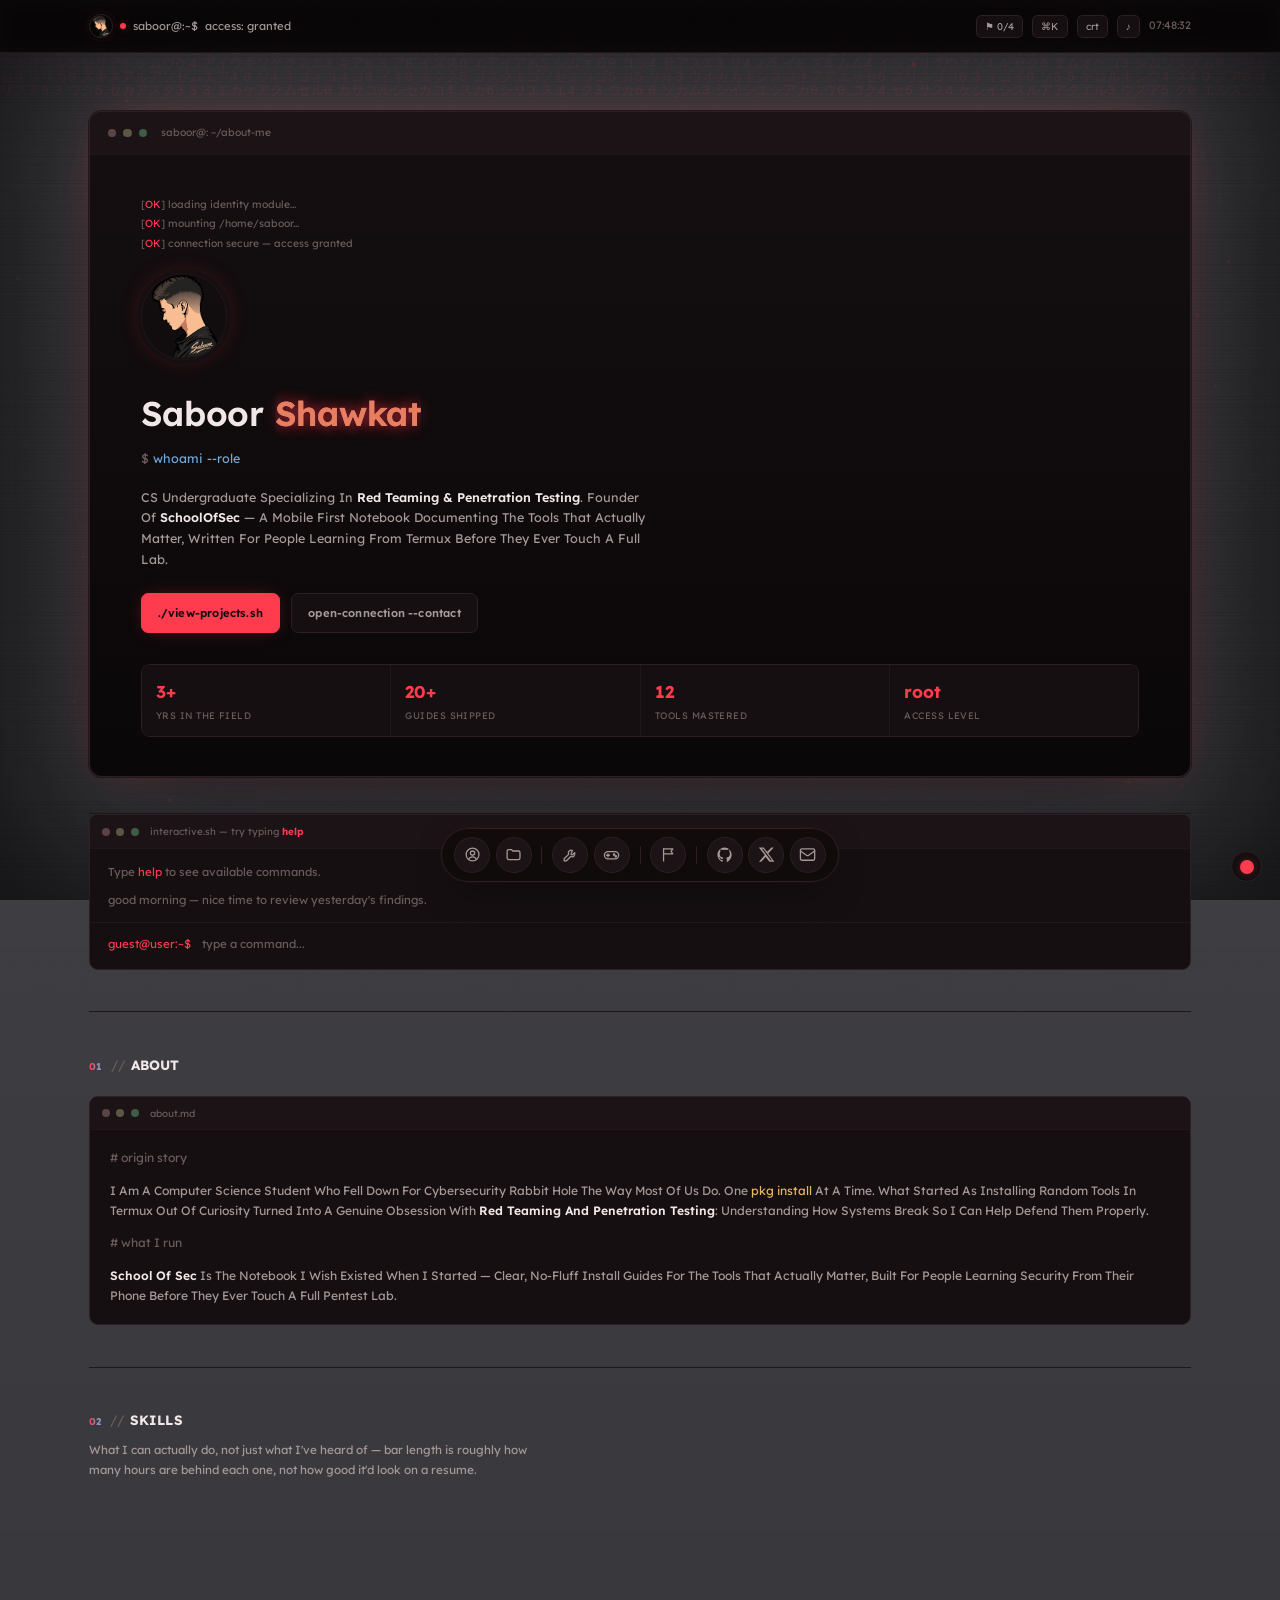
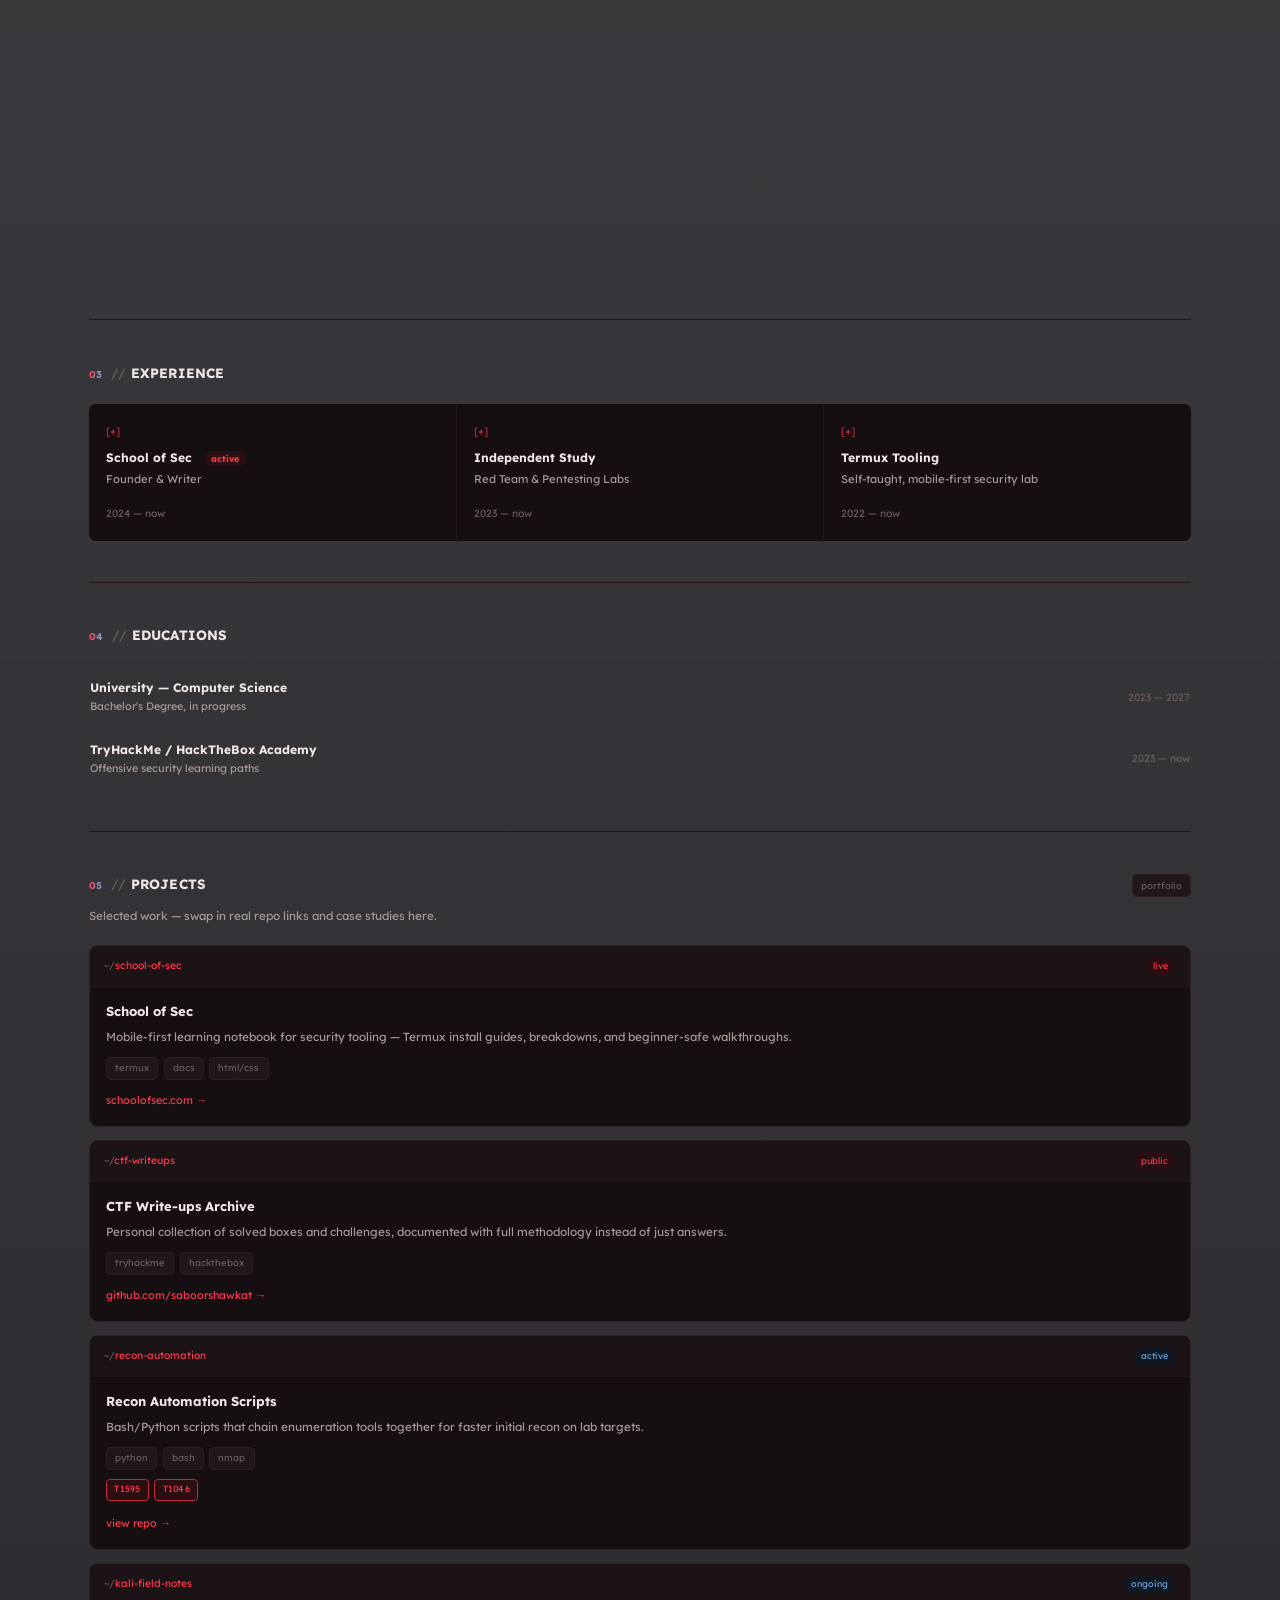
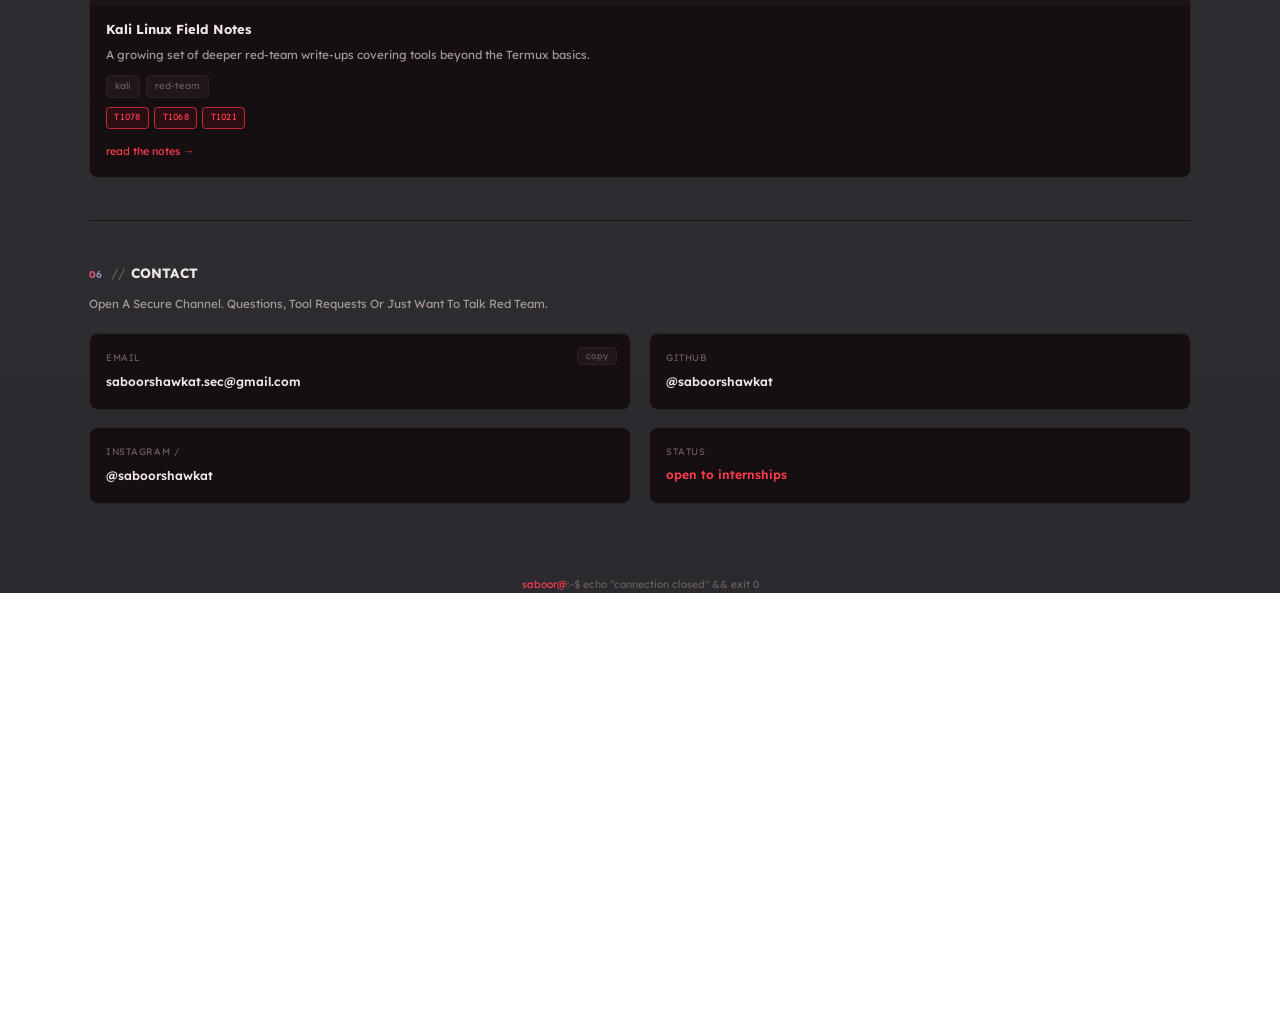
==== index.html @ 8eb6680d "Add mm-body div and update navigation structure" ====
<!DOCTYPE html>
<html lang="en">
<head>
<meta charset="UTF-8">
<meta name="viewport" content="width=device-width, initial-scale=1.0">
<title>Saboor Shawkat — Security Researcher</title>
<link rel="icon" type="image/png" href="assets/profile.png">
<link rel="preconnect" href="https://fonts.googleapis.com">
<link href="https://fonts.googleapis.com/css2?family=JetBrains+Mono:wght@400;500;600;700;800&family=Space+Mono:wght@400;700&family=Lexend+Deca:wght@400;500;600;700;800&display=swap" rel="stylesheet">
<link rel="preconnect" href="https://fonts.googleapis.com">
<link rel="preconnect" href="https://fonts.googleapis.com">
<link rel="stylesheet" href="css/variables.css">
<link rel="stylesheet" href="css/base.css">
<link rel="stylesheet" href="css/topbar-nav.css">
<link rel="stylesheet" href="css/site-menu.css">
<link rel="stylesheet" href="css/hero.css">
<link rel="stylesheet" href="css/sections.css">
<link rel="stylesheet" href="css/tools.css">
<link rel="stylesheet" href="css/cards.css">
<link rel="stylesheet" href="css/games.css">
<link rel="stylesheet" href="css/widgets.css">
<link rel="stylesheet" href="css/effects.css">
<link rel="stylesheet" href="css/responsive.css">
</head>
<body>
<!--
  nice try. FLAG{h1dden_1n_html}
  there are 3 more flags scattered around this page. good luck.
-->
<canvas id="matrix"></canvas>
<canvas id="particles"></canvas>
<div class="grid-overlay"></div>
<div class="grain"></div>
<div class="scanlines"></div>
<div class="vignette"></div>
<div class="scroll-bar" id="scrollBar"></div>
<div class="toast" id="toast"></div>

<div class="theme-switch" id="themeSwitch">
  <button type="button" class="theme-toggle" id="themeToggle" title="Colour theme" aria-expanded="false" aria-controls="themeDots">
    <span class="theme-toggle-swatch"></span>
  </button>
  <div class="theme-dots" id="themeDots">
    <div class="theme-dot active" data-t="green" title="green"></div>
    <div class="theme-dot" data-t="cyan" title="cyan"></div>
    <div class="theme-dot" data-t="purple" title="purple"></div>
    <div class="theme-dot" data-t="amber" title="amber"></div>
  </div>
</div>

<div class="cmdk-overlay" id="cmdkOverlay">
  <div class="cmdk-box">
    <div class="cmdk-input-row">
      <span class="cmdk-prompt">$</span>
      <input type="text" id="cmdkInput" class="cmdk-input" placeholder="type a command or search sections..." autocomplete="off" spellcheck="false">
      <span class="cmdk-esc">esc</span>
    </div>
    <div class="cmdk-results" id="cmdkResults"></div>
  </div>
</div>

<div class="unlock-overlay" id="unlockOverlay">
  <div class="unlock-box">
    <div class="unlock-flags">⚑⚑⚑⚑</div>
    <div class="unlock-eyebrow">access granted — 4/4 flags redeemed</div>
    <h3 class="unlock-title">Alright, you actually found all of them.</h3>
    <p class="unlock-msg">Most people click around for ten seconds and bounce. You read the source, opened the console, and dug through the DOM — that's the exact instinct that makes a good red teamer. If you're building something, hiring, or just want to talk shop, I'd genuinely like to hear from you.</p>
    <div class="unlock-sig">— Saboor</div>
    <div class="unlock-actions">
      <button class="btn btn-primary" id="unlockContactBtn">Contact Me →</button>
      <button class="btn btn-ghost" id="unlockCloseBtn">close</button>
    </div>
  </div>
</div>

<!-- TOP BAR -->
<div class="topbar">
  <div class="topbar-inner">
    <button class="tb-hamburger" id="menuToggle" aria-label="Open menu" aria-expanded="false" aria-controls="mobileMenu">
      <svg class="icon-menu" viewBox="0 0 24 24" fill="none" stroke="currentColor" stroke-width="1.8" stroke-linecap="round" stroke-linejoin="round"><line x1="4" y1="7" x2="20" y2="7"/><line x1="4" y1="12" x2="20" y2="12"/><line x1="4" y1="17" x2="20" y2="17"/></svg>
      <svg class="icon-close" viewBox="0 0 24 24" fill="none" stroke="currentColor" stroke-width="1.8" stroke-linecap="round" stroke-linejoin="round"><line x1="6" y1="6" x2="18" y2="18"/><line x1="6" y1="18" x2="18" y2="6"/></svg>
    </button>
    <div class="tb-user"><img class="tb-logo" src="assets/profile.png" alt="Saboor Shawkat"><span class="dot"></span> saboor@:~$ <span id="typeStatus"></span></div>
    <div class="tb-right">
      <button class="tb-flags" id="tbFlags" title="Flags found">⚑ <span id="flagCount">0</span>/4</button>
      <button class="tb-cmdk" id="tbCmdk" title="Command palette">⌘K</button>
      <button class="tb-audio" id="crtToggle" title="Toggle CRT effect">crt</button>
      <button class="tb-audio" id="audioAmbientToggle" title="Toggle ambient audio">♪</button>
      <div class="tb-clock" id="clock">--:--:--</div>
    </div>
  </div>
</div>

<main class="wrap">
  <section class="hero">
    <div class="hero-monitor bf">
      <div class="hero-monitor-bar">
        <span class="cdot r"></span><span class="cdot y"></span><span class="cdot g"></span>
        <span class="hm-title">saboor@: ~/about-me</span>
      </div>
      <div class="hero-monitor-body">
    <div class="boot-log">
      <div>[<span class="ok">OK</span>] loading identity module...</div>
      <div>[<span class="ok">OK</span>] mounting /home/saboor...</div>
      <div>[<span class="ok">OK</span>] connection secure — access granted</div>
    </div>

    <div class="hero-avatar-wrap bf"><img class="hero-avatar" src="assets/profile.png"alt="Saboor Shawkat"></div>
    <h1 class="hero-name bf"><span class="holo-text" id="holoName" data-text="Saboor">Saboor</span> <span class="glitch-accent holo-text" id="holoAccent" data-text="Shawkat">Shawkat</span></h1>
    <div class="hero-role bf"><span class="prefix">$</span> whoami --role</div>
    <p class="hero-desc bf">CS Undergraduate Specializing In <strong>Red Teaming &amp; Penetration Testing</strong>. Founder Of <strong>SchoolOfSec</strong> — A Mobile First Notebook Documenting The Tools That Actually Matter, Written For People Learning From Termux Before They Ever Touch A Full Lab.</p>

    <div class="hero-actions bf">
      <a href="#projects" class="btn btn-primary">./view-projects.sh</a>
      <a href="#contact" class="btn btn-ghost">open-connection --contact</a>
    </div>

    <div class="hero-stats bf">
      <div class="stat"><div class="stat-num">3+</div><div class="stat-label">yrs in the field</div></div>
      <div class="stat"><div class="stat-num">20+</div><div class="stat-label">guides shipped</div></div>
      <div class="stat"><div class="stat-num">12</div><div class="stat-label">tools mastered</div></div>
      <div class="stat"><div class="stat-num">root</div><div class="stat-label">access level</div></div>
    </div>
      </div>
    </div>
  </section>
  <section id="terminal-section" style="padding-top:0;">
    <div class="code-block bf" id="liveTerminal">
      <div class="code-bar">
        <span class="cdot r"></span><span class="cdot y"></span><span class="cdot g"></span>
        <span class="code-file">interactive.sh — try typing <b style="color:var(--green)">help</b></span>
      </div>
      <div class="term-output" id="termOutput">
        <div class="term-line term-muted">Type <span style="color:var(--green)">help</span> to see available commands.</div>
      </div>
      <div class="term-input-row">
        <span class="term-prompt">guest@user:~$</span>
        <input type="text" id="termInput" class="term-input" autocomplete="off" spellcheck="false" placeholder="type a command...">
      </div>
    </div>
  </section>
  <section id="about">
    <div class="sec-head bf"><span class="sec-num sec-prompt">01</span><h2>ABOUT</h2></div>
    <div class="code-block bf">
      <div class="code-bar">
        <span class="cdot r"></span><span class="cdot y"></span><span class="cdot g"></span>
        <span class="code-file">about.md</span>
      </div>
      <div class="code-body">
        <p><span class="cmt"># origin story</span></p>
        <p>I Am A Computer Science Student Who Fell Down For Cybersecurity Rabbit Hole The Way Most Of Us Do. One <span class="str">pkg install</span> At A Time. What Started As Installing Random Tools In Termux Out Of Curiosity Turned Into A Genuine Obsession With <strong>Red Teaming And Penetration Testing</strong>: Understanding How Systems Break So I Can Help Defend Them Properly.</p>
        <p><span class="cmt"># what I run</span></p>
        <p><strong>School Of Sec</strong> Is The Notebook I Wish Existed When I Started — Clear, No-Fluff Install Guides For The Tools That Actually Matter, Built For People Learning Security From Their Phone Before They Ever Touch A Full Pentest Lab.</p>
      </div>
    </div>
  </section>
  <section id="skills">
    <div class="sec-head bf"><span class="sec-num sec-prompt">02</span><h2>SKILLS</h2></div>
    <p class="sec-desc bf">What I can actually do, not just what I've heard of — bar length is roughly how many hours are behind each one, not how good it'd look on a resume.</p>

    <div class="skills-layout bf">
      <div class="skills-panel">

        <div class="skill-group">
          <div class="skill-group-head">
            <span class="skill-group-icon"><svg viewBox="0 0 24 24" fill="none" stroke="currentColor" stroke-width="1.8" stroke-linecap="round" stroke-linejoin="round"><polyline points="8 6 3 12 8 18"/><polyline points="16 6 21 12 16 18"/></svg></span>
            <span class="skill-group-name">LANGUAGES</span><span class="skill-group-note">daily drivers</span>
          </div>
          <div class="skill-row"><span class="skill-name">PYTHON</span><div class="skill-meter"><div class="skill-meter-fill" style="--fill:82%"></div></div><span class="skill-tier">advanced</span></div>
        </div>

        <div class="skill-group">
          <div class="skill-group-head">
            <span class="skill-group-icon"><svg viewBox="0 0 24 24" fill="none" stroke="currentColor" stroke-width="1.8" stroke-linecap="round" stroke-linejoin="round"><path d="M14.7 6.3a4 4 0 00-5.4 5.4L3 18v3h3l6.3-6.3a4 4 0 005.4-5.4l-2.65 2.65a1.4 1.4 0 01-2-2L14.7 6.3z"/></svg></span>
            <span class="skill-group-name">TOOLS</span><span class="skill-group-note">what's actually open most days</span>
          </div>
          <div class="skill-row"><span class="skill-name">METASPLOIT</span><div class="skill-meter"><div class="skill-meter-fill" style="--fill:80%"></div></div><span class="skill-tier">advanced</span></div>
          <div class="skill-row"><span class="skill-name">NMAP</span><div class="skill-meter"><div class="skill-meter-fill" style="--fill:70%"></div></div><span class="skill-tier">solid</span></div>
          <div class="skill-row"><span class="skill-name">TERMUX</span><div class="skill-meter"><div class="skill-meter-fill" style="--fill:65%"></div></div><span class="skill-tier">comfortable</span></div>
        </div>

        <div class="skill-group">
          <div class="skill-group-head">
            <span class="skill-group-icon"><svg viewBox="0 0 24 24" fill="none" stroke="currentColor" stroke-width="1.8" stroke-linecap="round" stroke-linejoin="round"><circle cx="12" cy="12" r="9"/><path d="M12 7v5l3.5 2"/></svg></span>
            <span class="skill-group-name">currently learning</span><span class="skill-group-note">honest about it, not padding the list</span>
          </div>
          <div class="skill-row learning"><span class="skill-name">C-LANGUAGE<span class="pill-dot"></span></span><div class="skill-meter"><div class="skill-meter-fill" style="--fill:20%"></div></div><span class="skill-tier">early days</span></div>
        </div>

      </div>

      <div class="skills-radar-card">
        <div class="skills-radar-glow"></div>
        <div class="skills-radar-head">
          <span class="skill-cat-name">proficiency map</span>
          <span class="skills-radar-note">self-rated, updated by hand</span>
        </div>
        <div id="skillsRadarWrap" class="skills-radar-wrap"></div>
      </div>
    </div>
  </section>
  <section id="work">
    <div class="sec-head bf"><span class="sec-num sec-prompt">03</span><h2>EXPERIENCE</h2></div>
    <div class="exp-grid bf">
      <div class="exp-row">
        <span class="exp-bracket">[+]</span>
        <div class="exp-mid">
          <div class="exp-title">School of Sec <span class="exp-status">active</span></div>
          <div class="exp-role">Founder &amp; Writer</div>
        </div>
        <div class="exp-date">2024 — now</div>
      </div>
      <div class="exp-row">
        <span class="exp-bracket">[+]</span>
        <div class="exp-mid">
          <div class="exp-title">Independent Study</div>
          <div class="exp-role">Red Team &amp; Pentesting Labs</div>
        </div>
        <div class="exp-date">2023 — now</div>
      </div>
      <div class="exp-row">
        <span class="exp-bracket">[+]</span>
        <div class="exp-mid">
          <div class="exp-title">Termux Tooling</div>
          <div class="exp-role">Self-taught, mobile-first security lab</div>
        </div>
        <div class="exp-date">2022 — now</div>
      </div>
    </div>
  </section>
  <section id="education">
    <div class="sec-head bf"><span class="sec-num sec-prompt">04</span><h2>EDUCATIONS</h2></div>
    <div class="bf">
      <div class="edu-row">
        <div><div class="edu-name">University — Computer Science</div><div class="edu-detail">Bachelor's Degree, in progress</div></div>
        <div class="edu-date">2023 — 2027</div>
      </div>
      <div class="edu-row">
        <div><div class="edu-name">TryHackMe / HackTheBox Academy</div><div class="edu-detail">Offensive security learning paths</div></div>
        <div class="edu-date">2023 — now</div>
      </div>
    </div>
  </section>
  <section id="projects">
    <div class="sec-head bf"><span class="sec-num sec-prompt">05</span><h2>PROJECTS</h2><span class="tag" style="margin-left:auto;">portfolio</span></div>
    <p class="sec-desc bf">Selected work — swap in real repo links and case studies here.</p>
    <div class="proj-list bf">

      <div class="proj-card">
        <div class="proj-top">
          <span class="proj-path">~/<span class="file">school-of-sec</span></span>
          <span class="proj-status live">live</span>
        </div>
        <div class="proj-body">
          <div class="proj-name">School of Sec</div>
          <p class="proj-desc">Mobile-first learning notebook for security tooling — Termux install guides, breakdowns, and beginner-safe walkthroughs.</p>
          <div class="proj-tags"><span class="tag">termux</span><span class="tag">docs</span><span class="tag">html/css</span></div>
          <a class="proj-link" href="#">schoolofsec.com →</a>
        </div>
      </div>

      <div class="proj-card">
        <div class="proj-top">
          <span class="proj-path">~/<span class="file">ctf-writeups</span></span>
          <span class="proj-status live">public</span>
        </div>
        <div class="proj-body">
          <div class="proj-name">CTF Write-ups Archive</div>
          <p class="proj-desc">Personal collection of solved boxes and challenges, documented with full methodology instead of just answers.</p>
          <div class="proj-tags"><span class="tag">tryhackme</span><span class="tag">hackthebox</span></div>
          <a class="proj-link" href="#">github.com/saboorshawkat →</a>
        </div>
      </div>

      <div class="proj-card">
        <div class="proj-top">
          <span class="proj-path">~/<span class="file">recon-automation</span></span>
          <span class="proj-status wip">active</span>
        </div>
        <div class="proj-body">
          <div class="proj-name">Recon Automation Scripts</div>
          <p class="proj-desc">Bash/Python scripts that chain enumeration tools together for faster initial recon on lab targets.</p>
          <div class="proj-tags"><span class="tag">python</span><span class="tag">bash</span><span class="tag">nmap</span></div>
          <div class="mitre-row"><span class="mitre-chip">T1595</span><span class="mitre-chip">T1046</span></div>
          <a class="proj-link" href="#">view repo →</a>
        </div>
      </div>

      <div class="proj-card">
        <div class="proj-top">
          <span class="proj-path">~/<span class="file">kali-field-notes</span></span>
          <span class="proj-status wip">ongoing</span>
        </div>
        <div class="proj-body">
          <div class="proj-name">Kali Linux Field Notes</div>
          <p class="proj-desc">A growing set of deeper red-team write-ups covering tools beyond the Termux basics.</p>
          <div class="proj-tags"><span class="tag">kali</span><span class="tag">red-team</span></div>
          <div class="mitre-row"><span class="mitre-chip">T1078</span><span class="mitre-chip">T1068</span><span class="mitre-chip">T1021</span></div>
          <a class="proj-link" href="#">read the notes →</a>
        </div>
      </div>

    </div>
  </section>
  <section id="contact" style="border-bottom:none;">
    <div class="sec-head bf"><span class="sec-num sec-prompt">06</span><h2>CONTACT</h2></div>
    <p class="sec-desc bf">Open A Secure Channel. Questions, Tool Requests Or Just Want To Talk Red Team.</p>
    <div class="contact-block bf">
      <div class="contact-card">
        <div class="contact-label">email</div>
        <a class="contact-value" href="mailto:saboorshawkat.sec@gmail.com">saboorshawkat.sec@gmail.com</a>
        <button class="copy-btn" data-copy="hello@schoolofsec.com" title="Copy email">copy</button>
      </div>
      <div class="contact-card">
        <div class="contact-label">github</div>
        <a class="contact-value" href="https://github.com/saboorshawkat">@saboorshawkat</a>
      </div>
      <div class="contact-card">
        <div class="contact-label">INSTAGRAM / </div>
        <a class="contact-value" href="https://instagram.com/saboorshawkat/">@saboorshawkat</a>
      </div>
      <div class="contact-card">
        <div class="contact-label">status</div>
        <div class="contact-value" style="color:var(--green);">open to internships</div>
      </div>
    </div>
  </section>
  <footer class="bf">
    <span class="green">saboor@</span>:~$ echo "connection closed" &amp;&amp; exit 0
    <span class="sr-flag">FLAG{invisible_ink}</span>
  </footer>
</main>

<!-- FLOATING DOCK -->
<div class="dock-wrap">
  <nav class="dock" id="dock">
    <button class="dock-item" data-href="#about"><span class="dock-tooltip">about</span>
      <svg viewBox="0 0 24 24" fill="none" stroke="currentColor" stroke-width="1.8" stroke-linecap="round" stroke-linejoin="round"><circle cx="12" cy="12" r="9"/><circle cx="12" cy="10" r="3"/><path d="M6.5 19a6 6 0 0111 0"/></svg>
    </button>
    <button class="dock-item" data-href="#projects"><span class="dock-tooltip">projects</span>
      <svg viewBox="0 0 24 24" fill="none" stroke="currentColor" stroke-width="1.8" stroke-linecap="round" stroke-linejoin="round"><path d="M3 7a2 2 0 012-2h4.2l1.6 2H19a2 2 0 012 2v8a2 2 0 01-2 2H5a2 2 0 01-2-2V7z"/></svg>
    </button>
    <div class="dock-sep"></div>
    <button class="dock-item" data-href="tools.html#tools"><span class="dock-tooltip">tools</span>
      <svg viewBox="0 0 24 24" fill="none" stroke="currentColor" stroke-width="1.8" stroke-linecap="round" stroke-linejoin="round"><path d="M14.7 6.3a4 4 0 00-5.4 5.4L3 18v3h3l6.3-6.3a4 4 0 005.4-5.4l-2.65 2.65a1.4 1.4 0 01-2-2L14.7 6.3z"/></svg>
    </button>
    <button class="dock-item" data-href="games.html#games"><span class="dock-tooltip">games</span>
      <svg viewBox="0 0 24 24" fill="none" stroke="currentColor" stroke-width="1.8" stroke-linecap="round" stroke-linejoin="round"><rect x="2" y="8" width="20" height="10" rx="5"/><path d="M7 11v4M5 13h4"/><circle cx="15.5" cy="12" r="1"/><circle cx="18" cy="14.5" r="1"/></svg>
    </button>
    <div class="dock-sep"></div>
    <button class="dock-item" data-href="other.html#ctfs"><span class="dock-tooltip">ctf log</span>
      <svg viewBox="0 0 24 24" fill="none" stroke="currentColor" stroke-width="1.8" stroke-linecap="round" stroke-linejoin="round"><path d="M5 21V4"/><path d="M5 4h13l-2.5 3.5L18 11H5"/></svg>
    </button>
    <div class="dock-sep"></div>
    <button class="dock-item" data-href="#"><span class="dock-tooltip">github</span>
      <svg viewBox="0 0 24 24" fill="currentColor"><path d="M12 2C6.48 2 2 6.58 2 12.25c0 4.53 2.87 8.37 6.84 9.73.5.1.68-.22.68-.5 0-.24-.01-1.04-.01-1.88-2.78.51-3.5-.7-3.72-1.34-.13-.34-.68-1.38-1.16-1.66-.4-.22-.97-.76-.01-.77.9-.01 1.54.85 1.76 1.2 1.03 1.75 2.67 1.26 3.32.96.1-.75.4-1.26.72-1.55-2.55-.29-5.23-1.31-5.23-5.79 0-1.28.44-2.32 1.16-3.14-.12-.29-.5-1.48.11-3.08 0 0 .95-.31 3.1 1.2a10.5 10.5 0 015.64 0c2.15-1.51 3.1-1.2 3.1-1.2.61 1.6.23 2.79.11 3.08.72.82 1.16 1.85 1.16 3.14 0 4.49-2.69 5.5-5.25 5.78.41.36.77 1.07.77 2.17 0 1.57-.01 2.83-.01 3.22 0 .28.18.61.69.5C19.14 20.6 22 16.76 22 12.25 22 6.58 17.52 2 12 2z"/></svg>
    </button>
    <button class="dock-item" data-href="#"><span class="dock-tooltip">x</span>
      <svg viewBox="0 0 24 24" fill="currentColor"><path d="M18.9 2H22l-7.6 8.7L23 22h-6.9l-5.4-6.6L4.5 22H1.4l8.2-9.4L1 2h7l4.9 6.1L18.9 2zm-1.2 18h1.9L7.4 4H5.4l12.3 16z"/></svg>
    </button>
    <button class="dock-item" data-href="mailto:hello@schoolofsec.com"><span class="dock-tooltip">email</span>
      <svg viewBox="0 0 24 24" fill="none" stroke="currentColor" stroke-width="1.8" stroke-linecap="round" stroke-linejoin="round"><rect x="2" y="4" width="20" height="16" rx="2"/><path d="M2 7l8.5 6a2.5 2.5 0 003 0L22 7"/></svg>
    </button>
  </nav>
</div>

<!-- MOBILE NAV DRAWER (hamburger button lives in the top bar, takes over from the dock below 760px) -->
<div class="mm-overlay" id="mmOverlay"></div>
<nav class="mobile-menu" id="mobileMenu" aria-hidden="true">
  <div class="mm-head">
    <span class="mm-title">menu</span>
    <button class="mm-close" id="mmClose" aria-label="Close menu">
      <svg viewBox="0 0 24 24" fill="none" stroke="currentColor" stroke-width="1.8" stroke-linecap="round" stroke-linejoin="round"><line x1="6" y1="6" x2="18" y2="18"/><line x1="6" y1="18" x2="18" y2="6"/></svg>
    </button>
  </div>
  <div class="mm-body">

  <div class="mm-group">
    <span class="mm-group-label">navigate</span>
    <button class="mm-item" data-href="#about">
      <span class="mm-item-icon"><svg viewBox="0 0 24 24" fill="none" stroke="currentColor" stroke-width="1.8" stroke-linecap="round" stroke-linejoin="round"><circle cx="12" cy="12" r="9"/><circle cx="12" cy="10" r="3"/><path d="M6.5 19a6 6 0 0111 0"/></svg></span>
      about
    </button>
    <button class="mm-item" data-href="#projects">
      <span class="mm-item-icon"><svg viewBox="0 0 24 24" fill="none" stroke="currentColor" stroke-width="1.8" stroke-linecap="round" stroke-linejoin="round"><path d="M3 7a2 2 0 012-2h4.2l1.6 2H19a2 2 0 012 2v8a2 2 0 01-2 2H5a2 2 0 01-2-2V7z"/></svg></span>
      projects
    </button>
  </div>

  <div class="mm-group">
    <span class="mm-group-label">explore</span>
    <button class="mm-item" data-href="tools.html#tools">
      <span class="mm-item-icon"><svg viewBox="0 0 24 24" fill="none" stroke="currentColor" stroke-width="1.8" stroke-linecap="round" stroke-linejoin="round"><path d="M14.7 6.3a4 4 0 00-5.4 5.4L3 18v3h3l6.3-6.3a4 4 0 005.4-5.4l-2.65 2.65a1.4 1.4 0 01-2-2L14.7 6.3z"/></svg></span>
      tools
    </button>
    <button class="mm-item" data-href="games.html#games">
      <span class="mm-item-icon"><svg viewBox="0 0 24 24" fill="none" stroke="currentColor" stroke-width="1.8" stroke-linecap="round" stroke-linejoin="round"><rect x="2" y="8" width="20" height="10" rx="5"/><path d="M7 11v4M5 13h4"/><circle cx="15.5" cy="12" r="1"/><circle cx="18" cy="14.5" r="1"/></svg></span>
      games
    </button>
    <button class="mm-item" data-href="other.html#ctfs">
      <span class="mm-item-icon"><svg viewBox="0 0 24 24" fill="none" stroke="currentColor" stroke-width="1.8" stroke-linecap="round" stroke-linejoin="round"><path d="M5 21V4"/><path d="M5 4h13l-2.5 3.5L18 11H5"/></svg></span>
      ctf log
    </button>
  </div>

  <div class="mm-group">
    <span class="mm-group-label">connect</span>
    <button class="mm-item" data-href="#">
      <span class="mm-item-icon"><svg viewBox="0 0 24 24" fill="currentColor"><path d="M12 2C6.48 2 2 6.58 2 12.25c0 4.53 2.87 8.37 6.84 9.73.5.1.68-.22.68-.5 0-.24-.01-1.04-.01-1.88-2.78.51-3.5-.7-3.72-1.34-.13-.34-.68-1.38-1.16-1.66-.4-.22-.97-.76-.01-.77.9-.01 1.54.85 1.76 1.2 1.03 1.75 2.67 1.26 3.32.96.1-.75.4-1.26.72-1.55-2.55-.29-5.23-1.31-5.23-5.79 0-1.28.44-2.32 1.16-3.14-.12-.29-.5-1.48.11-3.08 0 0 .95-.31 3.1 1.2a10.5 10.5 0 015.64 0c2.15-1.51 3.1-1.2 3.1-1.2.61 1.6.23 2.79.11 3.08.72.82 1.16 1.85 1.16 3.14 0 4.49-2.69 5.5-5.25 5.78.41.36.77 1.07.77 2.17 0 1.57-.01 2.83-.01 3.22 0 .28.18.61.69.5C19.14 20.6 22 16.76 22 12.25 22 6.58 17.52 2 12 2z"/></svg></span>
      github
    </button>
    <button class="mm-item" data-href="#">
      <span class="mm-item-icon"><svg viewBox="0 0 24 24" fill="currentColor"><path d="M18.9 2H22l-7.6 8.7L23 22h-6.9l-5.4-6.6L4.5 22H1.4l8.2-9.4L1 2h7l4.9 6.1L18.9 2zm-1.2 18h1.9L7.4 4H5.4l12.3 16z"/></svg></span>
      x
    </button>
    <button class="mm-item" data-href="mailto:hello@schoolofsec.com">
      <span class="mm-item-icon"><svg viewBox="0 0 24 24" fill="none" stroke="currentColor" stroke-width="1.8" stroke-linecap="round" stroke-linejoin="round"><rect x="2" y="4" width="20" height="16" rx="2"/><path d="M2 7l8.5 6a2.5 2.5 0 003 0L22 7"/></svg></span>
      email
    </button>
  </div>
  </div>
</nav>

<script src="js/matrix-rain.js"></script>
<script src="js/clock-status.js"></script>
<script src="js/scroll-effects.js"></script>
<script src="js/nav-dock.js"></script>
<script src="js/mobile-menu.js"></script>
<script src="js/scrollspy.js"></script>
<script src="js/toast.js"></script>
<script src="js/clipboard.js"></script>
<script src="js/konami.js"></script>
<script src="js/terminal.js"></script>
<script src="js/tool-hash.js"></script>
<script src="js/tool-cipher.js"></script>
<script src="js/tool-password.js"></script>
<script src="js/tool-subnet.js"></script>
<script src="js/widget-github-stats.js"></script>
<script src="js/flags-achievements.js"></script>
<script src="js/cmdk.js"></script>
<script src="js/guestbook.js"></script>
<script src="js/theme-switcher.js"></script>
<script src="js/crt-toggle.js"></script>
<script src="js/holographic.js"></script>
<script src="js/tilt-cards.js"></script>
<script src="js/particles.js"></script>
<script src="js/tool-jwt.js"></script>
<script src="js/tool-base64.js"></script>
<script src="js/tool-hex.js"></script>
<script src="js/tool-network.js"></script>
<script src="js/widget-heatmap.js"></script>
<script src="js/widget-radar-chart.js"></script>
<script src="js/widget-recon.js"></script>
<script src="js/audio-system.js"></script>
<script src="js/ai-assistant.js"></script>
<script src="js/game-crack-code.js"></script>
<script src="js/game-packet-sniff.js"></script>
<script src="js/greeting.js"></script>
</body>
</html>
---- css/variables.css ----
:root{
    --bg:#0A0708;
    --bg-soft:#0F0A0B;
    --surface:#150F11;
    --surface-2:#1B1315;
    --muted:#201719;
    --border:#2E1F22;
    --border-soft:#221619;
    --text:#F1E7E6;
    --text-dim:#A79997;
    --text-faint:#6C5D5C;
    --green:#FF3B4E;
    --green-dim:#C4283A;
    --green-glow:rgba(255,59,78,0.35);
    --green-bg:#2A0E12;
    --cyan:#6FA8DC;
    --cyan-bg:#101823;
    --amber:#E8B75B;
    --red:#FF7A45;
    --mono:'Lexend Deca', sans-serif;
    --mono2:'Lexend Deca', sans-serif;
    --display:'Lexend Deca', sans-serif;
    --radius:10px;
  }
  *{ box-sizing:border-box; }
  html{ scroll-behavior:smooth; }
  body{
    margin:0; background:var(--bg); color:var(--text); font-family:var(--mono);
    line-height:1.65; -webkit-font-smoothing:antialiased; overflow-x:hidden;
    font-size:14.5px;
    zoom:0.9;
  }
  a{ color:var(--green); text-decoration:none; }
  a:hover{ color:var(--cyan); }
  ::selection{ background:var(--green); color:#07090A; }
  .wrap{ max-width:1320px; margin:0 auto; padding:0 48px; position:relative; z-index:2; }
---- css/base.css ----
/* ---------- BACKGROUND LAYERS ---------- */
  #matrix{ position:fixed; inset:0; z-index:0; opacity:.14; pointer-events:none; transition:opacity .4s ease; }
  .grid-overlay{
    position:fixed; inset:0; z-index:0; pointer-events:none;
    background-image:
      linear-gradient(rgba(255,59,78,0.035) 1px, transparent 1px),
      linear-gradient(90deg, rgba(255,59,78,0.035) 1px, transparent 1px);
    background-size:42px 42px;
    mask-image:radial-gradient(ellipse 80% 60% at 50% 0%, black 20%, transparent 75%);
  }
  .scanlines{
    position:fixed; inset:0; z-index:1; pointer-events:none; opacity:.5;
    background:repeating-linear-gradient(to bottom, rgba(0,0,0,0) 0px, rgba(0,0,0,0) 2px, rgba(0,0,0,0.18) 3px);
    mix-blend-mode:overlay;
  }
  .vignette{ position:fixed; inset:0; z-index:1; pointer-events:none; box-shadow:inset 0 0 180px 40px rgba(0,0,0,.7); }

  /* ---------- scroll progress ---------- */
  .scroll-bar{ position:fixed; top:0; left:0; height:2px; width:0%; background:var(--green); z-index:999; box-shadow:0 0 10px var(--green-glow); transition:width .1s linear; }

  /* ---------- reveal ---------- */
  .bf{ opacity:0; filter:blur(4px); transform:translateY(10px); transition:opacity .6s ease, filter .6s ease, transform .6s ease; }
  .bf.in{ opacity:1; filter:blur(0); transform:translateY(0); }

  main{ padding:0 0 150px; position:relative; z-index:2; }

  /* ---------- TOAST ---------- */
  .toast{
    position:fixed; bottom:96px; left:50%; transform:translateX(-50%) translateY(12px);
    background:var(--surface-2); border:1px solid var(--green-dim); color:var(--green);
    font-size:12px; padding:9px 18px; border-radius:999px; z-index:998;
    opacity:0; pointer-events:none; transition:opacity .25s ease, transform .25s ease;
    box-shadow:0 10px 30px -10px rgba(0,0,0,.6), 0 0 18px -6px var(--green-glow);
  }
  .toast.show{ opacity:1; transform:translateX(-50%) translateY(0); }

  /* ---------- KONAMI GLITCH FLASH ---------- */
  @keyframes glitchFlash{
    0%{ filter:none; }
    10%{ filter:hue-rotate(20deg) saturate(2); transform:translate(2px,-1px); }
    20%{ filter:none; transform:none; }
    30%{ filter:invert(0.06); transform:translate(-2px,1px); }
    40%{ filter:none; transform:none; }
  }
  body.glitching{ animation:glitchFlash .4s steps(2) 2; }
---- css/topbar-nav.css ----
/* ---------- TOP BAR ---------- */
  .topbar{
    padding:16px 0; border-bottom:1px solid var(--border-soft);
    display:flex; align-items:center; justify-content:space-between;
    position:sticky; top:0; z-index:50; background:color-mix(in srgb, var(--bg) 82%, transparent);
    backdrop-filter:blur(10px);
  }
  .topbar-inner{ max-width:1320px; margin:0 auto; padding:0 48px; width:100%; display:flex; justify-content:space-between; align-items:center; }
  .tb-user{ font-size:12.5px; color:var(--text-dim); display:flex; align-items:center; gap:8px; }
  .tb-user .dot{ width:7px; height:7px; border-radius:50%; background:var(--green); box-shadow:0 0 8px var(--green-glow); animation:pulse 2s infinite; }
  @keyframes pulse{ 0%,100%{opacity:1;} 50%{opacity:.35;} }
  .tb-clock{ font-size:12px; color:var(--text-faint); }
  .tb-right{ display:flex; align-items:center; gap:10px; }
  .tb-flags, .tb-cmdk, .tb-audio{
    font-family:var(--mono); font-size:11px; color:var(--text-dim); background:var(--surface);
    border:1px solid var(--border); border-radius:6px; padding:5px 9px; cursor:pointer; transition:.15s ease;
  }
  .tb-flags:hover, .tb-cmdk:hover, .tb-audio:hover{ border-color:var(--green); color:var(--green); }
  .tb-flags.complete{ border-color:var(--green); color:var(--green); background:var(--green-bg); }
  .tb-audio.active{ border-color:var(--green); color:var(--green); background:var(--green-bg); box-shadow:0 0 10px -2px var(--green-glow); }

  /* ---------- COMMAND PALETTE ---------- */
  .cmdk-overlay{
    position:fixed; inset:0; z-index:500; background:rgba(0,0,0,.6); backdrop-filter:blur(4px);
    display:none; align-items:flex-start; justify-content:center; padding-top:12vh;
  }
  .cmdk-overlay.open{ display:flex; }
  .cmdk-box{
    width:min(560px, 90vw); background:var(--surface); border:1px solid var(--border); border-radius:var(--radius);
    box-shadow:0 30px 80px -20px rgba(0,0,0,.7); overflow:hidden;
  }
  .cmdk-input-row{ display:flex; align-items:center; gap:10px; padding:14px 16px; border-bottom:1px solid var(--border-soft); }
  .cmdk-prompt{ color:var(--green); }
  .cmdk-input{ flex:1; background:transparent; border:none; outline:none; color:var(--text); font-family:var(--mono); font-size:14px; }
  .cmdk-esc{ font-size:10px; color:var(--text-faint); border:1px solid var(--border); padding:2px 6px; border-radius:4px; }
  .cmdk-results{ max-height:340px; overflow-y:auto; padding:8px; }
  .cmdk-item{
    display:flex; justify-content:space-between; align-items:center; padding:10px 12px; border-radius:8px;
    cursor:pointer; font-size:13px; color:var(--text-dim);
  }
  .cmdk-item.active{ background:var(--green-bg); color:var(--green); }
  .cmdk-item .cmdk-key{ font-size:10.5px; color:var(--text-faint); }
  .cmdk-item.active .cmdk-key{ color:var(--green-dim); }
  .cmdk-empty{ padding:20px; text-align:center; color:var(--text-faint); font-size:12.5px; }

  /* ---------- UNLOCK OVERLAY (all flags found) ---------- */
  .unlock-overlay{
    position:fixed; inset:0; z-index:600; background:rgba(5,2,2,.78); backdrop-filter:blur(6px);
    display:none; align-items:center; justify-content:center; padding:24px;
  }
  .unlock-overlay.open{ display:flex; }
  .unlock-box{
    width:min(520px, 100%); background:var(--surface); border:1px solid var(--green-dim); border-radius:var(--radius);
    padding:38px 34px 30px; text-align:center; position:relative; overflow:hidden;
    box-shadow:0 40px 100px -20px rgba(0,0,0,.8), 0 0 60px -10px var(--green-glow);
    animation:unlockIn .4s cubic-bezier(.2,.9,.3,1.2);
  }
  @keyframes unlockIn{ 0%{ opacity:0; transform:scale(.92) translateY(10px); } 100%{ opacity:1; transform:scale(1) translateY(0); } }
  .unlock-box::before{
    content:''; position:absolute; inset:0; pointer-events:none;
    background:radial-gradient(ellipse at 50% 0%, var(--green-glow), transparent 60%);
    opacity:.5;
  }
  .unlock-flags{ font-size:22px; letter-spacing:8px; color:var(--green); text-shadow:0 0 16px var(--green-glow); margin-bottom:14px; position:relative; }
  .unlock-eyebrow{
    font-size:11px; color:var(--green); text-transform:uppercase; letter-spacing:1.5px; margin-bottom:14px; position:relative;
  }
  .unlock-title{ font-size:19px; font-weight:700; color:var(--text); margin:0 0 14px; position:relative; }
  .unlock-msg{ font-size:13.5px; color:var(--text-dim); line-height:1.7; margin:0 0 10px; position:relative; }
  .unlock-sig{ font-size:12.5px; color:var(--text-faint); font-style:italic; margin-bottom:24px; position:relative; }
  .unlock-actions{ display:flex; gap:12px; justify-content:center; flex-wrap:wrap; position:relative; }

  /* hidden flag - visually off-page but present in DOM */
  .sr-flag{ position:absolute; left:-9999px; top:auto; width:1px; height:1px; overflow:hidden; }

  .tb-logo{
    width:26px; height:26px; border-radius:50%; object-fit:cover; flex-shrink:0;
    border:1px solid var(--border); box-shadow:0 0 0 2px var(--bg), 0 0 10px -2px var(--green-glow);
  }
  .hero-avatar-wrap{ margin-bottom:22px; }
  .hero-avatar{
    width:96px; height:96px; border-radius:50%; object-fit:cover;
    border:1px solid var(--border-soft); box-shadow:0 0 0 4px var(--surface), 0 0 28px -6px var(--green-glow);
  }


  /* ---------- FLOATING TERMINAL DOCK ---------- */
  .dock-wrap{ position:fixed; bottom:20px; left:0; right:0; display:flex; justify-content:center; z-index:200; pointer-events:none; }
  .dock{
    pointer-events:auto; display:flex; align-items:center; gap:6px; padding:9px 14px; border-radius:999px;
    background:color-mix(in srgb, var(--bg-soft) 80%, transparent); backdrop-filter:blur(14px);
    border:1px solid var(--border); box-shadow:0 16px 44px -18px rgba(0,0,0,.7), 0 0 0 1px rgba(255,59,78,.05);
  }
  .dock-item{
    width:40px; height:40px; border-radius:50%; display:flex; align-items:center; justify-content:center;
    color:var(--text-dim); background:var(--surface-2); border:1px solid var(--border); cursor:pointer; position:relative;
    transition:transform .15s cubic-bezier(.34,1.56,.64,1), color .15s ease, background .15s ease, border-color .15s ease, box-shadow .15s ease;
  }
  .dock-item:hover{
    background:var(--green-bg); color:var(--green); border-color:var(--green-dim);
    box-shadow:0 0 20px -4px var(--green-glow), inset 0 0 0 1px var(--green-dim);
  }
  .dock-item:active{ transform:scale(.92) !important; }
  .dock-item svg{ width:19px; height:19px; filter:drop-shadow(0 0 0 transparent); transition:filter .15s ease; }
  .dock-item:hover svg{ filter:drop-shadow(0 0 6px var(--green-glow)); }
  .dock-sep{ width:1px; height:20px; background:var(--border); margin:0 5px; border-radius:1px; }
  .dock-tooltip{
    position:absolute; bottom:50px; left:50%; transform:translateX(-50%) translateY(4px);
    background:var(--surface-2); color:var(--green); font-size:10.5px; padding:4px 10px; border-radius:999px;
    white-space:nowrap; opacity:0; pointer-events:none; transition:opacity .15s ease, transform .15s ease;
    border:1px solid var(--border);
  }
  .dock-item:hover .dock-tooltip{ opacity:1; transform:translateX(-50%) translateY(0); }

  
  body{
  background: linear-gradient(rgba(5,5,10,0.75), rgba(5,5,10,0.85)), url('bg.png') center/cover fixed no-repeat;
}
---- css/site-menu.css ----
/* ==========================================================================
   MOBILE NAV MENU
   Below 760px the same floating dock used on desktop straightens out into
   a full-width bar pinned to the bottom edge of the screen — same items,
   same links, same scrollspy highlighting, just laid out edge-to-edge for
   touch instead of a centered floating pill.

   The site used to hand off to a hamburger button + off-canvas panel on
   mobile; that whole pattern is retired now that the dock covers mobile
   itself, so the hamburger trigger and panel are switched off (display:none)
   at every width below. Nothing else in the site references these
   IDs/classes, so turning them off here can't break anything else.
   ========================================================================== */

.tb-hamburger, .mm-overlay, .mobile-menu{ display:none !important; }

/* ---------- breakpoint handoff ---------- */
@media (max-width:760px){
  /* the desktop dock straightens into a full-length bottom bar: same
     nav element, same items/links/icons (and scrollspy highlighting),
     just spans edge-to-edge and sits flush with the screen bottom
     instead of floating as a centered pill. */
  .dock-wrap{ bottom:0; padding:0; }
  .dock{
    width:100%; justify-content:space-between; border-radius:0;
    border-left:none; border-right:none; border-bottom:none;
    padding:8px 10px calc(env(safe-area-inset-bottom, 0px) + 8px);
  }
  .dock-sep{ display:none; } /* no room for separators once it's a full row */
}
---- css/hero.css ----
/* ---------- HERO ---------- */
  .hero{ padding:64px 0 40px; }
  .hero-monitor{
    position:relative; border:1px solid var(--border); border-radius:14px;
    background:linear-gradient(180deg, var(--surface) 0%, var(--bg) 100%);
    box-shadow:0 0 0 1px var(--border-soft), 0 40px 90px -50px rgba(0,0,0,.7), 0 0 50px -18px var(--green-glow);
    overflow:hidden; display:flex; flex-direction:column;
  }
  .hero-monitor-bar{
    display:flex; align-items:center; gap:8px; padding:14px 20px;
    border-bottom:1px solid var(--border-soft); background:var(--surface-2); flex-shrink:0;
  }
  .hero-monitor-bar .hm-title{ margin-left:8px; font-family:var(--mono); font-size:11.5px; color:var(--text-faint); }
  .hero-monitor-body{
    flex:1; min-height:0; overflow-y:auto; padding:44px 56px;
    display:flex; flex-direction:column; justify-content:center;
    scrollbar-width:thin; scrollbar-color:var(--border) transparent;
  }
  .hero-monitor-body::-webkit-scrollbar{ width:6px; }
  .hero-monitor-body::-webkit-scrollbar-thumb{ background:var(--border); border-radius:6px; }
  
  .boot-log{ font-size:11.5px; color:var(--text-faint); margin-bottom:22px; line-height:1.9; }
  .boot-log .ok{ color:var(--green); }
  .hero-name{
    font-family:var(--display); font-size:clamp(28px,4.6vw,38px); font-weight:600; letter-spacing:-.3px; margin:0 0 6px;
    color:var(--text); position:relative; display:inline-block;
  }
  .hero-name .glitch-accent{ color:var(--green); text-shadow:0 0 18px var(--green-glow); }
  .hero-role{ font-size:14px; color:var(--cyan); margin:0 0 20px; }
  .hero-role .prefix{ color:var(--text-faint); }
  .hero-desc{ font-size:14px; color:var(--text-dim); max-width:560px; margin:0 0 26px; }
  .hero-desc strong{ color:var(--text); font-weight:600; }
  .hero-actions{ display:flex; gap:12px; flex-wrap:wrap; margin-bottom:34px; }
  .btn{
    font-family:var(--mono); font-size:12.5px; padding:11px 18px; border-radius:8px;
    display:inline-flex; align-items:center; gap:8px; font-weight:600; letter-spacing:.2px;
    transition:.2s ease; cursor:pointer; border:1px solid var(--border);
  }
  .btn-primary{ background:var(--green); color:#07090A; border-color:var(--green); box-shadow:0 0 22px -6px var(--green-glow); }
  .btn-primary:hover{ background:transparent; color:var(--green); }
  .btn-ghost{ background:var(--surface); color:var(--text-dim); }
  .btn-ghost:hover{ border-color:var(--green); color:var(--green); }

  .hero-stats{ display:flex; gap:0; border:1px solid var(--border); border-radius:var(--radius); overflow:hidden; }
  .stat{ flex:1; padding:14px 16px; border-right:1px solid var(--border-soft); background:var(--surface); }
  .stat:last-child{ border-right:none; }
  .stat-num{ font-size:19px; font-weight:700; color:var(--green); }
  .stat-label{ font-size:10.5px; color:var(--text-faint); text-transform:uppercase; letter-spacing:.5px; margin-top:2px; }
---- css/sections.css ----
/* ---------- SECTION SHELL ---------- */
  section{ padding:46px 0; border-bottom:1px solid var(--border-soft); }
  .sec-head{ display:flex; align-items:baseline; gap:10px; margin-bottom:22px; }
  .sec-num{ font-size:11px; color:var(--text-faint); }
  .sec-prompt{ color:var(--green); }
  h2{ font-size:15px; font-weight:700; margin:0; color:var(--text); letter-spacing:.2px; }
  h2::before{ content:'// '; color:var(--text-faint); font-weight:400; }
  .sec-desc{ color:var(--text-dim); font-size:13px; max-width:520px; margin:-12px 0 22px; }

  /* ---------- ABOUT terminal block ---------- */
  .code-block{
    background:var(--surface); border:1px solid var(--border); border-radius:var(--radius);
    overflow:hidden;
  }
  .code-bar{ display:flex; align-items:center; gap:7px; padding:9px 13px; background:var(--surface-2); border-bottom:1px solid var(--border-soft); }
  .cdot{ width:9px; height:9px; border-radius:50%; }
  .cdot.r{ background:#5c4444; } .cdot.y{ background:#5c5644; } .cdot.g{ background:#3f5c47; }
  .code-file{ font-size:11px; color:var(--text-faint); margin-left:6px; }
  .code-body{ padding:20px 22px; font-size:13.5px; color:var(--text-dim); }
  .code-body .cmt{ color:var(--text-faint); }
  .code-body .str{ color:var(--amber); }
  .code-body strong{ color:var(--text); font-weight:600; }
  .code-body p{ margin:0 0 14px; }
  .code-body p:last-child{ margin-bottom:0; }

  /* ---------- METHODOLOGY / KILL CHAIN (horizontal) ---------- */
  .kc-wrap{
    position:relative; display:flex; gap:0; overflow-x:auto; padding:8px 4px 20px;
    scrollbar-width:thin; scrollbar-color:var(--border) transparent;
  }
  .kc-wrap::-webkit-scrollbar{ height:6px; }
  .kc-wrap::-webkit-scrollbar-thumb{ background:var(--border); border-radius:6px; }
  .kc-track{
    position:absolute; left:38px; right:38px; top:38px; height:1px;
    background:linear-gradient(to right, var(--green-dim), var(--border) 90%);
  }
  .kc-stage{
    position:relative; flex:1 0 220px; min-width:220px; max-width:260px;
    padding:0 18px; border-right:1px solid var(--border-soft);
    display:flex; flex-direction:column; align-items:flex-start;
  }
  .kc-stage:last-child{ border-right:none; }
  .kc-num{
    position:relative; width:40px; height:40px; border-radius:50%; margin-bottom:14px;
    background:var(--surface); border:1px solid var(--green-dim); color:var(--green);
    display:flex; align-items:center; justify-content:center; font-size:11.5px; font-weight:700; z-index:1;
  }
  .kc-icon{
    display:flex; align-items:center; justify-content:center; width:34px; height:34px;
    color:var(--cyan); margin-bottom:10px;
  }
  .kc-icon svg{ width:20px; height:20px; }
  .kc-name{ font-size:14.5px; font-weight:700; color:var(--text); margin-bottom:6px; }
  .kc-desc{ font-size:13px; color:var(--text-dim); max-width:100%; }
  .kc-tag{
    display:inline-block; margin-top:12px; font-size:10.5px; color:var(--text-faint);
    border:1px solid var(--border); padding:2px 8px; border-radius:5px; white-space:nowrap;
  }
  

  /* ---------- SUBNET CALCULATOR ---------- */
  .subnet-grid{ display:grid; grid-template-columns:1fr 1fr; gap:1px; background:var(--border-soft); border-radius:8px; overflow:hidden; margin-top:4px; }
  .subnet-item{
    background:var(--surface); padding:12px 16px; display:flex; flex-direction:column; gap:4px;
  }
  .subnet-k{ font-size:10px; color:var(--text-faint); text-transform:uppercase; letter-spacing:.5px; }
  .subnet-v{ font-size:13px; color:var(--green); font-family:var(--mono); word-break:break-word; }
  

  /* ---------- INTERACTIVE TERMINAL ---------- */
  .term-output{
    padding:16px 20px 4px; font-size:12.8px; max-height:220px; overflow-y:auto;
    scrollbar-width:thin; scrollbar-color:var(--border) transparent;
  }
  .term-output::-webkit-scrollbar{ width:6px; }
  .term-output::-webkit-scrollbar-thumb{ background:var(--border); border-radius:4px; }
  .term-line{ margin-bottom:10px; color:var(--text-dim); white-space:pre-wrap; line-height:1.6; }
  .term-line.term-muted{ color:var(--text-faint); }
  .term-line.term-cmd{ color:var(--text); }
  .term-line.term-cmd::before{ content:'guest@schoolofsec:~$ '; color:var(--green); }
  .term-line.term-accent{ color:var(--green); }
  .term-line a{ color:var(--cyan); }
  .term-input-row{
    display:flex; align-items:center; gap:10px; padding:12px 20px 18px; border-top:1px solid var(--border-soft);
  }
  .term-prompt{ color:var(--green); font-size:12.8px; flex-shrink:0; }
  .term-input{
    flex:1; background:transparent; border:none; outline:none; color:var(--text);
    font-family:var(--mono); font-size:12.8px; caret-color:var(--green);
  }
  .term-input::placeholder{ color:var(--text-faint); }

  /* ---------- EXPERIENCE (horizontal cards) ---------- */
  .exp-grid{ display:grid; grid-template-columns:repeat(3, 1fr); gap:1px; background:var(--border-soft); border-radius:8px; overflow:hidden; }
  .exp-row{
    display:flex; flex-direction:column; align-items:flex-start; gap:8px; padding:20px 18px;
    background:var(--surface); transition:background .2s ease; border:1px solid transparent;
  }
  .exp-row:hover{ background:var(--surface-2); }
  .exp-bracket{ font-size:12px; color:var(--green-dim); }
  .exp-mid{ flex:1; min-width:0; }
  .exp-title{ font-size:13.5px; font-weight:700; color:var(--text); }
  .exp-role{ font-size:12.5px; color:var(--text-dim); margin-top:2px; }
  .exp-date{ font-size:11.5px; color:var(--text-faint); white-space:nowrap; margin-top:auto; padding-top:10px; }
  .exp-status{ font-size:10px; padding:2px 8px; border-radius:20px; background:var(--green-bg); color:var(--green); margin-left:8px; }
  

  /* ---------- EDUCATION ---------- */
  .edu-row{ display:flex; justify-content:space-between; align-items:center; padding:12px 10px; margin:0 -10px; border-radius:8px; transition:.2s ease; border:1px solid transparent; }
  .edu-row:hover{ background:var(--surface); border-color:var(--border-soft); }
  .edu-name{ font-size:13.5px; font-weight:700; color:var(--text); }
  .edu-detail{ font-size:12px; color:var(--text-dim); }
  .edu-date{ font-size:11.5px; color:var(--text-faint); }

  /* ---------- SKILLS ---------- */
  /* .skill-cat-name is also reused as a generic small-uppercase-label
     style on the game cards in games.css — keep it even though the
     skills section itself has moved on to .skill-group-name */
  .skill-cat-name{ font-size:11px; color:var(--text-faint); text-transform:uppercase; letter-spacing:1px; margin-bottom:10px; }

  .skills-layout{ display:grid; grid-template-columns:1.35fr 1fr; gap:28px; align-items:start; }
  .skills-panel{ display:flex; flex-direction:column; gap:14px; }

  .skill-group{
    background:var(--surface); border:1px solid var(--border); border-radius:var(--radius);
    padding:16px 18px 10px; transition:border-color .2s ease, transform .2s ease, box-shadow .2s ease;
  }
  .skill-group:hover{ border-color:var(--border-soft); transform:translateY(-2px); box-shadow:0 10px 24px -14px rgba(0,0,0,.5); }

  .skill-group-head{ display:flex; align-items:baseline; gap:10px; margin-bottom:12px; }
  .skill-group-icon{
    display:inline-flex; align-items:center; justify-content:center; width:22px; height:22px;
    color:var(--green); flex-shrink:0; align-self:center;
  }
  .skill-group-icon svg{ width:14px; height:14px; }
  .skill-group-name{ font-size:11px; color:var(--text-faint); text-transform:uppercase; letter-spacing:1px; }
  .skill-group-note{ font-size:11px; color:var(--text-faint); opacity:.6; font-style:italic; }

 /* ---------- SKILLS RADAR CARD ---------- */
  .skills-radar-card{
    position:relative; background:var(--surface); border:1px solid var(--border); border-radius:var(--radius);
    padding:22px; overflow:hidden; display:flex; flex-direction:column; align-items:center; gap:6px;
  }
  .skills-radar-glow{
    position:absolute; top:-40%; left:50%; transform:translateX(-50%); width:280px; height:280px;
    background:radial-gradient(circle, var(--green-glow) 0%, transparent 70%); opacity:.35; pointer-events:none;
  }
  .skills-radar-head{ position:relative; text-align:center; margin-bottom:6px; }
  .skills-radar-head .skill-cat-name{ margin-bottom:2px; }
  .skills-radar-note{ display:block; font-size:10.5px; color:var(--text-faint); opacity:.7; font-style:italic; }
  .skills-radar-wrap{ position:relative; display:flex; align-items:center; justify-content:center; width:100%; }
  .skills-radar-wrap svg{ width:100%; height:auto; max-width:280px; filter:drop-shadow(0 0 14px var(--green-glow)); }
  .skills-radar-wrap polygon[fill="var(--green)"]{ animation:radarPulse 3.2s ease-in-out infinite; }
  @keyframes radarPulse{
    0%, 100%{ fill-opacity:.18; }
    50%{ fill-opacity:.3; }
  }

  @media (max-width:900px){
    .skills-layout{ grid-template-columns:1fr; }
    .skills-radar-card{ order:-1; }
  }

  .skill-row{
    display:grid; grid-template-columns:34% 1fr minmax(74px, auto); align-items:center; gap:14px;
    padding:8px 10px; border-radius:8px; margin-bottom:4px; transition:background .15s ease;
  }
  .skill-row:hover{ background:var(--surface-2); }
  .skill-name{ font-family:var(--mono); font-size:13px; color:var(--text-dim); display:flex; align-items:center; gap:8px; text-transform:uppercase; letter-spacing:.3px; }
  .skill-row:hover .skill-name{ color:var(--text); }
  .skill-meter{ height:6px; border-radius:3px; background:var(--muted); overflow:hidden; }
  .skill-meter-fill{
    height:100%; border-radius:3px; background:linear-gradient(90deg, var(--green-dim), var(--green));
    box-shadow:0 0 8px -1px var(--green-glow); width:0; transition:width 1.1s cubic-bezier(.16,1,.3,1);
  }
  /* the scroll-reveal "bf"/"in" pair now lives on .skills-layout (the
     shared wrapper for both the bars and the radar card), so the fill
     rule has to key off that instead of the old .skills-panel.in */
  .skills-layout.in .skill-meter-fill{ width:var(--fill, 60%); }
  .skill-tier{
    font-size:10.5px; color:var(--text-faint); text-transform:uppercase; letter-spacing:.4px; text-align:right;
    white-space:nowrap; overflow-wrap:anywhere;
  }

  /* "currently learning" row — dashed meter track + pulsing dot so it
     visibly reads as in-progress rather than claiming mastery like the rest */
  .skill-row.learning .skill-meter{ background:transparent; border:1px dashed var(--border-soft); }
  .skill-row.learning .skill-meter-fill{ background:linear-gradient(90deg, var(--amber), var(--amber)); box-shadow:0 0 8px -1px rgba(232,183,91,.5); }
  .skill-row.learning .skill-tier{ color:var(--amber); }
  .pill-dot{
    width:6px; height:6px; border-radius:50%; background:var(--amber);
    box-shadow:0 0 6px var(--amber); animation:pillPulse 1.6s ease-in-out infinite;
  }
  @keyframes pillPulse{ 0%,100%{ opacity:1; } 50%{ opacity:.35; } }
---- css/tools.css ----
/* ---------- GITHUB STATS ---------- */
  /* ---------- TOOLS ---------- */
  .form-row{ margin-bottom:16px; }
  .form-row label{
    display:block; font-size:11px; color:var(--text-faint); text-transform:uppercase;
    letter-spacing:.6px; margin-bottom:8px;
  }
  .form-row input[type="text"]{
    width:100%; background:var(--surface); border:1px solid var(--border); border-radius:8px;
    padding:12px 14px; color:var(--text); font-family:var(--mono); font-size:14px; outline:none;
    transition:border-color .2s ease, box-shadow .2s ease;
  }
  .form-row input[type="text"]:focus{ border-color:var(--green); box-shadow:0 0 0 3px var(--green-bg); }
  .form-row input[type="text"]::placeholder{ color:var(--text-faint); }
  .tool-tabs{ display:flex; gap:8px; margin-bottom:20px; }
  .tool-tab{
    font-size:12px; padding:8px 14px; border-radius:7px; border:1px solid var(--border);
    color:var(--text-dim); cursor:pointer; background:var(--surface); transition:.2s ease;
  }
  .tool-tab.active{ border-color:var(--green); color:var(--green); background:var(--green-bg); }
  .tool-pane{ display:none; }
  .tool-pane.active{ display:block; }
  .hash-out{
    display:flex; align-items:center; gap:10px; background:var(--surface); border:1px solid var(--border);
    border-radius:8px; padding:10px 14px; margin-top:10px; font-size:12.5px; overflow-x:auto;
  }
  .hash-label{ color:var(--text-faint); flex-shrink:0; width:70px; }
  .hash-out code{ color:var(--green); word-break:break-all; }
  .cipher-shift-row{ display:flex; align-items:center; gap:12px; }
  .cipher-shift-row input[type="range"]{ flex:1; accent-color:var(--green); }
  .cipher-shift-row span{ color:var(--green); width:20px; }
  .pass-meter{ height:8px; border-radius:4px; background:var(--surface-2); overflow:hidden; margin:14px 0 8px; border:1px solid var(--border-soft); }
  .pass-meter-fill{ height:100%; width:0%; background:var(--red); transition:width .3s ease, background .3s ease; }
  .pass-verdict{ font-size:12.5px; color:var(--text-dim); }

  /* ---------- PASSWORD FIELD ---------- */
  .pass-field{
    display:flex; align-items:center; gap:10px;
    background:var(--surface); border:1px solid var(--border); border-radius:8px;
    padding:0 14px; transition:border-color .2s ease, box-shadow .2s ease;
  }
  .pass-field:focus-within{ border-color:var(--green); box-shadow:0 0 0 3px var(--green-bg); }
  .pass-icon{ width:16px; height:16px; color:var(--text-faint); flex-shrink:0; transition:color .2s ease; }
  .pass-field:focus-within .pass-icon{ color:var(--green); }
  .pass-field input{
    flex:1; background:transparent; border:none; outline:none; padding:12px 0;
    color:var(--text); font-family:var(--mono); font-size:14px; letter-spacing:1px;
  }
  .pass-field input::placeholder{ color:var(--text-faint); letter-spacing:normal; }
  .pass-toggle{
    background:none; border:none; padding:6px; margin:0 -4px; cursor:pointer;
    color:var(--text-faint); display:flex; align-items:center; border-radius:6px; transition:color .15s ease, background .15s ease;
  }
  .pass-toggle:hover{ color:var(--green); background:var(--green-bg); }
  .pass-toggle svg{ width:17px; height:17px; }
  .pass-toggle .eye-closed{ display:none; }
  .pass-toggle.showing .eye-open{ display:none; }
  .pass-toggle.showing .eye-closed{ display:block; }
  .pass-checklist{
    display:grid; grid-template-columns:1fr 1fr; gap:8px 16px; margin-top:14px;
  }
  .pass-check{
    display:flex; align-items:center; gap:8px; font-size:12px; color:var(--text-faint); transition:color .2s ease;
  }
  .pass-check-dot{
    width:7px; height:7px; border-radius:50%; background:var(--text-faint); flex-shrink:0; transition:background .2s ease, box-shadow .2s ease;
  }
  .pass-check.met{ color:var(--text-dim); }
  .pass-check.met .pass-check-dot{ background:var(--green); box-shadow:0 0 6px var(--green-glow); }

  /* ================= TOOL EXTRA TABS reuse .tool-tab/.tool-pane ================= */
  .kv-row{ display:flex; justify-content:space-between; gap:10px; padding:6px 0; border-bottom:1px dashed var(--border-soft); font-size:12px; }
  .kv-row:last-child{ border-bottom:none; }
  .kv-key{ color:var(--text-faint); }
  .kv-val{ color:var(--text); word-break:break-all; text-align:right; max-width:60%; }
  textarea.term-input{
    width:100%; background:var(--surface-2); border:1px solid var(--border); border-radius:8px;
    padding:10px 12px; color:var(--text); font-family:var(--mono); font-size:12.5px; outline:none; resize:vertical;
  }
  .hex-grid{
    font-family:var(--mono); font-size:11px; color:var(--text-dim); white-space:pre; overflow-x:auto;
    background:var(--surface-2); border:1px solid var(--border); border-radius:8px; padding:10px; line-height:1.6;
  }
  .net-result{ margin-top:14px; }
  .net-btn-row{ display:flex; gap:8px; flex-wrap:wrap; margin-top:10px; }
---- css/cards.css ----
/* ---------- GITHUB / VISITORS ---------- */
  .gh-card{ border:1px solid var(--border); border-radius:var(--radius); background:var(--surface); padding:20px; }
  .gh-row{ display:flex; align-items:center; gap:10px; font-size:12.5px; color:var(--text-faint); }
  .gh-stats-grid{ display:flex; gap:0; border-radius:var(--radius); overflow:hidden; }
  .gh-stat{ flex:1; text-align:center; padding:6px 10px; }
  .gh-stat-num{ font-size:19px; font-weight:700; color:var(--green); }
  .gh-stat-label{ font-size:10.5px; color:var(--text-faint); text-transform:uppercase; letter-spacing:.5px; margin-top:2px; }
  .visitor-strip{
    margin-top:14px; display:flex; align-items:center; gap:8px; font-size:12px; color:var(--text-faint);
  }
  .visitor-dot{ width:7px; height:7px; border-radius:50%; background:var(--green); box-shadow:0 0 8px var(--green-glow); animation:pulse 2s infinite; }
  .gh-spinner{
    width:13px; height:13px; border-radius:50%; border:2px solid var(--border);
    border-top-color:var(--green); animation:spin .7s linear infinite; flex-shrink:0;
  }
  @keyframes spin{ to{ transform:rotate(360deg); } }
  .gh-error{ font-size:12.5px; color:var(--text-faint); }

  /* ---------- GUESTBOOK ---------- */
  .gb-form{ display:grid; grid-template-columns:1fr 2fr auto; gap:10px; margin-bottom:20px; }
  .gb-input{
    background:var(--surface); border:1px solid var(--border); border-radius:8px; padding:11px 14px;
    color:var(--text); font-family:var(--mono); font-size:12.8px; outline:none; transition:.2s ease;
  }
  .gb-input:focus{ border-color:var(--green); }
  .gb-submit{ white-space:nowrap; }
  .gb-list{ display:flex; flex-direction:column; gap:10px; max-height:320px; overflow-y:auto; }
  .gb-entry{
    border:1px solid var(--border-soft); border-radius:8px; padding:12px 15px; background:var(--surface);
  }
  .gb-entry-top{ display:flex; justify-content:space-between; align-items:baseline; margin-bottom:4px; }
  .gb-entry-name{ font-size:12.5px; font-weight:700; color:var(--green); }
  .gb-entry-time{ font-size:10.5px; color:var(--text-faint); }
  .gb-entry-msg{ font-size:13px; color:var(--text-dim); }
  .gb-empty{ font-size:12.5px; color:var(--text-faint); padding:10px 0; }

  /* ---------- ACHIEVEMENTS ---------- */
  .achv-btn{
    display:flex; align-items:center; gap:6px; background:var(--surface); border:1px solid var(--border);
    border-radius:999px; padding:5px 11px; cursor:pointer; color:var(--text-dim); font-size:11px;
    font-family:var(--mono); transition:.2s ease;
  }
  .achv-btn:hover{ border-color:var(--green); color:var(--green); }
  .achv-overlay{
    position:fixed; inset:0; background:rgba(0,0,0,.6); z-index:500; display:none;
    align-items:center; justify-content:center; padding:20px; backdrop-filter:blur(3px);
  }
  .achv-overlay.open{ display:flex; }
  .achv-panel{
    width:100%; max-width:420px; background:var(--surface); border:1px solid var(--border);
    border-radius:var(--radius); overflow:hidden; box-shadow:0 30px 80px -20px rgba(0,0,0,.7);
  }
  .achv-panel-head{ display:flex; justify-content:space-between; align-items:center; padding:16px 18px; border-bottom:1px solid var(--border-soft); background:var(--surface-2); }
  .achv-panel-title{ font-size:13px; font-weight:700; color:var(--text); }
  .achv-close{ background:none; border:none; color:var(--text-faint); cursor:pointer; font-size:16px; line-height:1; }
  .achv-close:hover{ color:var(--green); }
  .achv-list{ padding:10px; max-height:400px; overflow-y:auto; }
  .achv-item{ display:flex; align-items:center; gap:12px; padding:11px 8px; border-radius:8px; opacity:.45; }
  .achv-item.unlocked{ opacity:1; }
  .achv-icon{ width:34px; height:34px; border-radius:9px; background:var(--muted); border:1px solid var(--border); display:flex; align-items:center; justify-content:center; flex-shrink:0; color:var(--text-faint); }
  .achv-item.unlocked .achv-icon{ background:var(--green-bg); border-color:var(--green-dim); color:var(--green); }
  .achv-name{ font-size:12.8px; font-weight:700; color:var(--text); }
  .achv-desc{ font-size:11.3px; color:var(--text-faint); }

  /* ---------- PROJECTS ---------- */
  .proj-list{ display:flex; flex-direction:column; gap:14px; }
  .proj-card{
    border:1px solid var(--border); border-radius:var(--radius); background:var(--surface);
    overflow:hidden; transition:transform .2s ease, border-color .2s ease, box-shadow .2s ease;
    position:relative;
  }
  .proj-card:hover{ transform:translateY(-2px); border-color:var(--green-dim); box-shadow:0 14px 30px -18px rgba(255,59,78,.25); }
  .proj-top{ display:flex; align-items:center; justify-content:space-between; padding:12px 16px; background:var(--surface-2); border-bottom:1px solid var(--border-soft); }
  .proj-path{ font-size:11.5px; color:var(--text-faint); }
  .proj-path .sep{ color:var(--text-faint); margin:0 2px; }
  .proj-path .file{ color:var(--green); }
  .proj-status{ font-size:10px; padding:2px 8px; border-radius:20px; }
  .proj-status.live{ background:var(--green-bg); color:var(--green); }
  .proj-status.wip{ background:var(--cyan-bg); color:var(--cyan); }
  .proj-body{ padding:16px 18px 18px; }
  .proj-name{ font-size:14.5px; font-weight:700; color:var(--text); margin-bottom:4px; }
  .proj-desc{ font-size:13px; color:var(--text-dim); margin:0 0 12px; }
  .proj-tags{ display:flex; flex-wrap:wrap; gap:6px; margin-bottom:10px; }
  .mitre-row{ display:flex; flex-wrap:wrap; gap:6px; margin-bottom:12px; }
  .mitre-chip{
    font-size:10px; padding:3px 8px; border-radius:4px; font-family:var(--mono);
    background:var(--green-bg); border:1px solid var(--green-dim); color:var(--green); letter-spacing:.3px;
  }
  .tag{ font-size:10.5px; padding:3px 9px; border-radius:5px; background:var(--muted); border:1px solid var(--border); color:var(--text-faint); }
  .proj-link{ font-size:12px; color:var(--green); }

  /* ---------- CTF LOG ---------- */
  .ctf-item{ display:flex; gap:14px; padding:14px 10px; margin:0 -10px; border-radius:8px; transition:.2s ease; border:1px solid transparent; }
  .ctf-item:hover{ background:var(--surface); border-color:var(--border-soft); }
  .ctf-flag{ font-size:16px; color:var(--green-dim); flex-shrink:0; padding-top:1px; }
  .ctf-date{ font-size:11px; color:var(--text-faint); margin-bottom:2px; }
  .ctf-name{ font-size:13.5px; font-weight:700; color:var(--text); }
  .ctf-loc{ font-size:11.5px; color:var(--text-faint); margin-bottom:5px; }
  .ctf-desc{ font-size:12.8px; color:var(--text-dim); }

  /* ---------- CONTACT ---------- */
  .contact-block{ display:grid; grid-template-columns:1fr 1fr; gap:20px; }
  .contact-card{
    border:1px solid var(--border); border-radius:var(--radius); padding:18px; background:var(--surface);
    transition:.2s ease; position:relative;
  }
  .contact-card:hover{ border-color:var(--green-dim); }
  .copy-btn{
    position:absolute; top:14px; right:14px; font-family:var(--mono); font-size:10px;
    background:var(--muted); border:1px solid var(--border); color:var(--text-faint);
    padding:3px 9px; border-radius:5px; cursor:pointer; transition:.15s ease;
  }
  .copy-btn:hover{ border-color:var(--green); color:var(--green); }
  .contact-label{ font-size:10.5px; color:var(--text-faint); text-transform:uppercase; letter-spacing:.6px; margin-bottom:6px; }
  .contact-value{ font-size:13.5px; color:var(--text); font-weight:600; }
  footer{ padding:34px 0 0; font-size:11.5px; color:var(--text-faint); text-align:center; }
  footer .green{ color:var(--green); }
---- css/games.css ----
/* ================= GAMES ================= */
  .game-card{
    background:var(--surface); border:1px solid var(--border); border-radius:var(--radius); padding:20px;
  }
  .game-grid{ display:grid; grid-template-columns:repeat(2,1fr); gap:18px; }

  /* ---------- CRACK THE CODE ---------- */
  .game-sub{ font-size:12.5px; color:var(--text-dim); line-height:1.6; margin:2px 0 14px; }
  .crack-guesses{
    display:flex; flex-direction:column; gap:6px; max-height:210px; overflow-y:auto;
    margin-bottom:6px; padding-right:2px;
  }
  .crack-guesses:empty{ display:none; }
  .crack-guess-row{ display:flex; align-items:center; gap:10px; }
  .crack-guess-code{ display:flex; gap:4px; }
  .crack-digit{
    width:24px; height:24px; border-radius:6px; background:var(--surface-2); border:1px solid var(--border);
    display:flex; align-items:center; justify-content:center; font-family:var(--mono); font-size:12.5px;
    font-weight:700; color:var(--text);
  }
  .crack-guess-feedback{ display:flex; gap:4px; margin-left:auto; }
  .crack-peg{ width:9px; height:9px; border-radius:50%; background:var(--muted); }
  .crack-peg.hit{ background:var(--green); box-shadow:0 0 6px -1px var(--green-glow); }
  .crack-peg.close{ background:var(--amber); box-shadow:0 0 6px -1px rgba(232,183,91,.5); }
  .crack-result{
    margin-bottom:10px; padding:10px 12px; border-radius:8px; font-size:12px; font-family:var(--mono);
  }
  .crack-result.win{ background:var(--green-bg); border:1px solid var(--green-dim); color:var(--green); }
  .crack-result.lose{ background:rgba(255,59,78,.08); border:1px solid var(--red); color:var(--red); }
  .crack-input-row{ display:flex; gap:8px; margin-top:4px; }
  .crack-input-row .term-input{ flex:1; letter-spacing:3px; text-align:center; }
  .crack-meta{
    display:flex; align-items:center; justify-content:space-between; margin-top:12px;
    font-size:11.5px; color:var(--text-faint);
  }
  .crack-meta b{ color:var(--text); }

  /* ---------- PACKET SNIFF ---------- */
  .sniff-stats{ display:flex; gap:24px; margin-bottom:10px; }
  .sniff-stats div{ font-size:11px; color:var(--text-faint); text-transform:uppercase; letter-spacing:.5px; }
  .sniff-stats b{ display:block; color:var(--green); font-size:19px; font-family:var(--mono); margin-top:2px; }
  .sniff-lane{
    position:relative; height:220px; background:var(--surface-2); border:1px solid var(--border);
    border-radius:8px; overflow:hidden; margin-bottom:12px;
  }
  .sniff-idle-msg{
    position:absolute; inset:0; display:flex; align-items:center; justify-content:center;
    color:var(--text-faint); font-size:12px; text-align:center; padding:20px; z-index:1;
  }
  .sniff-packet{
    position:absolute; left:0; padding:6px 12px; border-radius:6px; font-family:var(--mono);
    font-size:11px; white-space:nowrap; cursor:pointer; background:var(--surface);
    border:1px solid var(--border); color:var(--text-dim); user-select:none;
    transition:box-shadow .15s ease;
  }
  .sniff-packet:hover{ box-shadow:0 0 0 2px var(--border-soft) inset; }
  .sniff-packet.malicious{ border-color:var(--red); color:var(--red); }
  .sniff-packet.safe{ border-color:var(--green-dim); color:var(--text-dim); }
  .sniff-packet.pop{ transform:scale(1.5); opacity:0; transition:transform .22s ease, opacity .22s ease; }
---- css/widgets.css ----
/* ================= HEATMAP ================= */
  .heatmap-grid{ display:grid; grid-template-columns:repeat(26,1fr); gap:3px; margin-top:14px; }
  .heat-cell{ aspect-ratio:1; border-radius:2px; background:var(--surface-2); }
  .heatmap-legend{ display:flex; align-items:center; gap:6px; margin-top:10px; font-size:10.5px; color:var(--text-faint); }
  .heatmap-legend .heat-cell{ width:11px; height:11px; aspect-ratio:unset; }

  /* ================= RECON PANEL (real client-side session facts) ================= */
  .recon-grid{ display:grid; grid-template-columns:repeat(auto-fill, minmax(140px, 1fr)); gap:12px; }
  .recon-card{
    background:var(--surface-2); border:1px solid var(--border); border-radius:8px; padding:12px 14px;
    transition:border-color .15s ease;
  }
  .recon-card:hover{ border-color:var(--green-dim); }
  .recon-label{ font-size:10px; color:var(--text-faint); text-transform:uppercase; letter-spacing:.6px; margin-bottom:6px; }
  .recon-val{ font-size:14px; font-weight:600; color:var(--green); font-family:var(--mono); word-break:break-word; }
---- css/effects.css ----
/* ================= THEME OVERRIDES ================= */
  [data-theme="cyan"]{ --green:#4FC3F7; --green-dim:#2E9BD6; --green-glow:rgba(79,195,247,0.35); --green-bg:#0B1F2A; --cyan:#FF7A45; --cyan-bg:#241207; }
  [data-theme="purple"]{ --green:#B983FF; --green-dim:#8A5CD6; --green-glow:rgba(185,131,255,0.35); --green-bg:#1E1229; --cyan:#6FE3C6; --cyan-bg:#0F231D; }
  [data-theme="amber"]{ --green:#E8B75B; --green-dim:#C4933A; --green-glow:rgba(232,183,91,0.35); --green-bg:#2A1F0E; --cyan:#7FD1E8; --cyan-bg:#0E2126; }

  /* ================= THEME SWITCHER ================= */
  /* collapsed into a single toggle button — click to expand the actual
     colour options in a small popover, instead of 4 dots sitting on
     screen permanently (room to grow past 4 colours later too) */
  .theme-switch{
    position:fixed; right:20px; bottom:20px; z-index:50;
  }
  .theme-toggle{
    width:34px; height:34px; border-radius:50%; border:2px solid var(--border);
    background:var(--surface); cursor:pointer; display:flex; align-items:center; justify-content:center;
    padding:0; transition:border-color .15s ease, transform .15s ease;
  }
  .theme-toggle:hover{ border-color:var(--green-dim); transform:scale(1.08); }
  .theme-switch.expanded .theme-toggle{ border-color:var(--green); }
  .theme-toggle-swatch{
    width:16px; height:16px; border-radius:50%; background:var(--green);
    box-shadow:0 0 8px -1px var(--green-glow); transition:background .2s ease;
  }
  .theme-dots{
    position:absolute; right:0; bottom:calc(100% + 10px); display:flex; flex-direction:column; gap:8px;
    opacity:0; pointer-events:none; transform:translateY(6px); transition:opacity .18s ease, transform .18s ease;
  }
  .theme-switch.expanded .theme-dots{ opacity:1; pointer-events:auto; transform:translateY(0); }
  .theme-dot{
    width:30px; height:30px; border-radius:50%; border:2px solid var(--border); cursor:pointer;
    transition:.2s ease; position:relative;
  }
  .theme-dot:hover{ transform:scale(1.15); }
  .theme-dot.active{ border-color:var(--text); box-shadow:0 0 0 2px var(--bg), 0 0 0 4px var(--text); }
  .theme-dot[data-t="green"]{ background:#FF3B4E; }
  .theme-dot[data-t="cyan"]{ background:#4FC3F7; }
  .theme-dot[data-t="purple"]{ background:#B983FF; }
  .theme-dot[data-t="amber"]{ background:#E8B75B; }

  /* (fx-btn/.fx-controls retired — crt + ambient audio toggles now live
     in the top bar as .tb-audio buttons, see topbar-nav.css) */

  /* ================= CRT EFFECT ================= */
  body.crt-on .scanlines{ opacity:1; }
  body.crt-on::after{
    content:''; position:fixed; inset:0; z-index:2; pointer-events:none;
    background:repeating-linear-gradient(0deg, rgba(0,0,0,.15) 0px, rgba(0,0,0,.15) 1px, transparent 2px, transparent 3px);
    mix-blend-mode:overlay;
  }
  body.crt-on .wrap, body.crt-on .hero, body.crt-on section{
    animation: crt-flicker 6s infinite;
  }
  @keyframes crt-flicker{
    0%,100%{ filter:brightness(1); }
    92%{ filter:brightness(1); }
    93%{ filter:brightness(1.03) contrast(1.02); }
    94%{ filter:brightness(0.98); }
    95%{ filter:brightness(1); }
  }
  body.crt-on .hero-name, body.crt-on .sec-num{
    text-shadow: 1px 0 var(--cyan), -1px 0 var(--red);
  }

  /* ================= HOLOGRAPHIC / GLITCH TEXT ================= */
  .holo-text{ position:relative; display:inline-block; }
  .holo-text::before, .holo-text::after{
    content:attr(data-text); position:absolute; left:0; top:0; width:100%; overflow:hidden;
    opacity:0; pointer-events:none;
  }
  .holo-text.glitching::before{
    content:attr(data-text); color:var(--cyan); opacity:.8; animation:glitch-1 .3s steps(2) infinite;
  }
  .holo-text.glitching::after{
    content:attr(data-text); color:var(--red); opacity:.8; animation:glitch-2 .3s steps(2) infinite;
  }
  @keyframes glitch-1{
    0%{ clip-path:inset(10% 0 70% 0); transform:translate(-2px,-1px); }
    50%{ clip-path:inset(60% 0 10% 0); transform:translate(2px,1px); }
    100%{ clip-path:inset(30% 0 40% 0); transform:translate(-1px,2px); }
  }
  @keyframes glitch-2{
    0%{ clip-path:inset(70% 0 5% 0); transform:translate(2px,1px); }
    50%{ clip-path:inset(15% 0 65% 0); transform:translate(-2px,-1px); }
    100%{ clip-path:inset(45% 0 25% 0); transform:translate(1px,-2px); }
  }

  /* ================= 3D TILT CARDS ================= */
  .tilt-card{ transform-style:preserve-3d; transition:transform .1s ease-out, box-shadow .2s ease; will-change:transform; }
  .tilt-card .tilt-shine{
    position:absolute; inset:0; border-radius:inherit; pointer-events:none; opacity:0;
    background:radial-gradient(circle at var(--mx,50%) var(--my,50%), rgba(255,255,255,.12), transparent 60%);
    transition:opacity .2s ease;
  }
  .tilt-card:hover .tilt-shine{ opacity:1; }

  /* ================= PARTICLE CANVAS ================= */
  #particles{ position:fixed; inset:0; z-index:0; pointer-events:none; opacity:.5; }

  /* ================= AUDIO VISUALIZER ================= */
  .audio-panel{ display:flex; align-items:center; gap:14px; }
  #audioViz{ flex:1; height:36px; }
  .audio-btn{
    font-family:var(--mono); font-size:12px; padding:8px 14px; border-radius:8px; border:1px solid var(--border);
    background:var(--surface-2); color:var(--text-dim); cursor:pointer; transition:.2s ease; white-space:nowrap;
  }
  .audio-btn.active{ background:var(--green); color:#07090A; border-color:var(--green); }

  /* ================= AI ASSISTANT bubble ================= */
  .ai-msg{ margin:6px 0; padding:8px 12px; border-radius:8px; font-size:12.5px; max-width:85%; }
  .ai-msg.bot{ background:var(--surface-2); color:var(--text-dim); }
  .ai-msg.user{ background:var(--green-bg); color:var(--text); margin-left:auto; text-align:right; }

  /* ================= FILE EXPLORER ================= */
  .fe-row{ display:flex; gap:8px; padding:2px 0; cursor:pointer; }
  .fe-row:hover{ color:var(--green); }
  .fe-icon{ width:16px; text-align:center; }

  /* ================= FILM GRAIN (cheap atmosphere, no image asset) ================= */
  .grain{
    position:fixed; inset:-100px; z-index:1; pointer-events:none; opacity:.035; mix-blend-mode:overlay;
    background-image:url("data:image/svg+xml,%3Csvg xmlns='http://www.w3.org/2000/svg' width='120' height='120'%3E%3Cfilter id='n'%3E%3CfeTurbulence type='fractalNoise' baseFrequency='0.85' numOctaves='2' stitchTiles='stitch'/%3E%3C/filter%3E%3Crect width='100%25' height='100%25' filter='url(%23n)'/%3E%3C/svg%3E");
    animation:grainShift 1.4s steps(4) infinite;
  }
  @keyframes grainShift{
    0%{ transform:translate(0,0); } 25%{ transform:translate(-2%,1%); }
    50%{ transform:translate(1%,-2%); } 75%{ transform:translate(-1%,-1%); } 100%{ transform:translate(0,0); }
  }

  /* ================= GLOBAL SCROLLBAR ================= */
  ::-webkit-scrollbar{ width:9px; height:9px; }
  ::-webkit-scrollbar-track{ background:var(--bg-soft); }
  ::-webkit-scrollbar-thumb{ background:var(--border); border-radius:999px; border:2px solid var(--bg-soft); }
  ::-webkit-scrollbar-thumb:hover{ background:var(--green-dim); }
  *{ scrollbar-width:thin; scrollbar-color:var(--border) var(--bg-soft); }

  /* ================= SECTION NUMBER GRADIENT ================= */
  .sec-num{
    background:linear-gradient(90deg, var(--green), var(--cyan));
    -webkit-background-clip:text; background-clip:text; color:transparent;
    font-weight:700;
  }

  /* ================= BUTTON SHINE SWEEP ================= */
  .btn{ position:relative; overflow:hidden; }
  .btn::after{
    content:''; position:absolute; top:0; left:-60%; width:40%; height:100%;
    background:linear-gradient(115deg, transparent, rgba(255,255,255,.22), transparent);
    transform:skewX(-20deg); transition:left .55s ease;
  }
  .btn:hover::after{ left:130%; }

  /* ================= FLOATING HERO AVATAR ================= */
  .hero-avatar-wrap{ animation:heroFloat 5.5s ease-in-out infinite; }
  @keyframes heroFloat{
    0%,100%{ transform:translateY(0); } 50%{ transform:translateY(-6px); }
  }

  /* ================= DOCK ACTIVE-SECTION INDICATOR ================= */
  .dock-item{ position:relative; }
  .dock-item.on-screen{ color:var(--green); border-color:var(--green-dim); background:var(--green-bg); }
  .dock-item.on-screen::before{
    content:''; position:absolute; bottom:-9px; left:50%; transform:translateX(-50%);
    width:4px; height:4px; border-radius:50%; background:var(--green);
    animation:dockPulse 1.8s ease-in-out infinite;
  }
  @keyframes dockPulse{
    0%,100%{ box-shadow:0 0 6px 0 var(--green-glow); opacity:1; }
    50%{ box-shadow:0 0 12px 3px var(--green-glow); opacity:.65; }
  }
---- css/responsive.css ----
/* ==========================================================================
   Mobile / responsive overrides — every breakpoint, loaded last so it
   always wins the cascade. Ordered widest to narrowest.
   ========================================================================== */

/* ---------- ~1024px: tighten outer rhythm a touch before the big squeeze ---------- */
@media (max-width:1024px){
  .topbar-inner{ padding:0 28px; }
}

/* ---------- 900px: tablet — the main structural squeeze ---------- */
@media (max-width:900px){
  body{ zoom:0.85; }
  .hero-monitor-body{ padding:26px 22px; }
  .wrap{ padding:0 20px; }
  .hero{ padding:44px 0 30px; }
  .hero-stats{ flex-direction:column; }
  .stat{ border-right:none; border-bottom:1px solid var(--border-soft); }
  .stat:last-child{ border-bottom:none; }
  .contact-block{ grid-template-columns:1fr; }
  main{ padding-bottom:120px; }
  .dock{ padding:10px 12px; gap:4px; }
  .dock-item{ width:44px; height:44px; }
  .dock-item svg{ width:21px; height:21px; }
  .dock-sep{ height:24px; }

  /* theme toggle: move off the bottom-right on mobile so it never fights
     the dock, and drop the popover downward instead of upward since the
     toggle now sits near the top bar, not the bottom, on small screens */
  .theme-switch{
    top:68px; bottom:auto; right:14px;
  }
  .theme-dots{
    bottom:auto; top:calc(100% + 10px); right:0; transform:translateY(-6px);
  }
  .theme-switch.expanded .theme-dots{ transform:translateY(0); }
}

/* ---------- 760px ---------- */
@media (max-width:760px){
  .kc-stage{ flex:1 0 200px; min-width:200px; }
  .exp-grid{ grid-template-columns:1fr; }
  .topbar-inner{ padding:0 20px; justify-content:flex-start; gap:10px; }
  .tb-user{ font-size:11px; gap:6px; }
  .tb-logo{ display:none; } /* the little avatar icon isn't worth the space on a narrow bar */
  /* hamburger + name grouped on the left, utility icons pinned right —
     with 3 flex children now, plain space-between spaced them unevenly */
  .tb-right{ margin-left:auto; }
}

/* ---------- 700px ---------- */
@media (max-width:700px){
  .game-grid{ grid-template-columns:1fr; }
  .recon-grid{ grid-template-columns:repeat(2,1fr); }
  .audio-panel{ flex-wrap:wrap; }
  #audioViz{ width:100%; flex-basis:100%; }
}

/* ---------- 640px ---------- */
@media (max-width:640px){
  body{ zoom:0.78; }
  .subnet-grid{ grid-template-columns:1fr; }
  .gb-form{ grid-template-columns:1fr; }
  .tool-tabs{ flex-wrap:wrap; }
  .hero-actions{ flex-direction:column; align-items:stretch; }
  .hero-actions .btn{ text-align:center; }
}

/* ---------- 560px: phones ---------- */
@media (max-width:560px){
  body{ font-size:13.5px; zoom:0.72; }
  .topbar-inner{ padding:0 16px; }
  .wrap{ padding:0 16px; }
  .hero{ padding:32px 0 26px; }
  .hero-monitor-body{ padding:20px 16px; }
  .hero-monitor-bar{ padding:12px 14px; }
  .boot-log{ font-size:10.5px; }
  .sec-head{ margin-bottom:16px; }
  .sec-desc{ font-size:12.5px; }
  .code-body{ padding:16px; }
  .pass-checklist{ grid-template-columns:1fr; }
  .subnet-item{ padding:10px 12px; }
  .skill-row{ grid-template-columns:38% 1fr minmax(58px, auto); gap:8px; }
  .skill-name{ font-size:12px; }
  .skill-tier{ font-size:9.5px; }
  /* tb-right now carries 5 items (flags/cmdk/crt/audio/clock) — tighten
     it up so it doesn't wrap or crowd the logo on a phone-width bar */
  .tb-right{ gap:6px; }
  .tb-flags, .tb-cmdk, .tb-audio{ padding:5px 7px; font-size:10.5px; }
  .tb-clock{ display:none; }
  .cmdk-overlay{ padding-top:8vh; }
  .unlock-box{ padding:28px 20px 22px; }
  .unlock-flags{ font-size:17px; letter-spacing:5px; }

  /* the GitHub-style heatmap has 26 fixed columns — on a phone those become
     illegible slivers, so let it scroll horizontally at a readable cell size
     instead of squeezing every column down to nothing */
  .heatmap-grid{
    grid-template-columns:repeat(26, 14px);
    overflow-x:auto;
    padding-bottom:4px;
    -webkit-overflow-scrolling:touch;
  }


  .theme-switch{ right:10px; }
  .theme-dot{ width:26px; height:26px; }
}

/* ---------- 420px: smallest common phones ---------- */
@media (max-width:420px){
  body{ zoom:0.65; }
  .hero-name{ font-size:clamp(24px, 8vw, 30px); }
  .dock{ gap:2px; padding:8px 10px; }
  .dock-item{ width:38px; height:38px; }
  .dock-item svg{ width:18px; height:18px; }
  .dock-sep{ margin:0 2px; }
  .contact-card{ padding:14px; }
  .proj-top{ padding:10px 12px; }
  .ctf-item{ padding:12px 6px; margin:0 -6px; }
  .heatmap-grid{ grid-template-columns:repeat(26, 12px); }
}
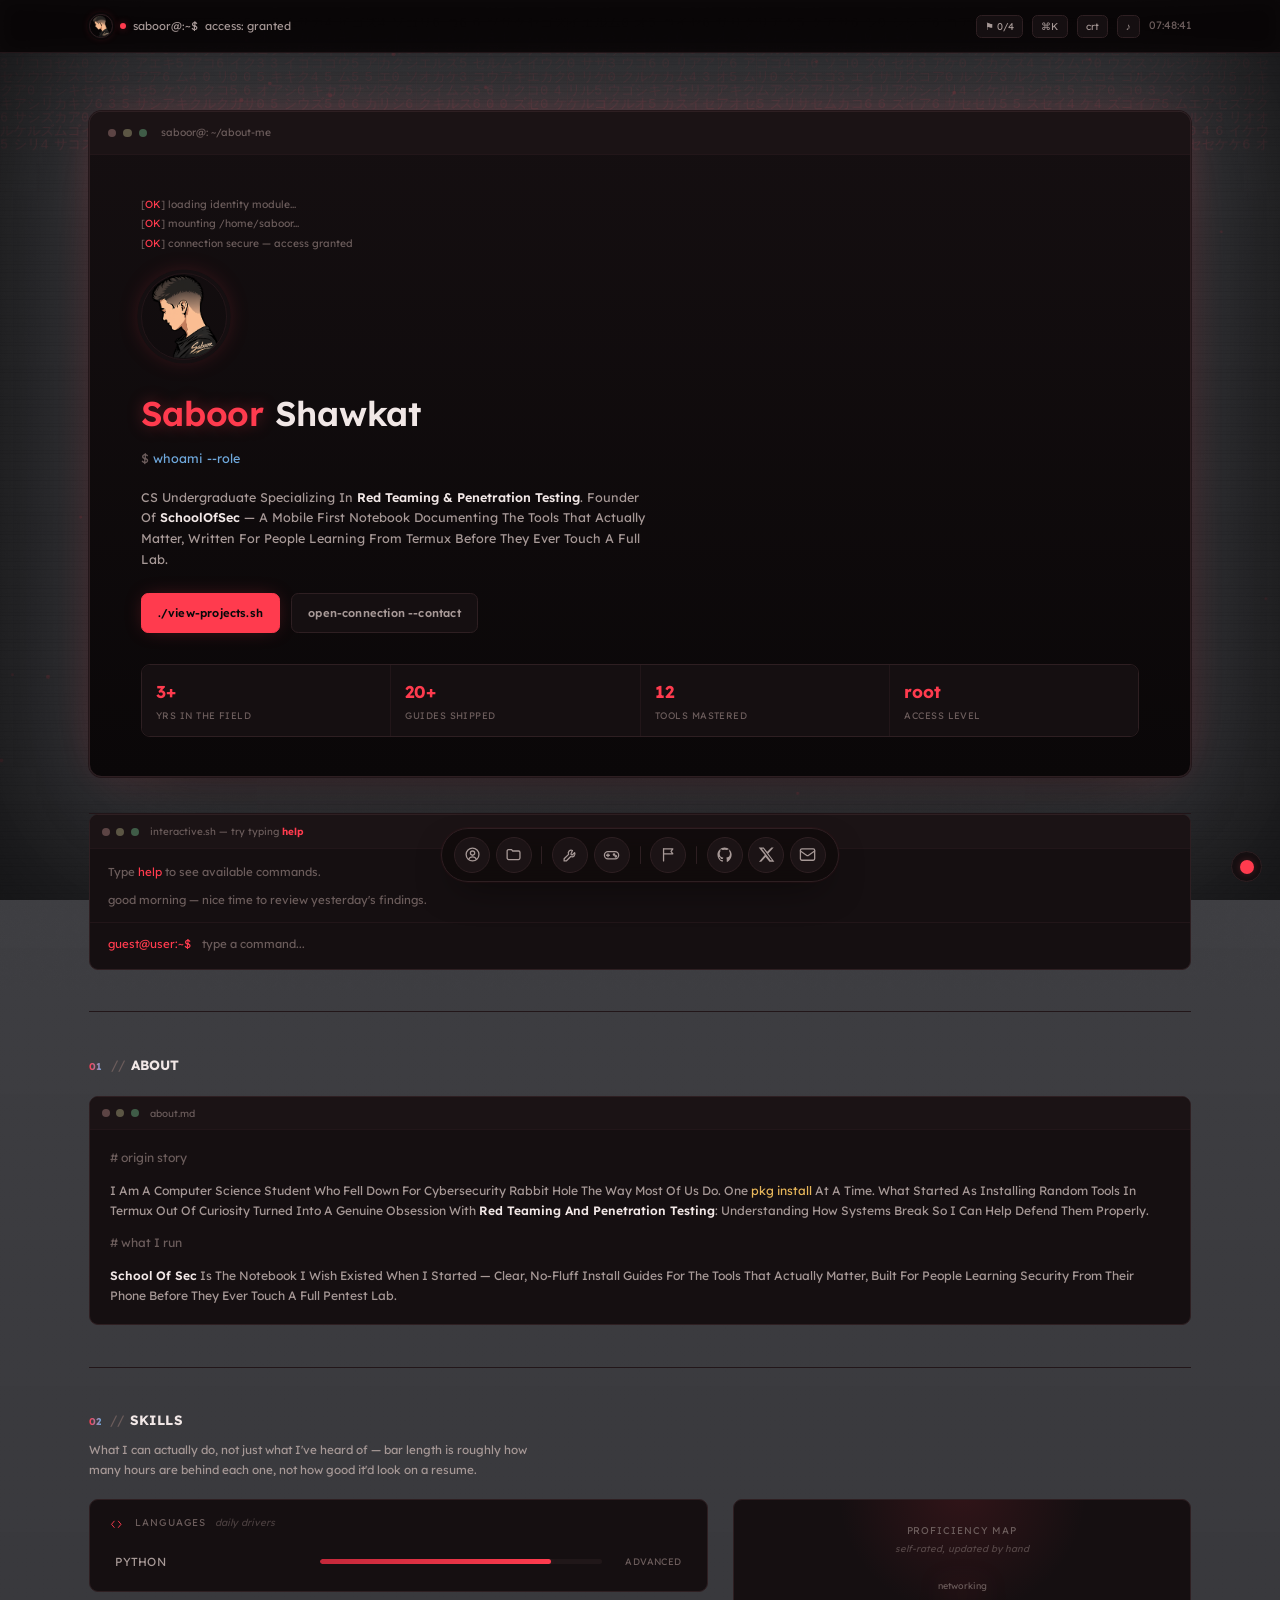
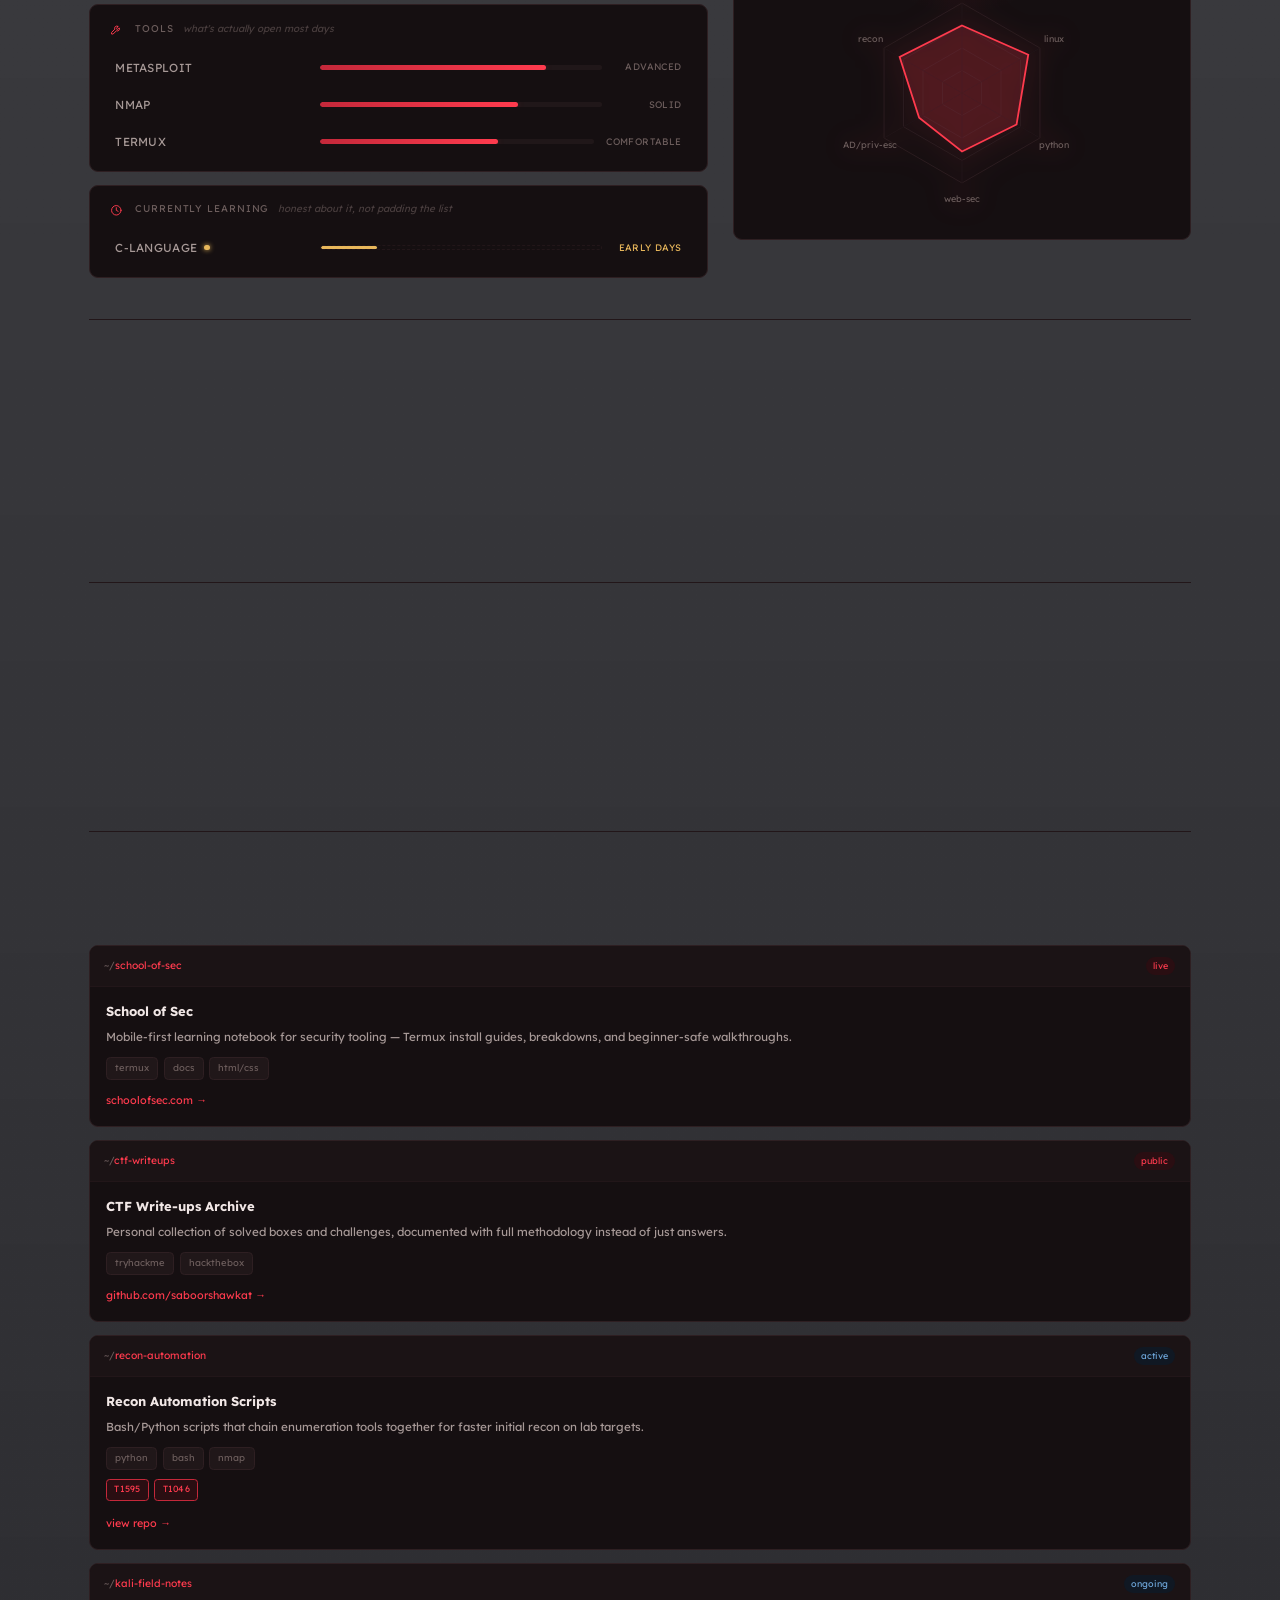
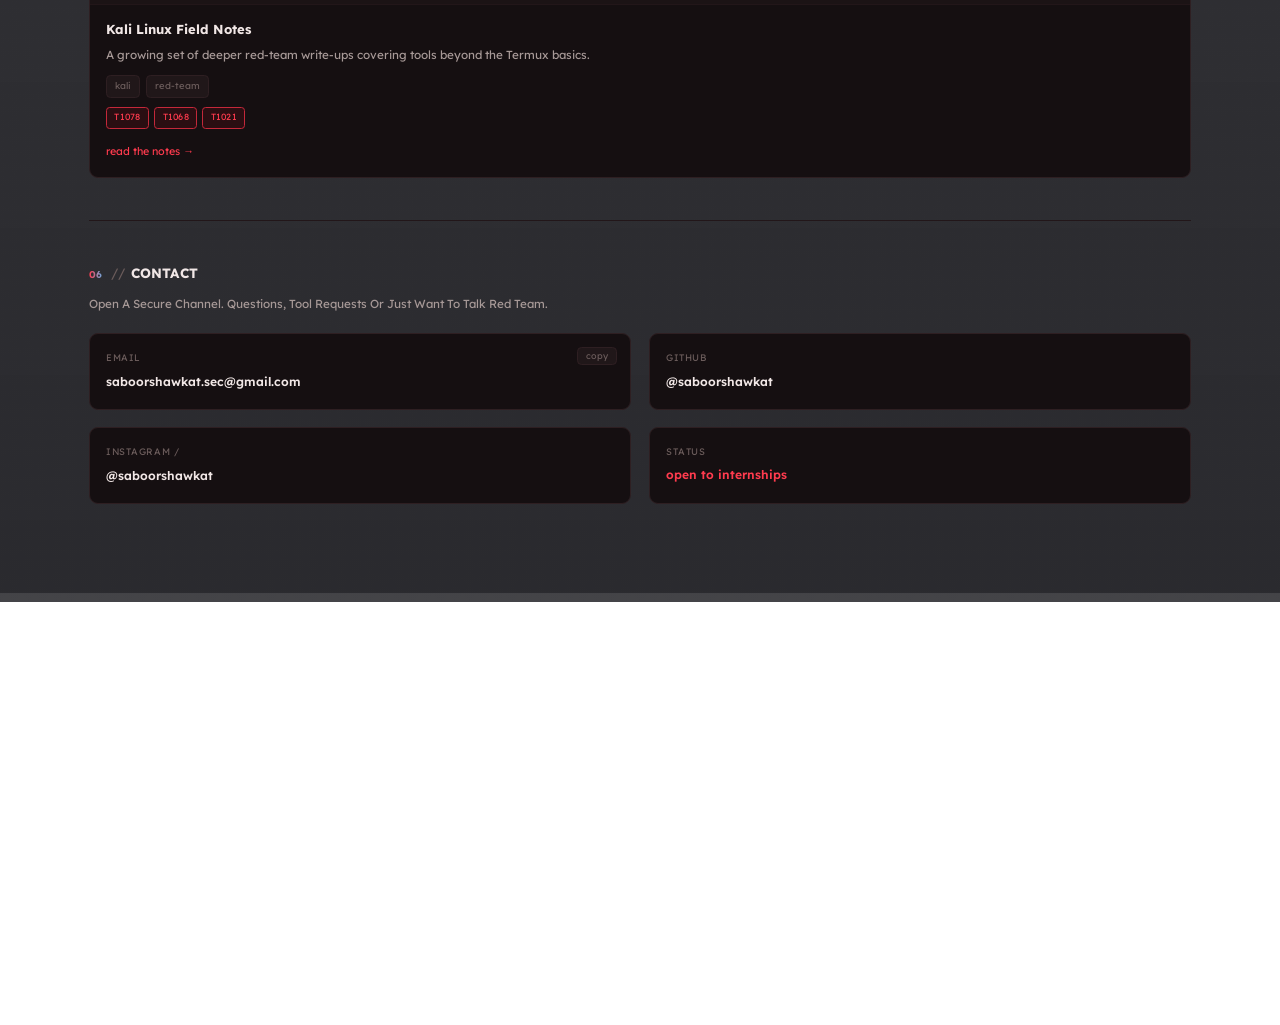
==== commit 52087245: "Reorder spans in hero name for visual effect" ====
--- a/index.html
+++ b/index.html
@@ -106,7 +106,7 @@
     </div>
 
     <div class="hero-avatar-wrap bf"><img class="hero-avatar" src="assets/profile.png"alt="Saboor Shawkat"></div>
-    <h1 class="hero-name bf"><span class="holo-text" id="holoName" data-text="Saboor">Saboor</span> <span class="glitch-accent holo-text" id="holoAccent" data-text="Shawkat">Shawkat</span></h1>
+    <h1 class="hero-name bf"><span class="glitch-accent holo-text" id="holoAccent" data-text="Saboor">Saboor</span> <span class="holo-text" id="holoName" data-text="Shawkat">Shawkat</span></h1>
     <div class="hero-role bf"><span class="prefix">$</span> whoami --role</div>
     <p class="hero-desc bf">CS Undergraduate Specializing In <strong>Red Teaming &amp; Penetration Testing</strong>. Founder Of <strong>SchoolOfSec</strong> — A Mobile First Notebook Documenting The Tools That Actually Matter, Written For People Learning From Termux Before They Ever Touch A Full Lab.</p>
 
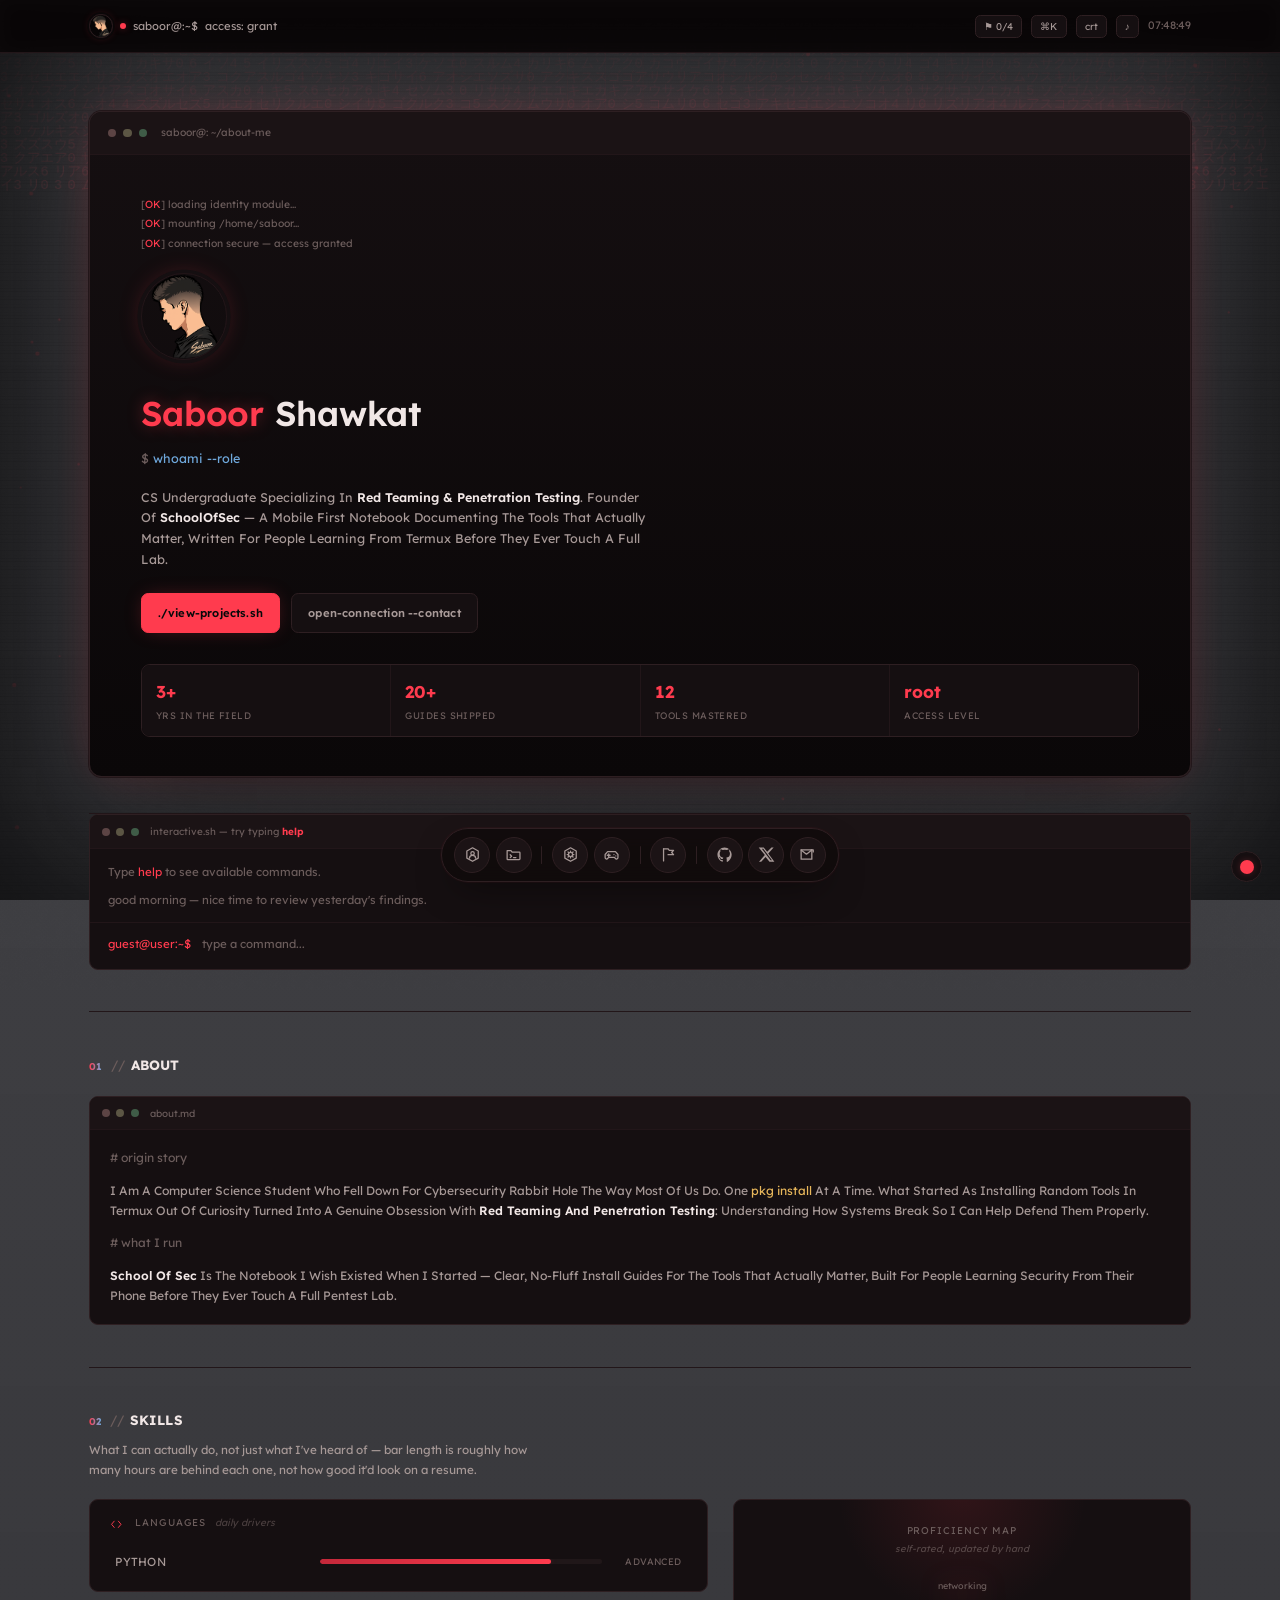
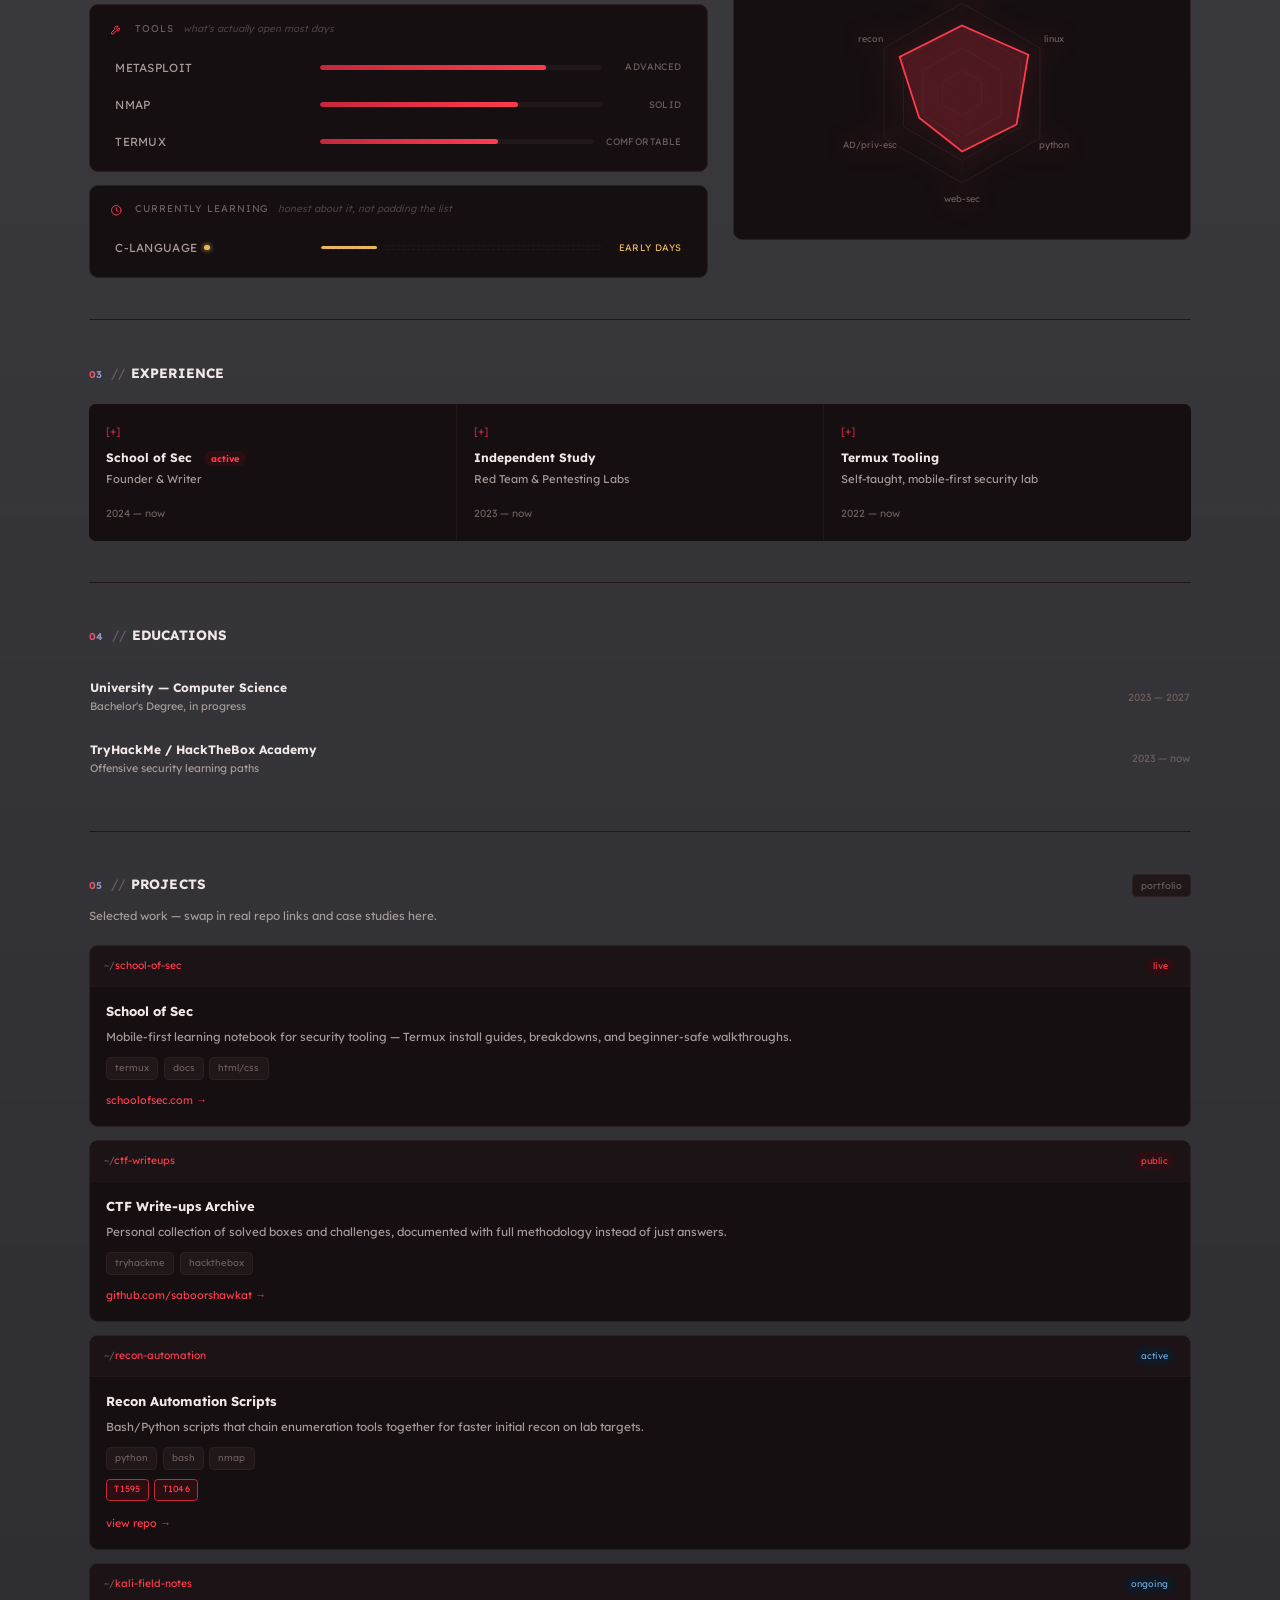
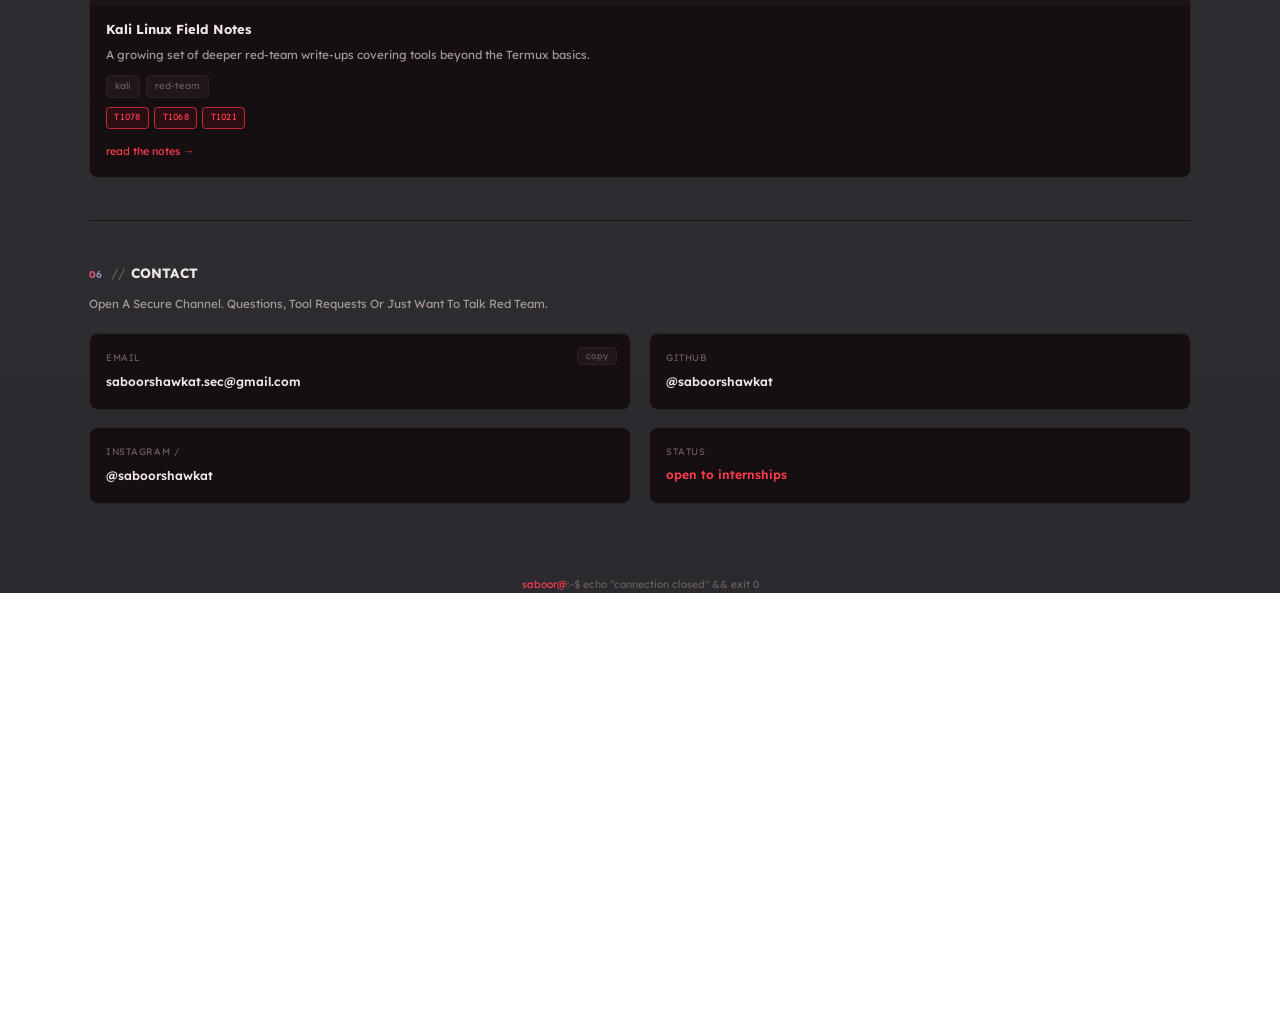
==== commit faa637a0: "Replace SVG icons in navigation buttons" ====
--- a/index.html
+++ b/index.html
@@ -335,21 +335,21 @@
 <div class="dock-wrap">
   <nav class="dock" id="dock">
     <button class="dock-item" data-href="#about"><span class="dock-tooltip">about</span>
-      <svg viewBox="0 0 24 24" fill="none" stroke="currentColor" stroke-width="1.8" stroke-linecap="round" stroke-linejoin="round"><circle cx="12" cy="12" r="9"/><circle cx="12" cy="10" r="3"/><path d="M6.5 19a6 6 0 0111 0"/></svg>
+      <svg viewBox="0 0 24 24" fill="none" stroke="currentColor" stroke-width="1.8" stroke-linecap="round" stroke-linejoin="round"><path d="M12 2.5 20 7v10L12 21.5 4 17V7z"/><circle cx="12" cy="10.4" r="2.4"/><path d="M7.6 17c.3-2.4 2.1-3.8 4.4-3.8s4.1 1.4 4.4 3.8"/></svg>
     </button>
     <button class="dock-item" data-href="#projects"><span class="dock-tooltip">projects</span>
-      <svg viewBox="0 0 24 24" fill="none" stroke="currentColor" stroke-width="1.8" stroke-linecap="round" stroke-linejoin="round"><path d="M3 7a2 2 0 012-2h4.2l1.6 2H19a2 2 0 012 2v8a2 2 0 01-2 2H5a2 2 0 01-2-2V7z"/></svg>
+      <svg viewBox="0 0 24 24" fill="none" stroke="currentColor" stroke-width="1.8" stroke-linecap="round" stroke-linejoin="round"><path d="M3 6.5h5.4l1.6 2H20a1 1 0 011 1V18a1 1 0 01-1 1H3.8a.8.8 0 01-.8-.8z"/><path d="M7.3 12.3l2 2-2 2M12 16.3h3.3"/></svg>
     </button>
     <div class="dock-sep"></div>
     <button class="dock-item" data-href="tools.html#tools"><span class="dock-tooltip">tools</span>
-      <svg viewBox="0 0 24 24" fill="none" stroke="currentColor" stroke-width="1.8" stroke-linecap="round" stroke-linejoin="round"><path d="M14.7 6.3a4 4 0 00-5.4 5.4L3 18v3h3l6.3-6.3a4 4 0 005.4-5.4l-2.65 2.65a1.4 1.4 0 01-2-2L14.7 6.3z"/></svg>
+      <svg viewBox="0 0 24 24" fill="none" stroke="currentColor" stroke-width="1.8" stroke-linecap="round" stroke-linejoin="round"><path d="M12 2.5 20 7v10L12 21.5 4 17V7z"/><circle cx="12" cy="12" r="2.9"/><path d="M12 7.3V9M12 15v1.7M7.3 12H9M15 12h1.7M8.5 8.5l1.1 1.1M14.4 14.4l1.1 1.1M15.5 8.5l-1.1 1.1M9.6 14.4l-1.1 1.1"/></svg>
     </button>
     <button class="dock-item" data-href="games.html#games"><span class="dock-tooltip">games</span>
-      <svg viewBox="0 0 24 24" fill="none" stroke="currentColor" stroke-width="1.8" stroke-linecap="round" stroke-linejoin="round"><rect x="2" y="8" width="20" height="10" rx="5"/><path d="M7 11v4M5 13h4"/><circle cx="15.5" cy="12" r="1"/><circle cx="18" cy="14.5" r="1"/></svg>
+      <svg viewBox="0 0 24 24" fill="none" stroke="currentColor" stroke-width="1.8" stroke-linecap="round" stroke-linejoin="round"><path d="M6.5 8h11L21 12v4.3a2 2 0 01-3.5 1.3L16 16H8l-1.5 1.6A2 2 0 013 16.3V12z"/><path d="M8 11v4M6 13h4"/><circle cx="15.4" cy="12" r=".9" fill="currentColor" stroke="none"/><circle cx="18" cy="14" r=".9" fill="currentColor" stroke="none"/></svg>
     </button>
     <div class="dock-sep"></div>
     <button class="dock-item" data-href="other.html#ctfs"><span class="dock-tooltip">ctf log</span>
-      <svg viewBox="0 0 24 24" fill="none" stroke="currentColor" stroke-width="1.8" stroke-linecap="round" stroke-linejoin="round"><path d="M5 21V4"/><path d="M5 4h13l-2.5 3.5L18 11H5"/></svg>
+      <svg viewBox="0 0 24 24" fill="none" stroke="currentColor" stroke-width="1.8" stroke-linecap="round" stroke-linejoin="round"><path d="M5 21V4"/><path d="M5 4h6.5l1.3 2H19l-2.6 3.1L19 12.2h-7.7"/></svg>
     </button>
     <div class="dock-sep"></div>
     <button class="dock-item" data-href="#"><span class="dock-tooltip">github</span>
@@ -359,7 +359,7 @@
       <svg viewBox="0 0 24 24" fill="currentColor"><path d="M18.9 2H22l-7.6 8.7L23 22h-6.9l-5.4-6.6L4.5 22H1.4l8.2-9.4L1 2h7l4.9 6.1L18.9 2zm-1.2 18h1.9L7.4 4H5.4l12.3 16z"/></svg>
     </button>
     <button class="dock-item" data-href="mailto:hello@schoolofsec.com"><span class="dock-tooltip">email</span>
-      <svg viewBox="0 0 24 24" fill="none" stroke="currentColor" stroke-width="1.8" stroke-linecap="round" stroke-linejoin="round"><rect x="2" y="4" width="20" height="16" rx="2"/><path d="M2 7l8.5 6a2.5 2.5 0 003 0L22 7"/></svg>
+      <svg viewBox="0 0 24 24" fill="none" stroke="currentColor" stroke-width="1.8" stroke-linecap="round" stroke-linejoin="round"><path d="M3 5.5h15v13H3z"/><path d="M3 5.5l7.5 6 7.5-6"/><path d="M20 5.5V8.3M20 5.5h-2.8"/></svg>
     </button>
   </nav>
 </div>
--- a/css/site-menu.css
+++ b/css/site-menu.css
@@ -1,9 +1,12 @@
 /* ==========================================================================
    MOBILE NAV MENU
    Below 760px the same floating dock used on desktop straightens out into
-   a full-width bar pinned to the bottom edge of the screen — same items,
-   same links, same scrollspy highlighting, just laid out edge-to-edge for
-   touch instead of a centered floating pill.
+   a full-length bar pinned near the bottom of the screen — same items,
+   same links, same scrollspy highlighting, just stretched edge-to-edge
+   with a small side inset (instead of a small centered pill) so it still
+   reads as a floating dock rather than a flush, bare strip. Rounded
+   corners all around and the theme's border/glow keep it visually
+   consistent with the desktop dock.
 
    The site used to hand off to a hamburger button + off-canvas panel on
    mobile; that whole pattern is retired now that the dock covers mobile
@@ -16,15 +19,18 @@
 
 /* ---------- breakpoint handoff ---------- */
 @media (max-width:760px){
-  /* the desktop dock straightens into a full-length bottom bar: same
-     nav element, same items/links/icons (and scrollspy highlighting),
-     just spans edge-to-edge and sits flush with the screen bottom
-     instead of floating as a centered pill. */
-  .dock-wrap{ bottom:0; padding:0; }
+  /* the desktop dock stretches into a near-full-length bar: same nav
+     element, same items/links/icons (and scrollspy highlighting), just
+     wider — kept inset from the screen edges and fully rounded so it
+     still floats like a dock instead of docking flush to the sides. */
+  .dock-wrap{ bottom:14px; padding:0 12px; }
   .dock{
-    width:100%; justify-content:space-between; border-radius:0;
-    border-left:none; border-right:none; border-bottom:none;
-    padding:8px 10px calc(env(safe-area-inset-bottom, 0px) + 8px);
+    width:100%; justify-content:space-between;
+    border-radius:999px;
+    border-color:var(--border);
+    padding:10px 14px;
+    padding-bottom:calc(env(safe-area-inset-bottom, 0px) + 10px);
+    box-shadow:0 16px 44px -18px rgba(0,0,0,.7), 0 0 0 1px rgba(255,59,78,.05);
   }
   .dock-sep{ display:none; } /* no room for separators once it's a full row */
 }
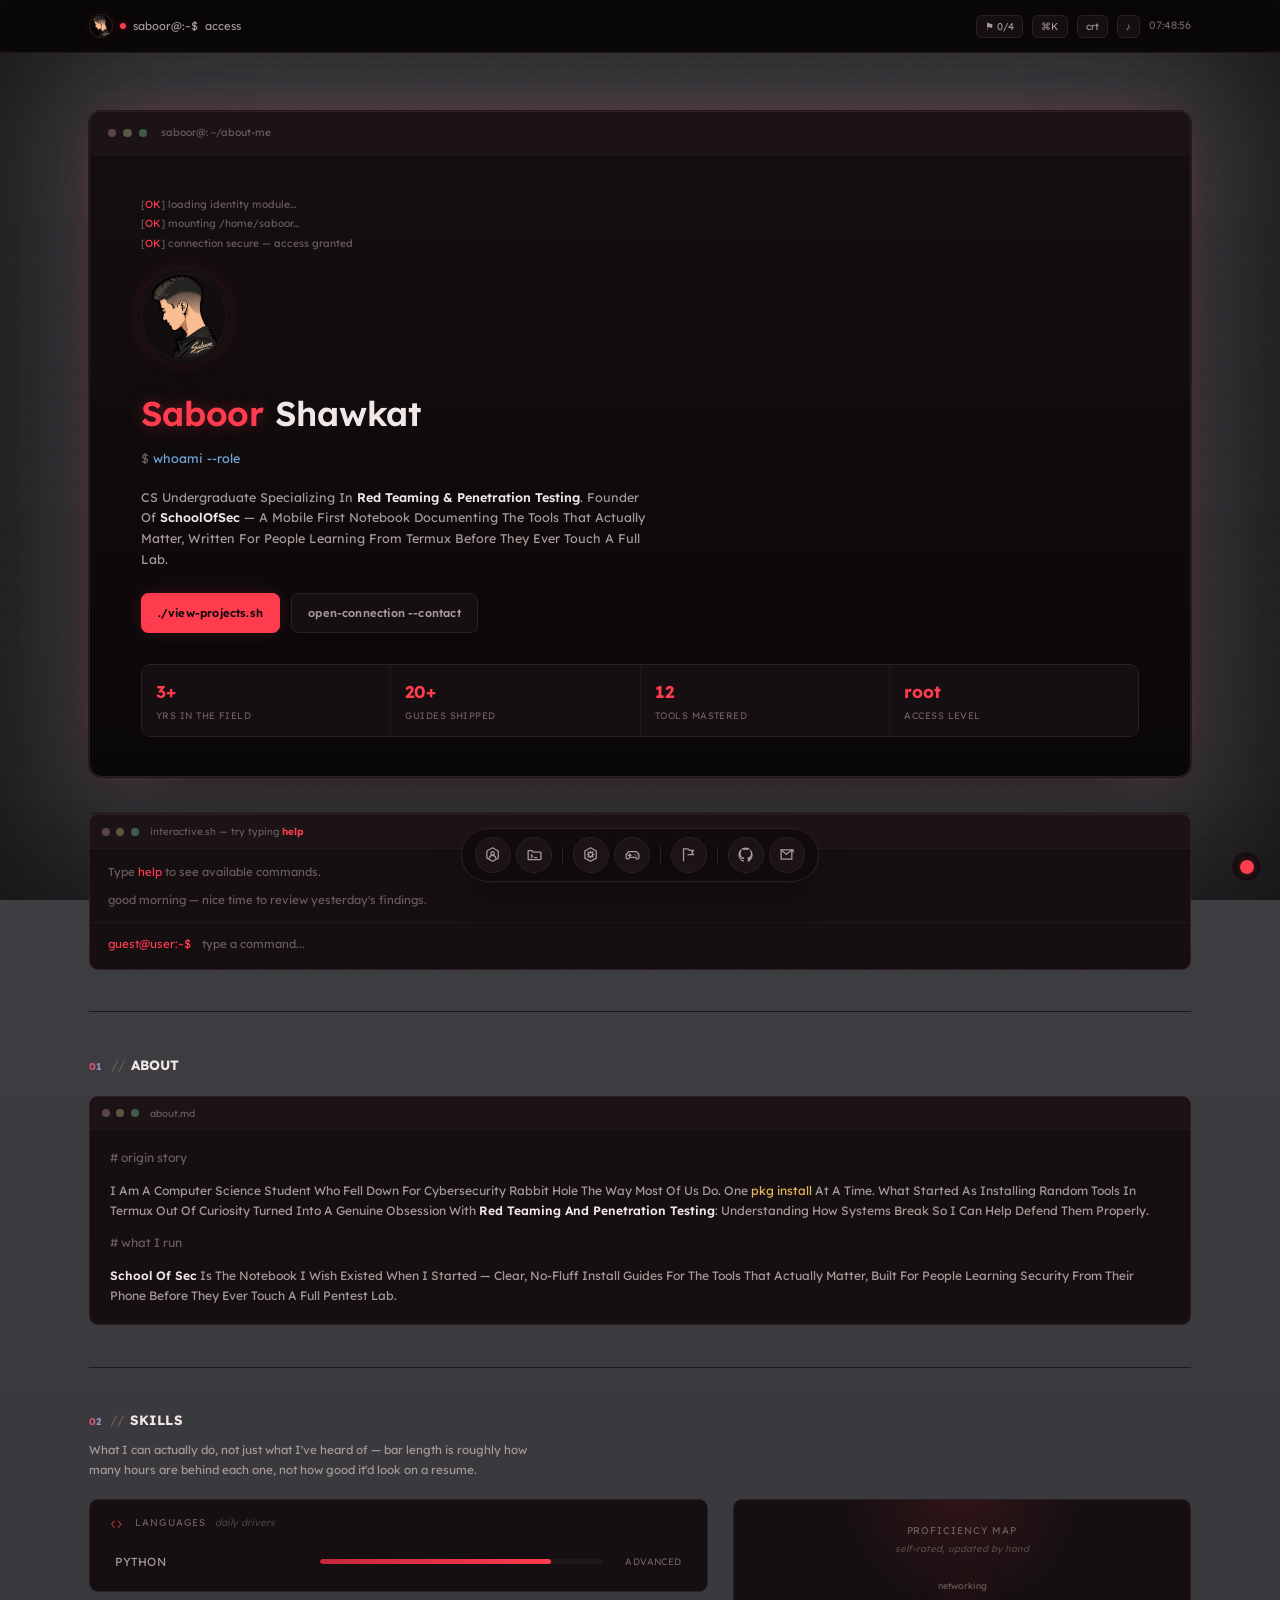
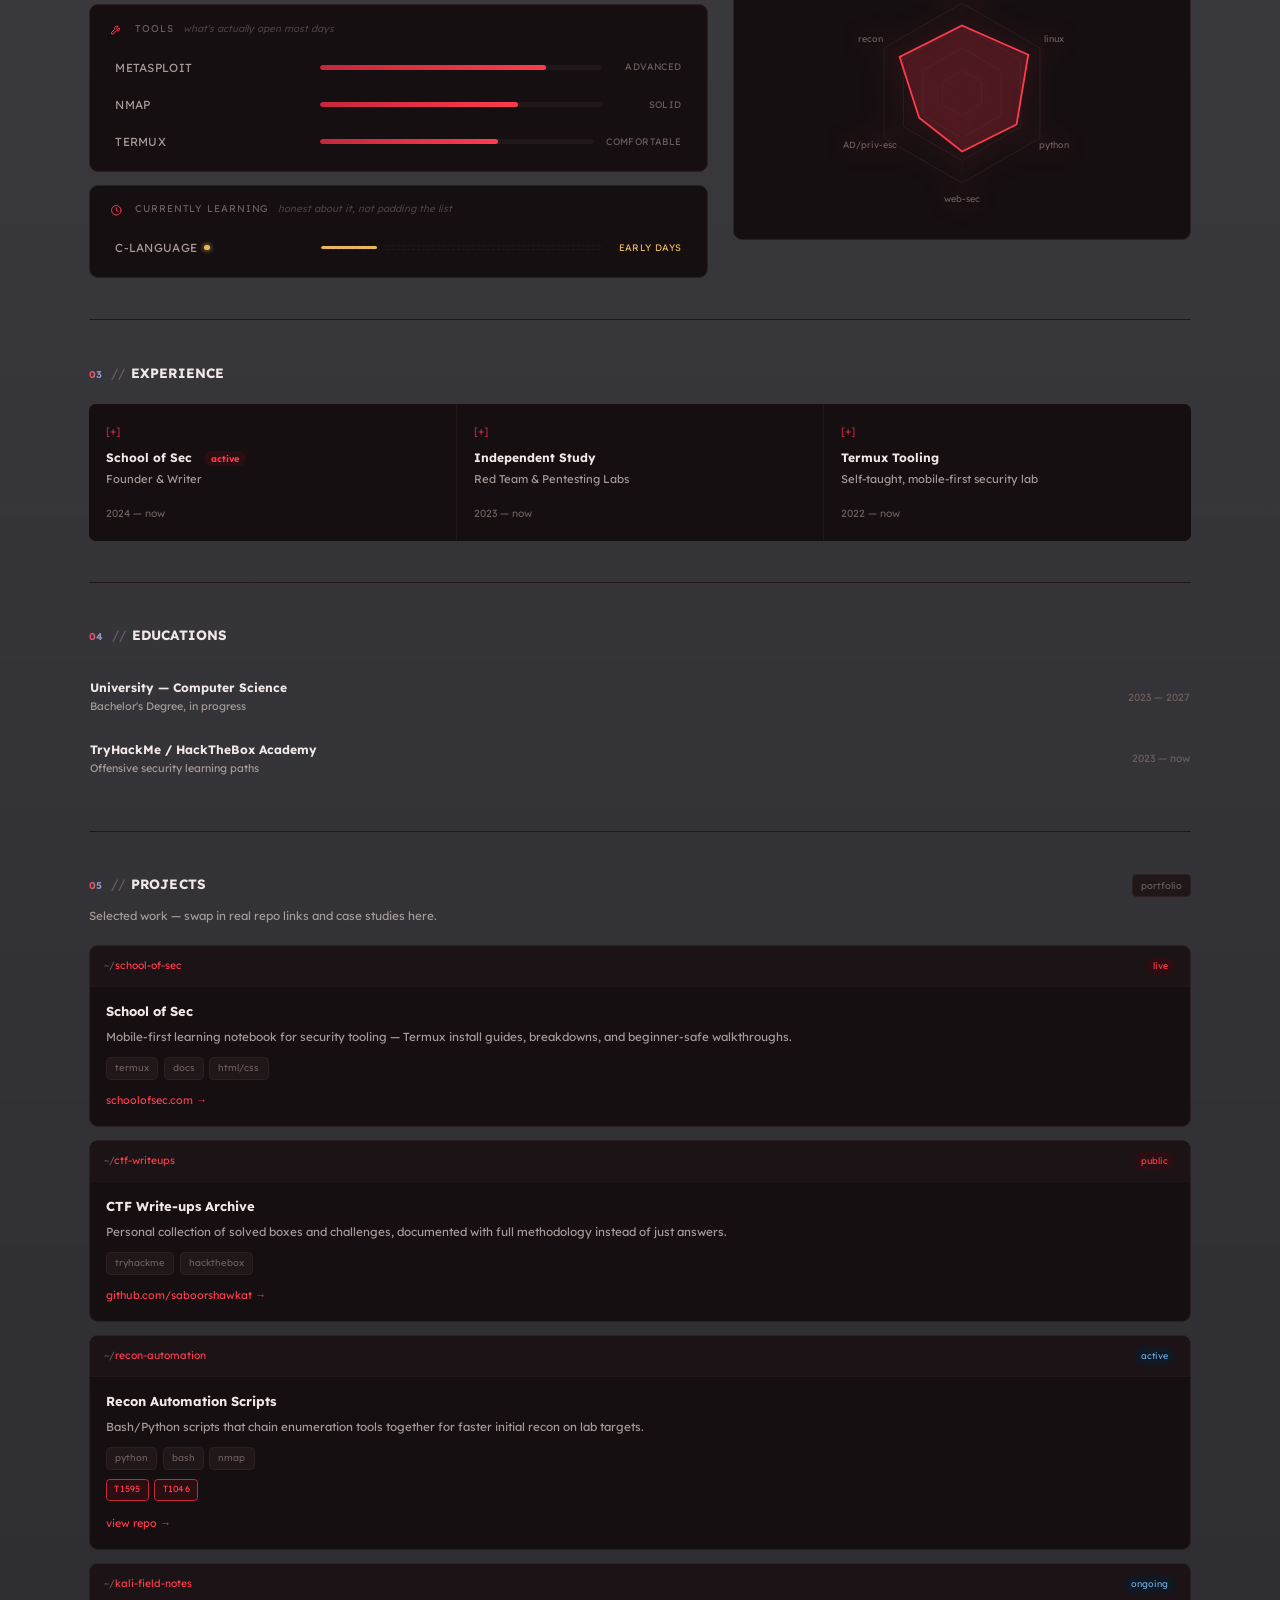
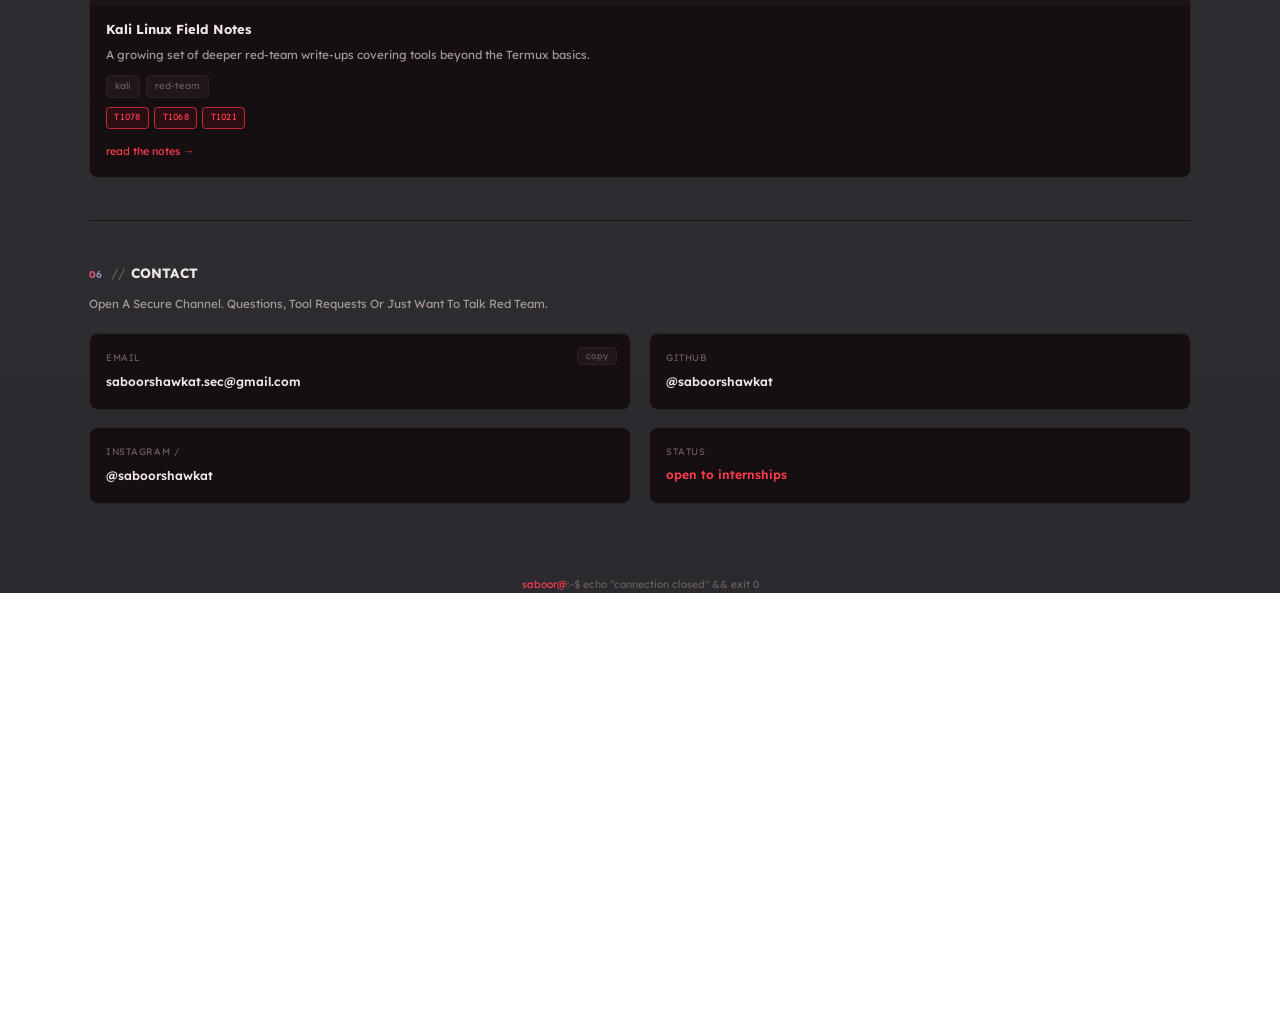
==== commit c2a6ad8d: "Remove unused button from the dock" ====
--- a/index.html
+++ b/index.html
@@ -355,9 +355,6 @@
     <button class="dock-item" data-href="#"><span class="dock-tooltip">github</span>
       <svg viewBox="0 0 24 24" fill="currentColor"><path d="M12 2C6.48 2 2 6.58 2 12.25c0 4.53 2.87 8.37 6.84 9.73.5.1.68-.22.68-.5 0-.24-.01-1.04-.01-1.88-2.78.51-3.5-.7-3.72-1.34-.13-.34-.68-1.38-1.16-1.66-.4-.22-.97-.76-.01-.77.9-.01 1.54.85 1.76 1.2 1.03 1.75 2.67 1.26 3.32.96.1-.75.4-1.26.72-1.55-2.55-.29-5.23-1.31-5.23-5.79 0-1.28.44-2.32 1.16-3.14-.12-.29-.5-1.48.11-3.08 0 0 .95-.31 3.1 1.2a10.5 10.5 0 015.64 0c2.15-1.51 3.1-1.2 3.1-1.2.61 1.6.23 2.79.11 3.08.72.82 1.16 1.85 1.16 3.14 0 4.49-2.69 5.5-5.25 5.78.41.36.77 1.07.77 2.17 0 1.57-.01 2.83-.01 3.22 0 .28.18.61.69.5C19.14 20.6 22 16.76 22 12.25 22 6.58 17.52 2 12 2z"/></svg>
     </button>
-    <button class="dock-item" data-href="#"><span class="dock-tooltip">x</span>
-      <svg viewBox="0 0 24 24" fill="currentColor"><path d="M18.9 2H22l-7.6 8.7L23 22h-6.9l-5.4-6.6L4.5 22H1.4l8.2-9.4L1 2h7l4.9 6.1L18.9 2zm-1.2 18h1.9L7.4 4H5.4l12.3 16z"/></svg>
-    </button>
     <button class="dock-item" data-href="mailto:hello@schoolofsec.com"><span class="dock-tooltip">email</span>
       <svg viewBox="0 0 24 24" fill="none" stroke="currentColor" stroke-width="1.8" stroke-linecap="round" stroke-linejoin="round"><path d="M3 5.5h15v13H3z"/><path d="M3 5.5l7.5 6 7.5-6"/><path d="M20 5.5V8.3M20 5.5h-2.8"/></svg>
     </button>
--- a/css/site-menu.css
+++ b/css/site-menu.css
@@ -26,7 +26,7 @@
   .dock-wrap{ bottom:14px; padding:0 12px; }
   .dock{
     width:100%; justify-content:space-between;
-    border-radius:999px;
+    border-radius:calc(var(--radius) * 2);
     border-color:var(--border);
     padding:10px 14px;
     padding-bottom:calc(env(safe-area-inset-bottom, 0px) + 10px);
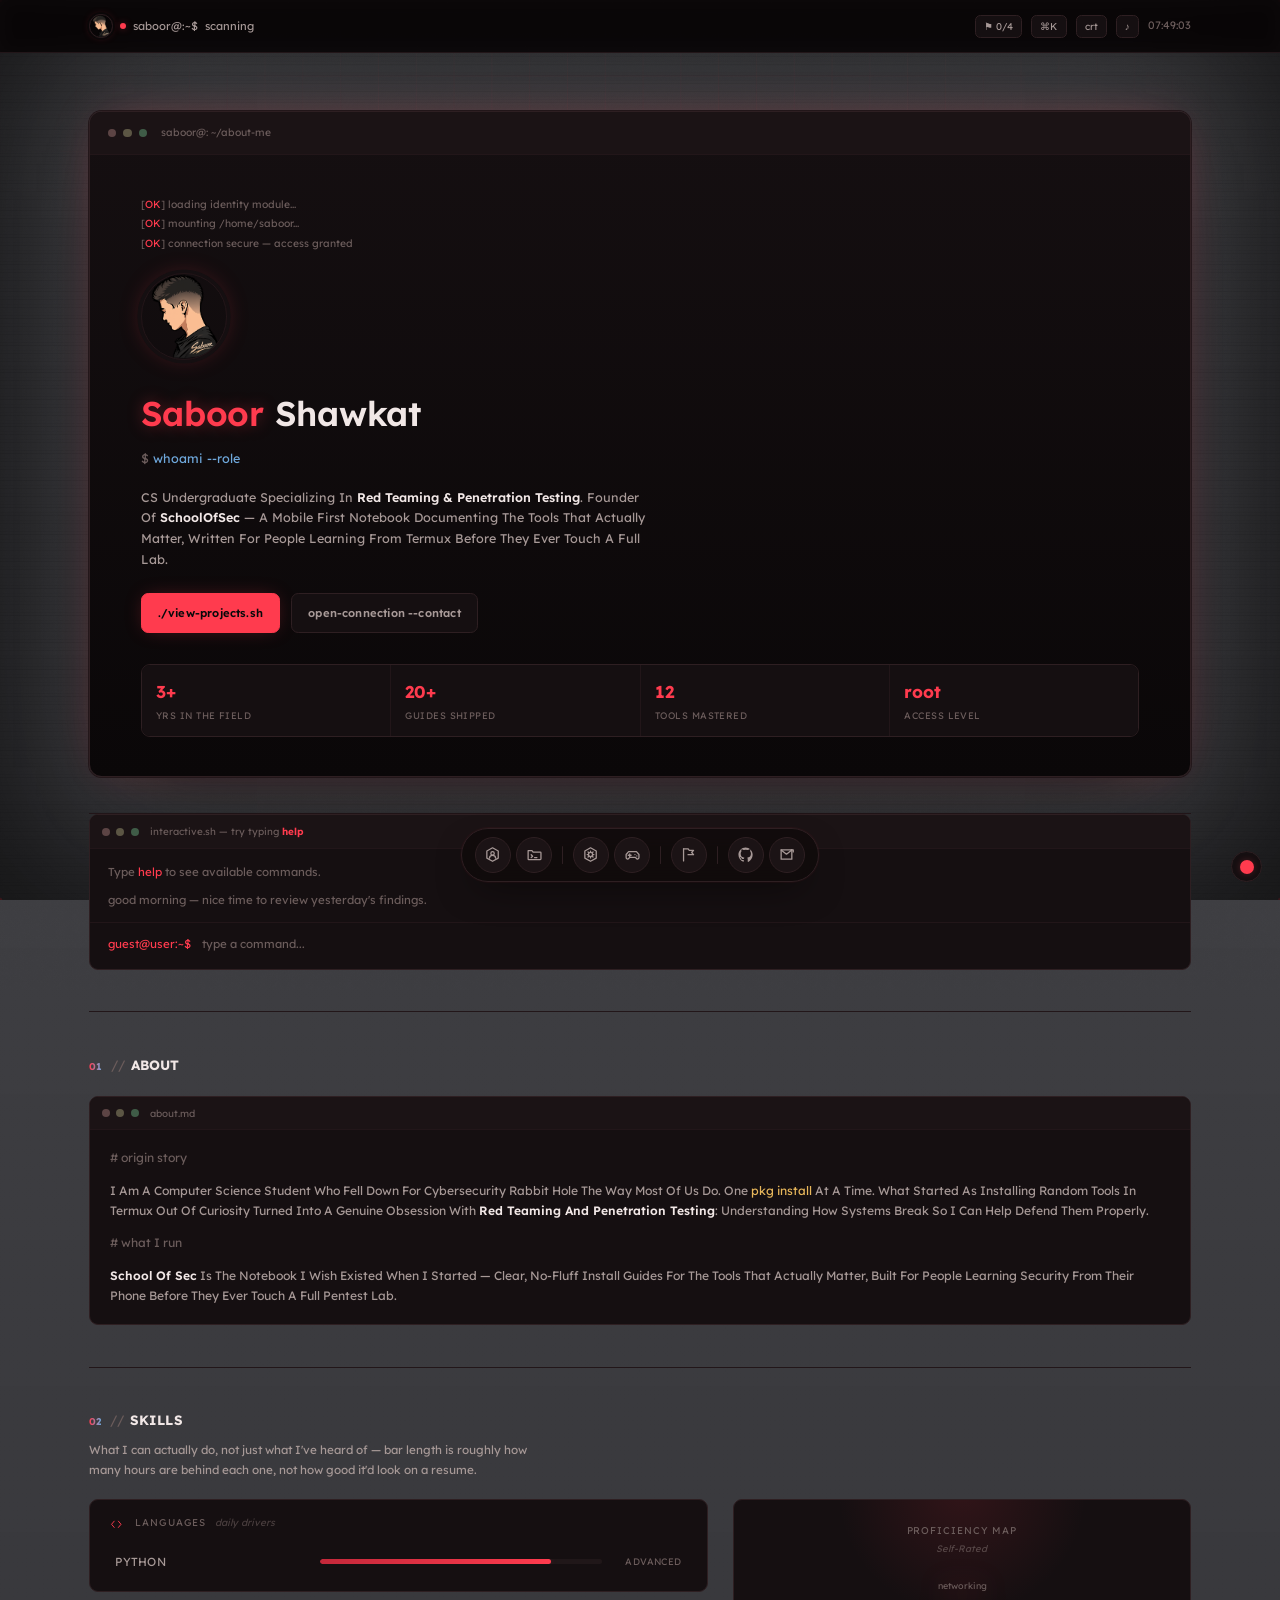
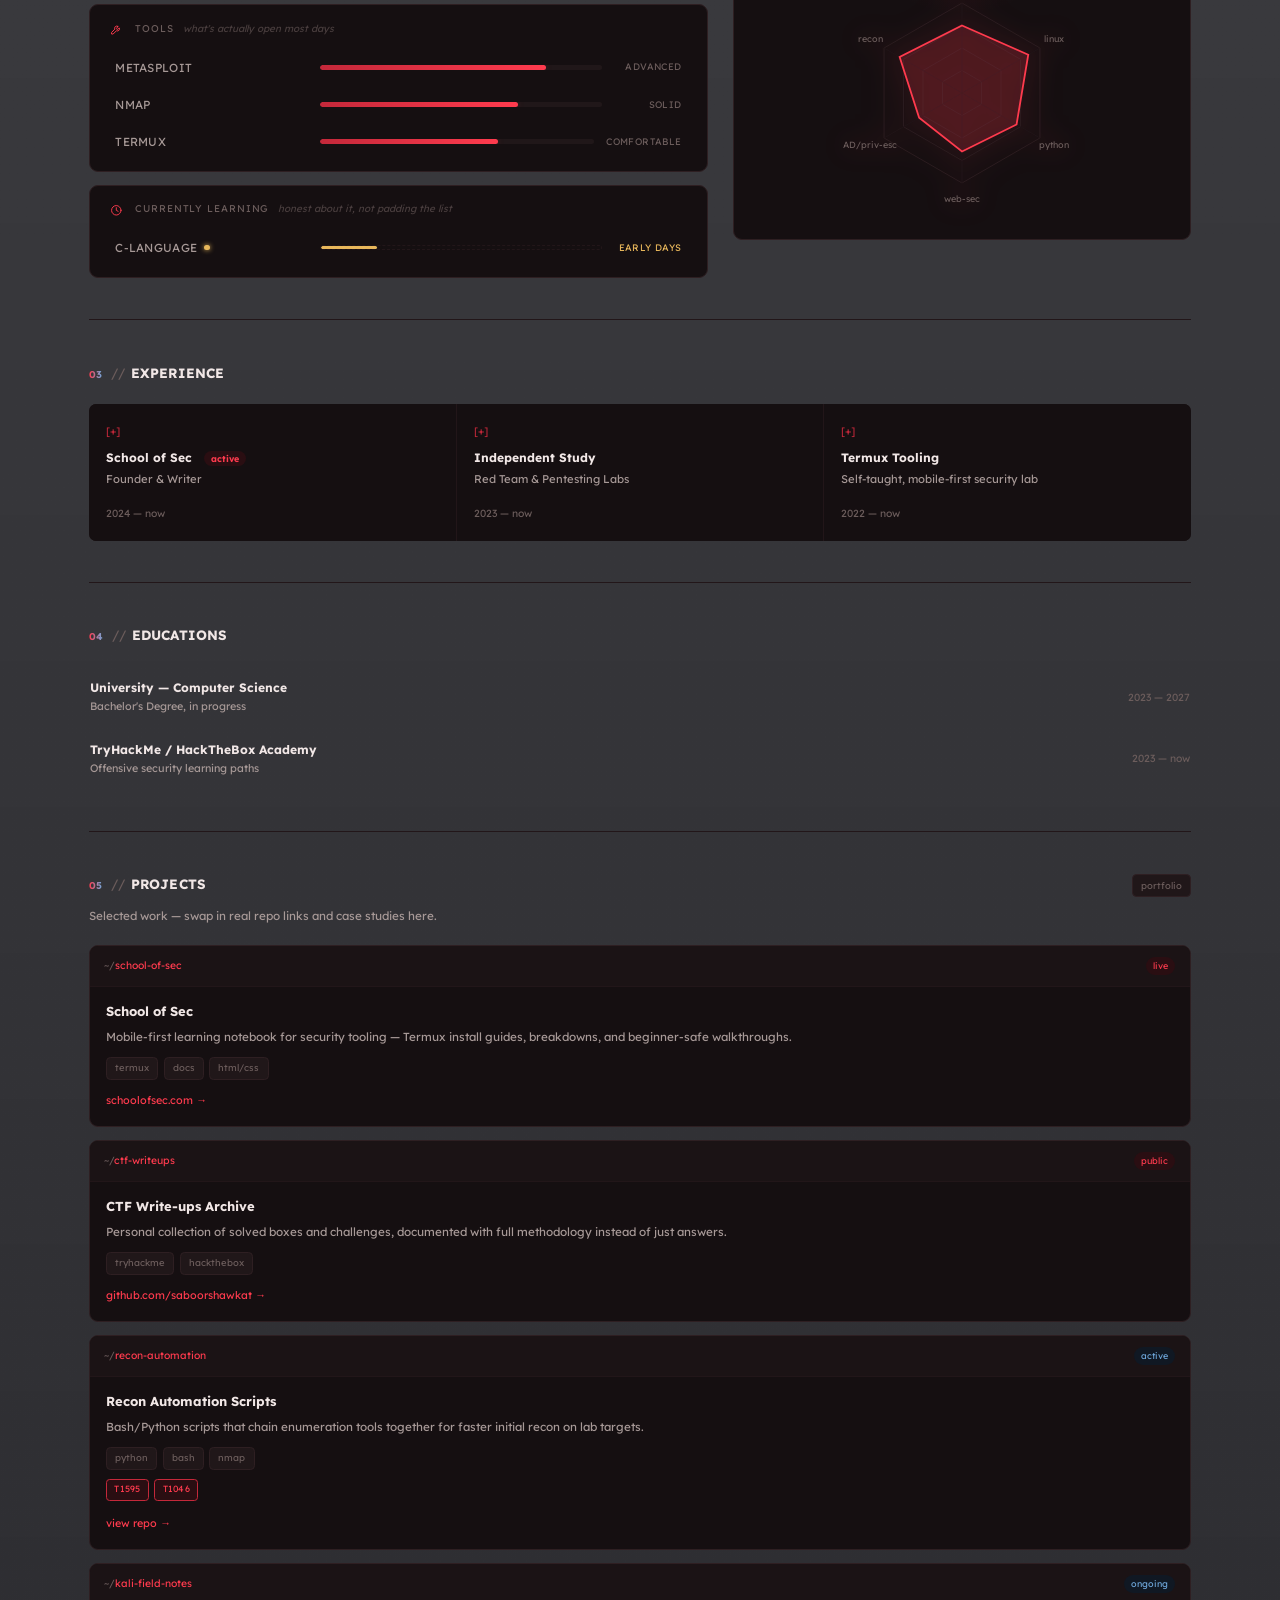
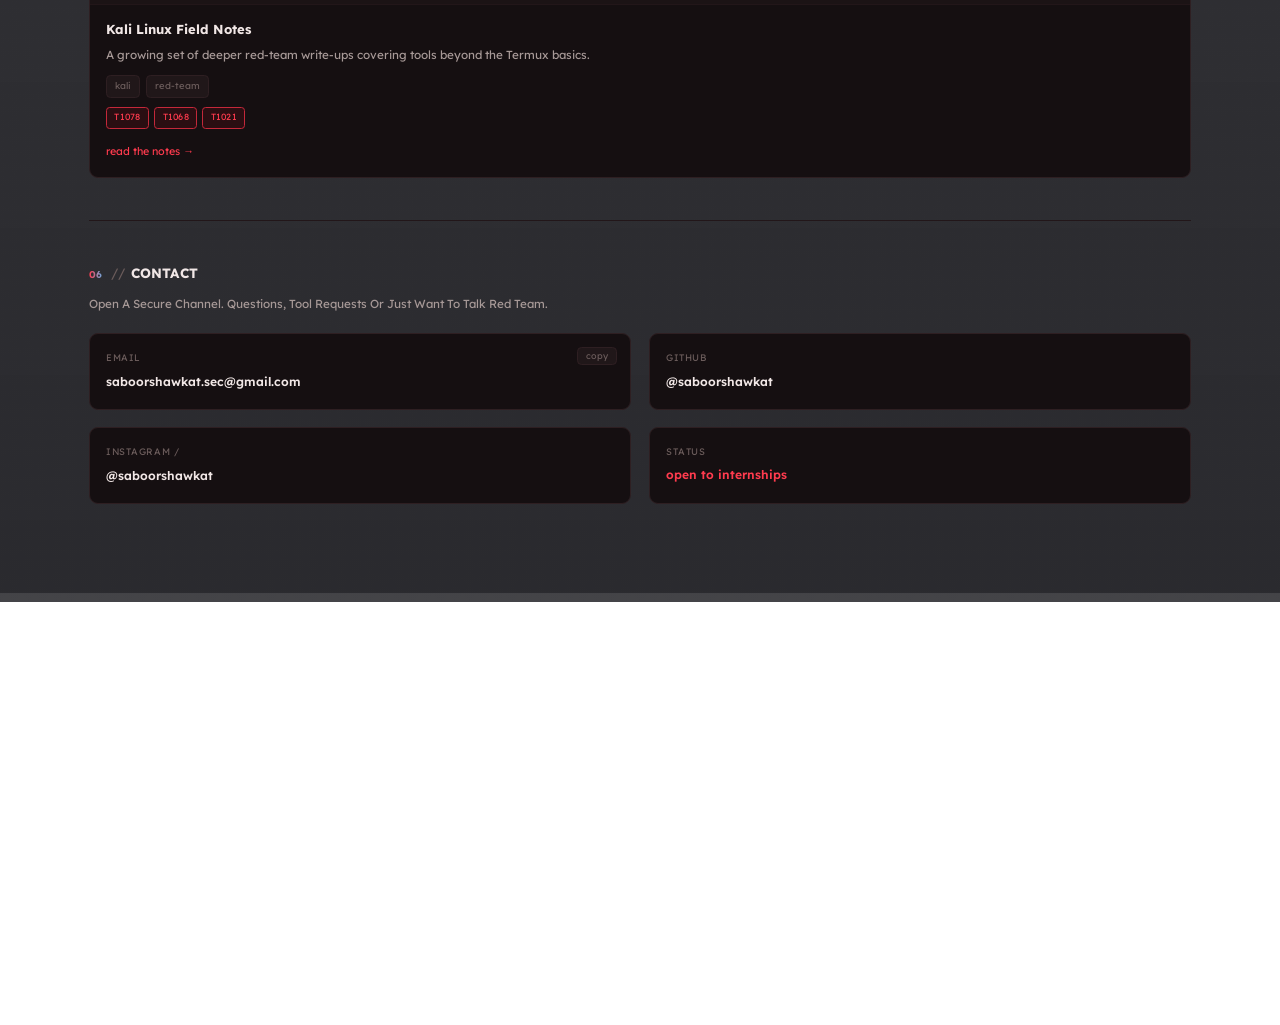
==== commit dd1fe62c: "Update skills radar note to 'Self-Rated'" ====
--- a/index.html
+++ b/index.html
@@ -193,7 +193,7 @@
         <div class="skills-radar-glow"></div>
         <div class="skills-radar-head">
           <span class="skill-cat-name">proficiency map</span>
-          <span class="skills-radar-note">self-rated, updated by hand</span>
+          <span class="skills-radar-note">Self-Rated</span>
         </div>
         <div id="skillsRadarWrap" class="skills-radar-wrap"></div>
       </div>
--- a/css/variables.css
+++ b/css/variables.css
@@ -17,6 +17,12 @@
     --cyan-bg:#101823;
     --amber:#E8B75B;
     --red:#FF7A45;
+    /* --green above is actually the site's red accent (legacy name from
+       before the theme changed) — anything that needs a genuine, literal
+       green (like exact-match feedback in the games) should use this
+       instead, so "green" in copy actually renders green */
+    --true-green:#3ECF6E;
+    --true-green-glow:rgba(62,207,110,0.4);
     --mono:'Lexend Deca', sans-serif;
     --mono2:'Lexend Deca', sans-serif;
     --display:'Lexend Deca', sans-serif;
--- a/css/site-menu.css
+++ b/css/site-menu.css
@@ -26,7 +26,7 @@
   .dock-wrap{ bottom:14px; padding:0 12px; }
   .dock{
     width:100%; justify-content:space-between;
-    border-radius:calc(var(--radius) * 2);
+    border-radius:999px;
     border-color:var(--border);
     padding:10px 14px;
     padding-bottom:calc(env(safe-area-inset-bottom, 0px) + 10px);
--- a/css/games.css
+++ b/css/games.css
@@ -1,4 +1,4 @@
-  /* ================= GAMES ================= */
+/* ================= GAMES ================= */
   .game-card{
     background:var(--surface); border:1px solid var(--border); border-radius:var(--radius); padding:20px;
   }
@@ -20,7 +20,7 @@
   }
   .crack-guess-feedback{ display:flex; gap:4px; margin-left:auto; }
   .crack-peg{ width:9px; height:9px; border-radius:50%; background:var(--muted); }
-  .crack-peg.hit{ background:var(--green); box-shadow:0 0 6px -1px var(--green-glow); }
+  .crack-peg.hit{ background:var(--true-green); box-shadow:0 0 6px -1px var(--true-green-glow); }
   .crack-peg.close{ background:var(--amber); box-shadow:0 0 6px -1px rgba(232,183,91,.5); }
   .crack-result{
     margin-bottom:10px; padding:10px 12px; border-radius:8px; font-size:12px; font-family:var(--mono);
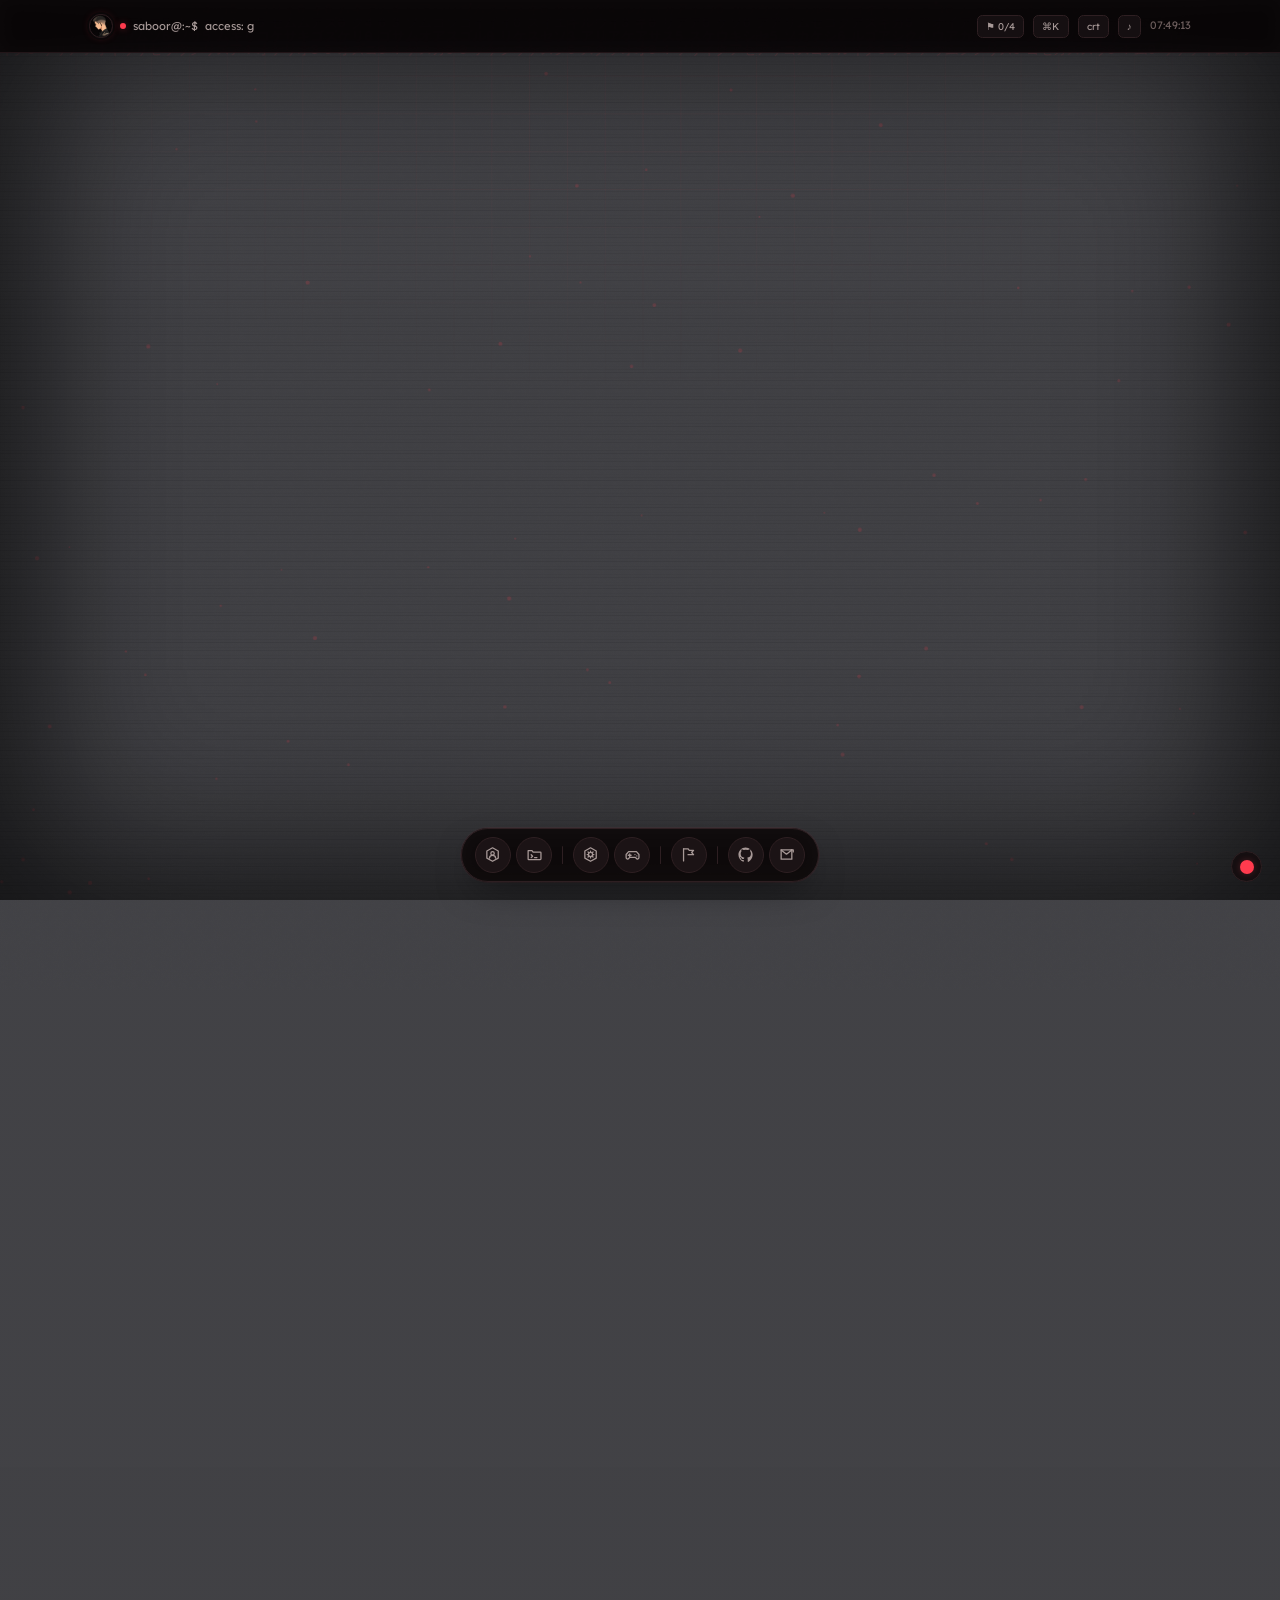
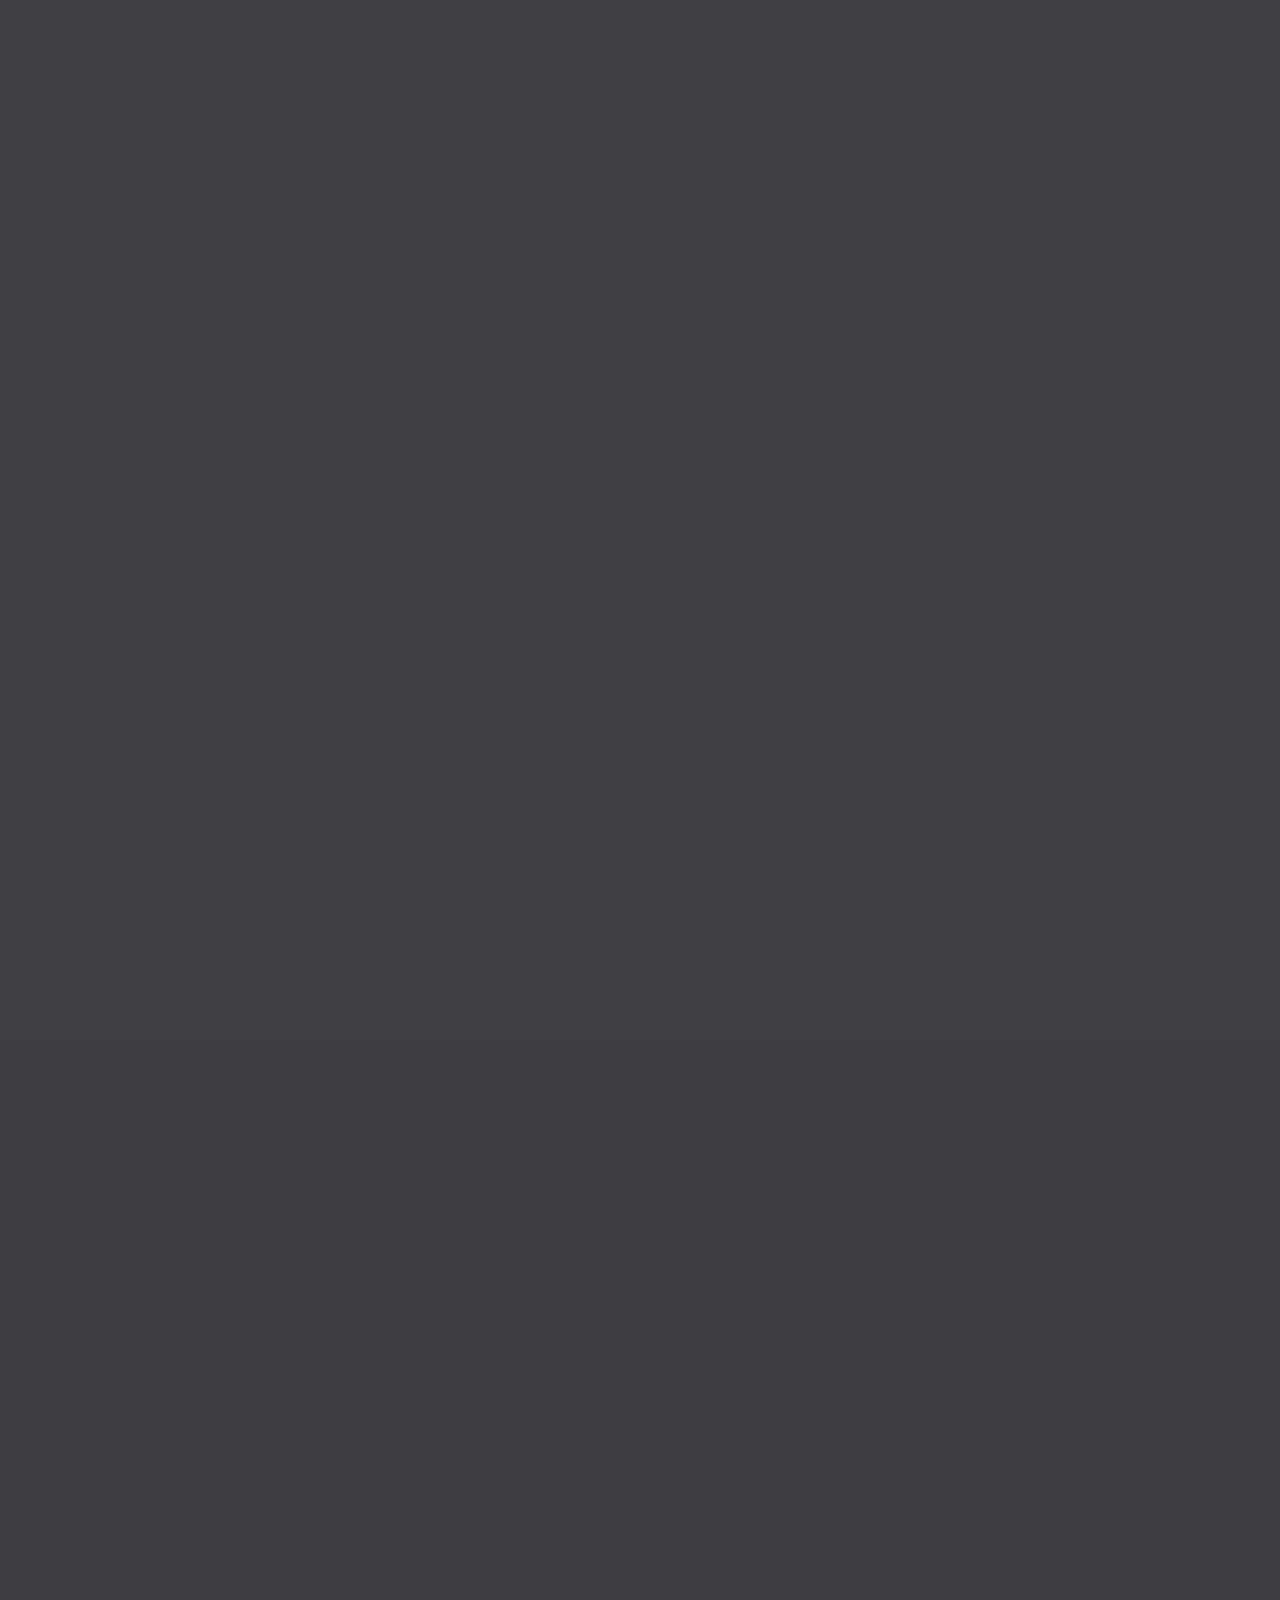
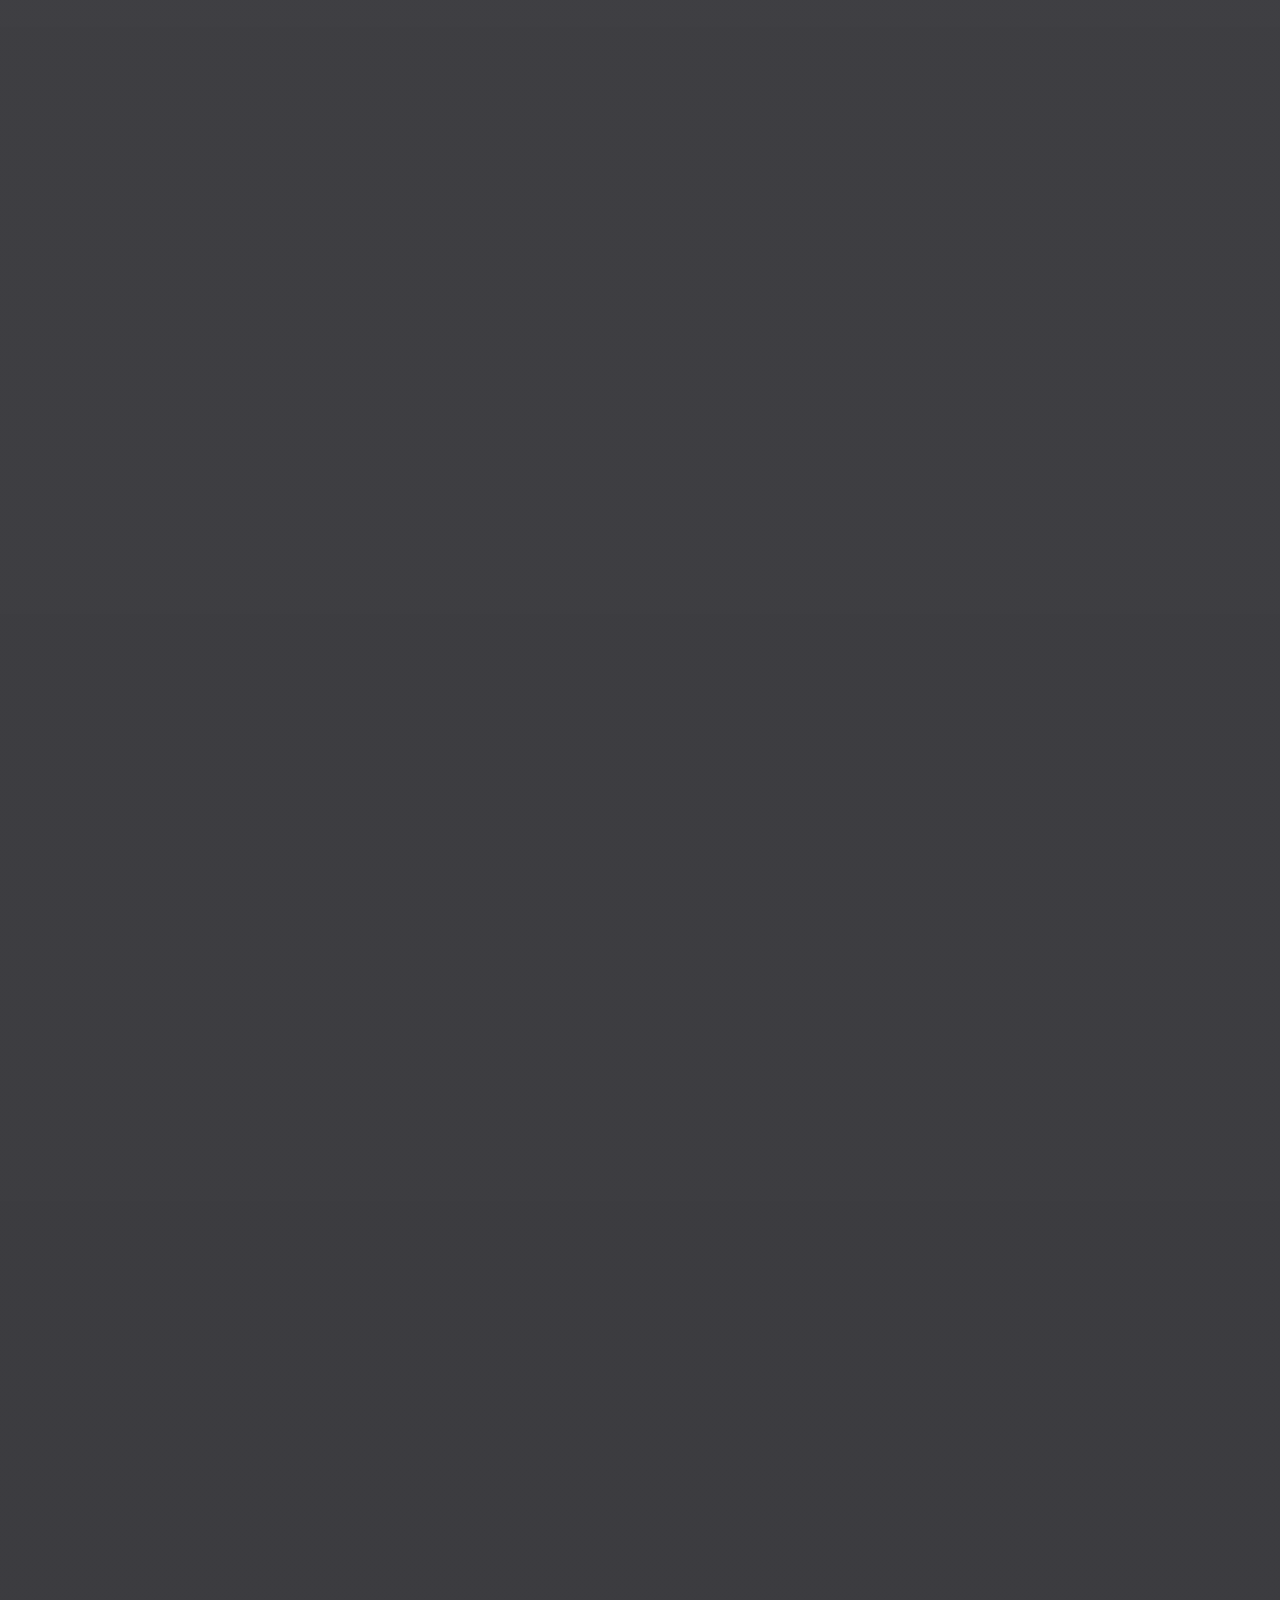
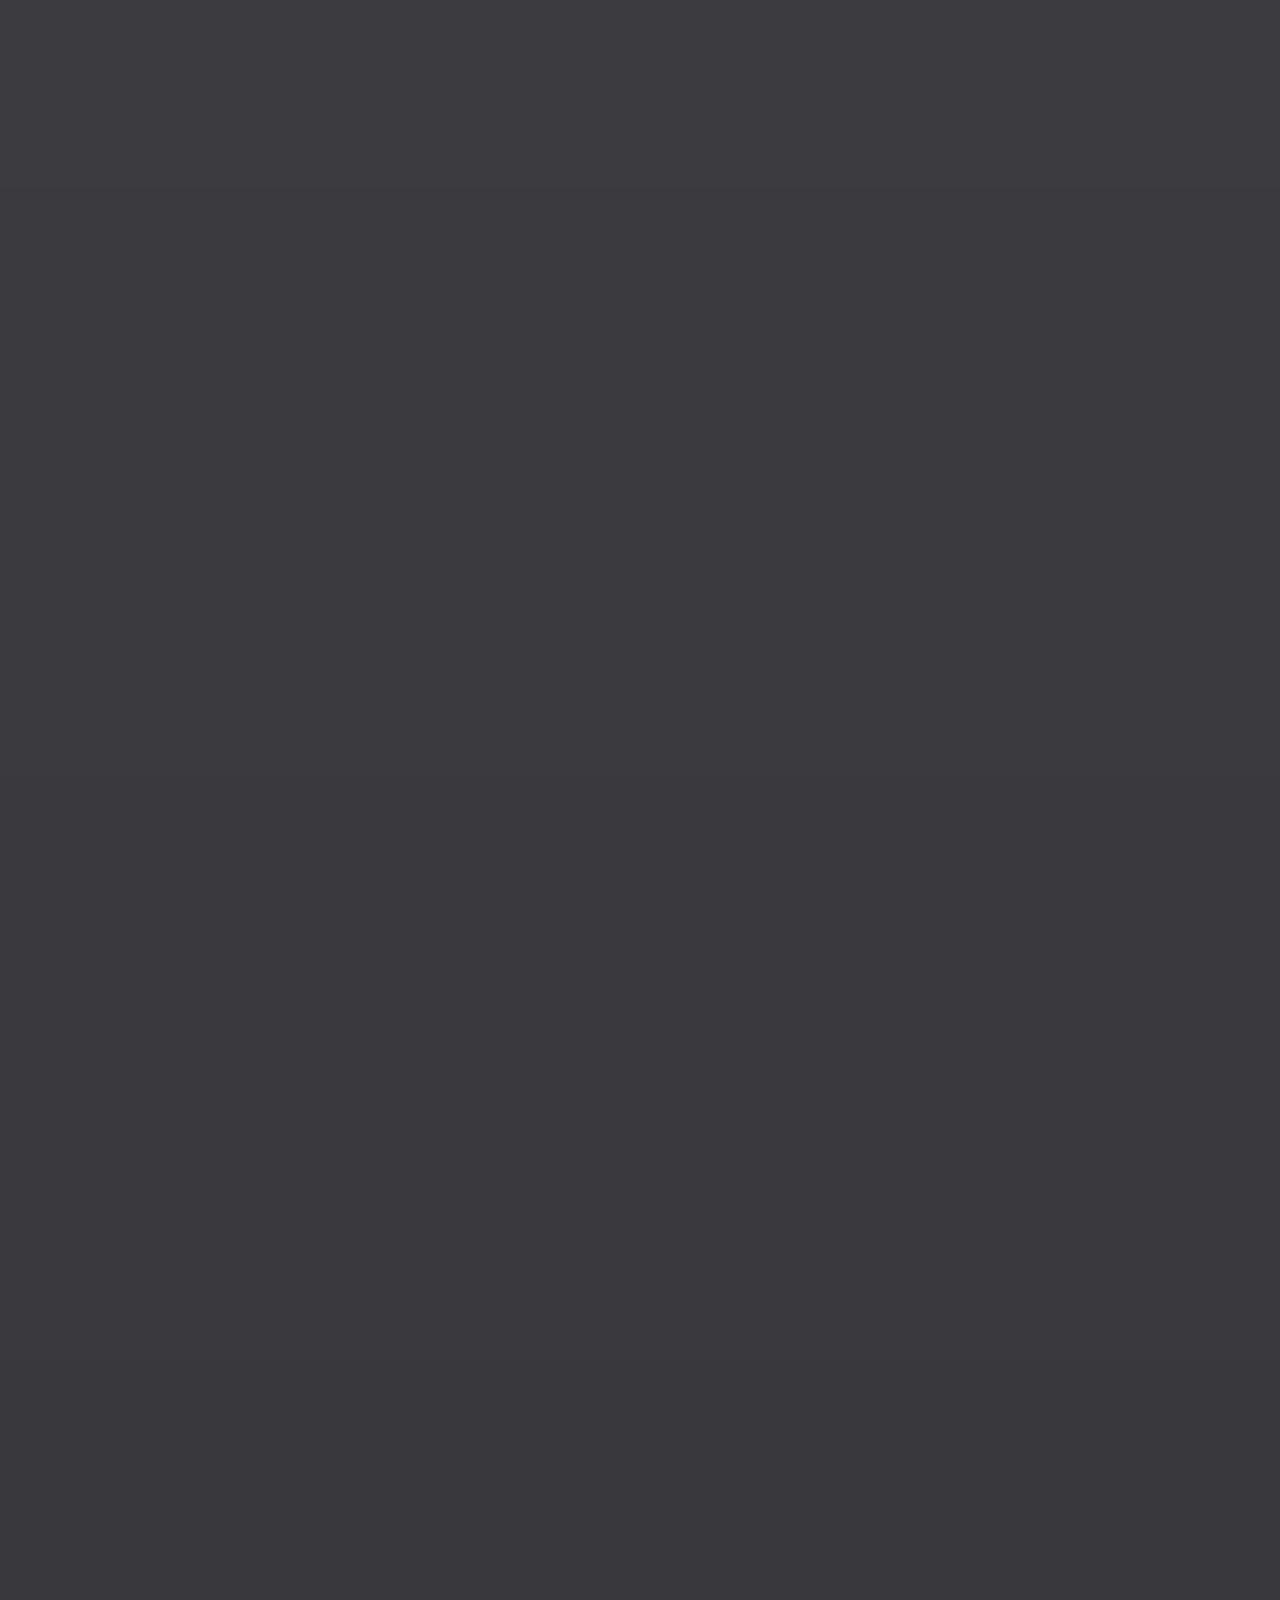
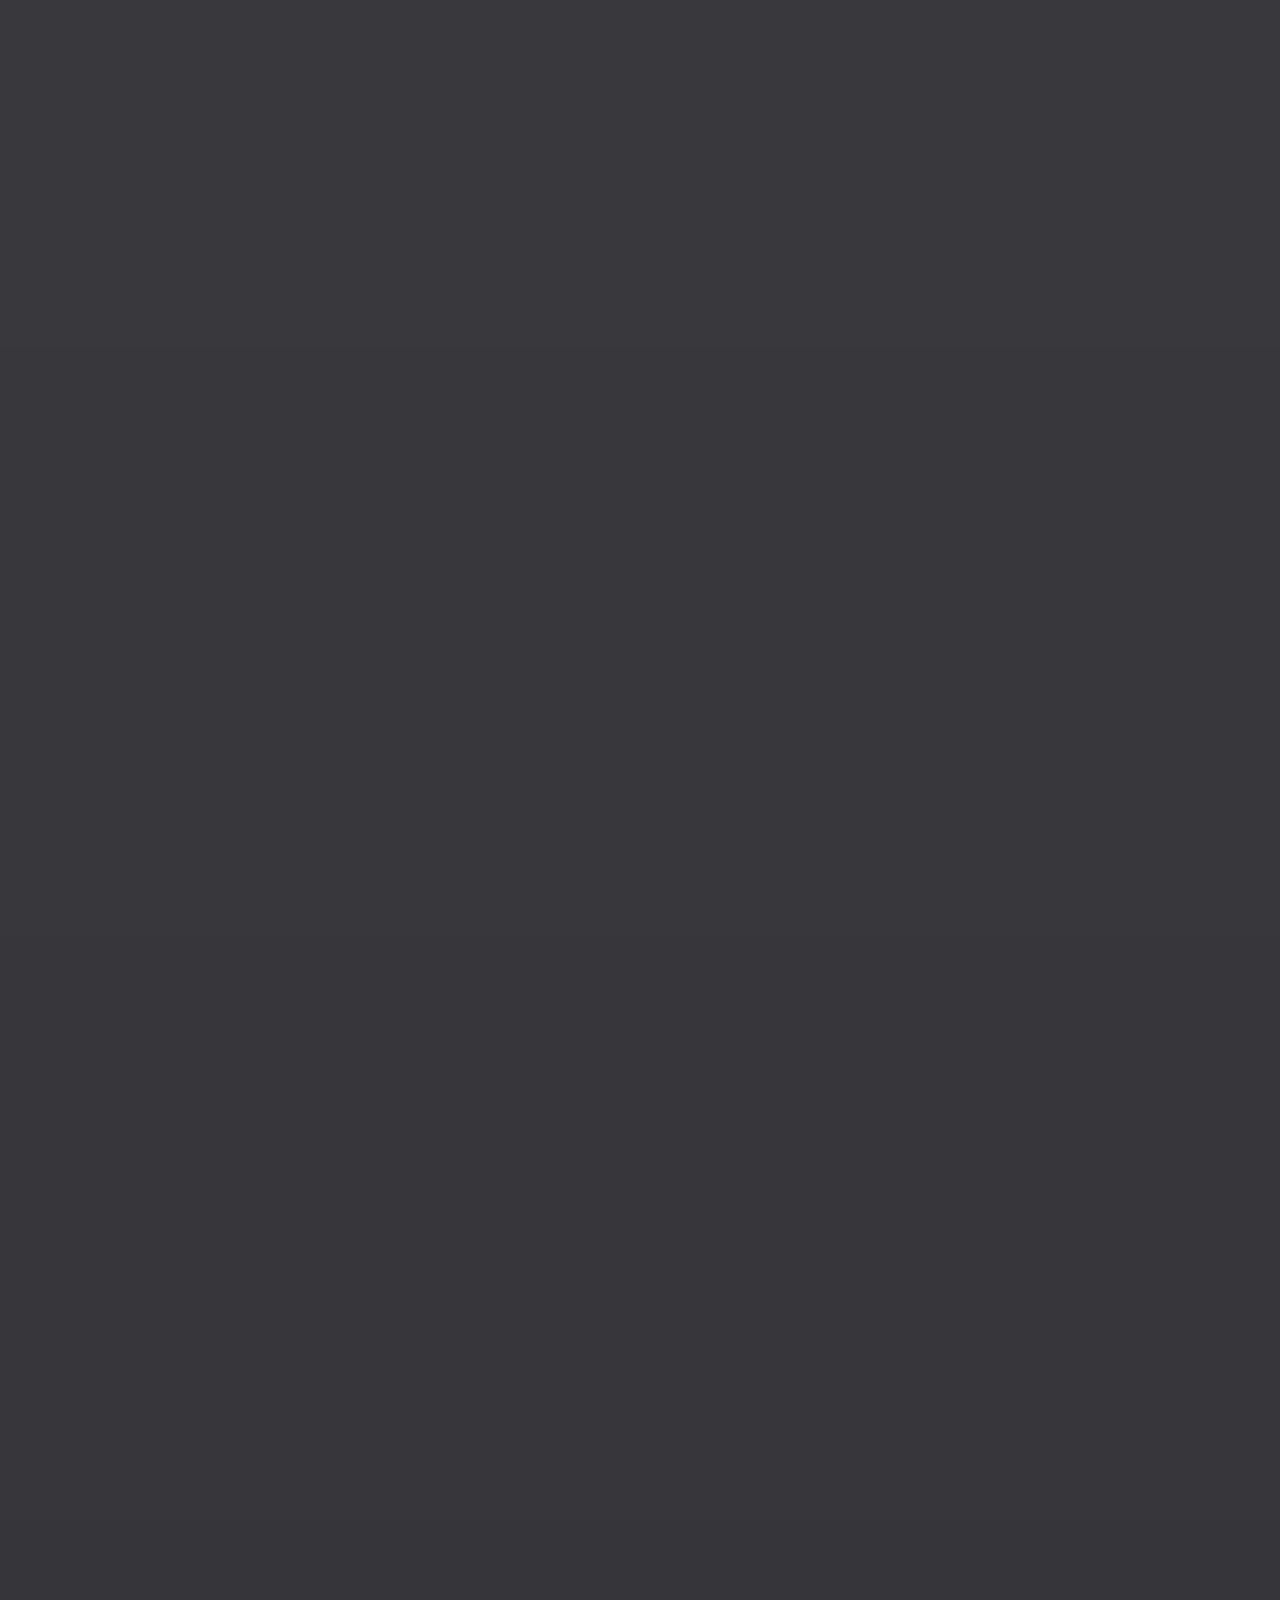
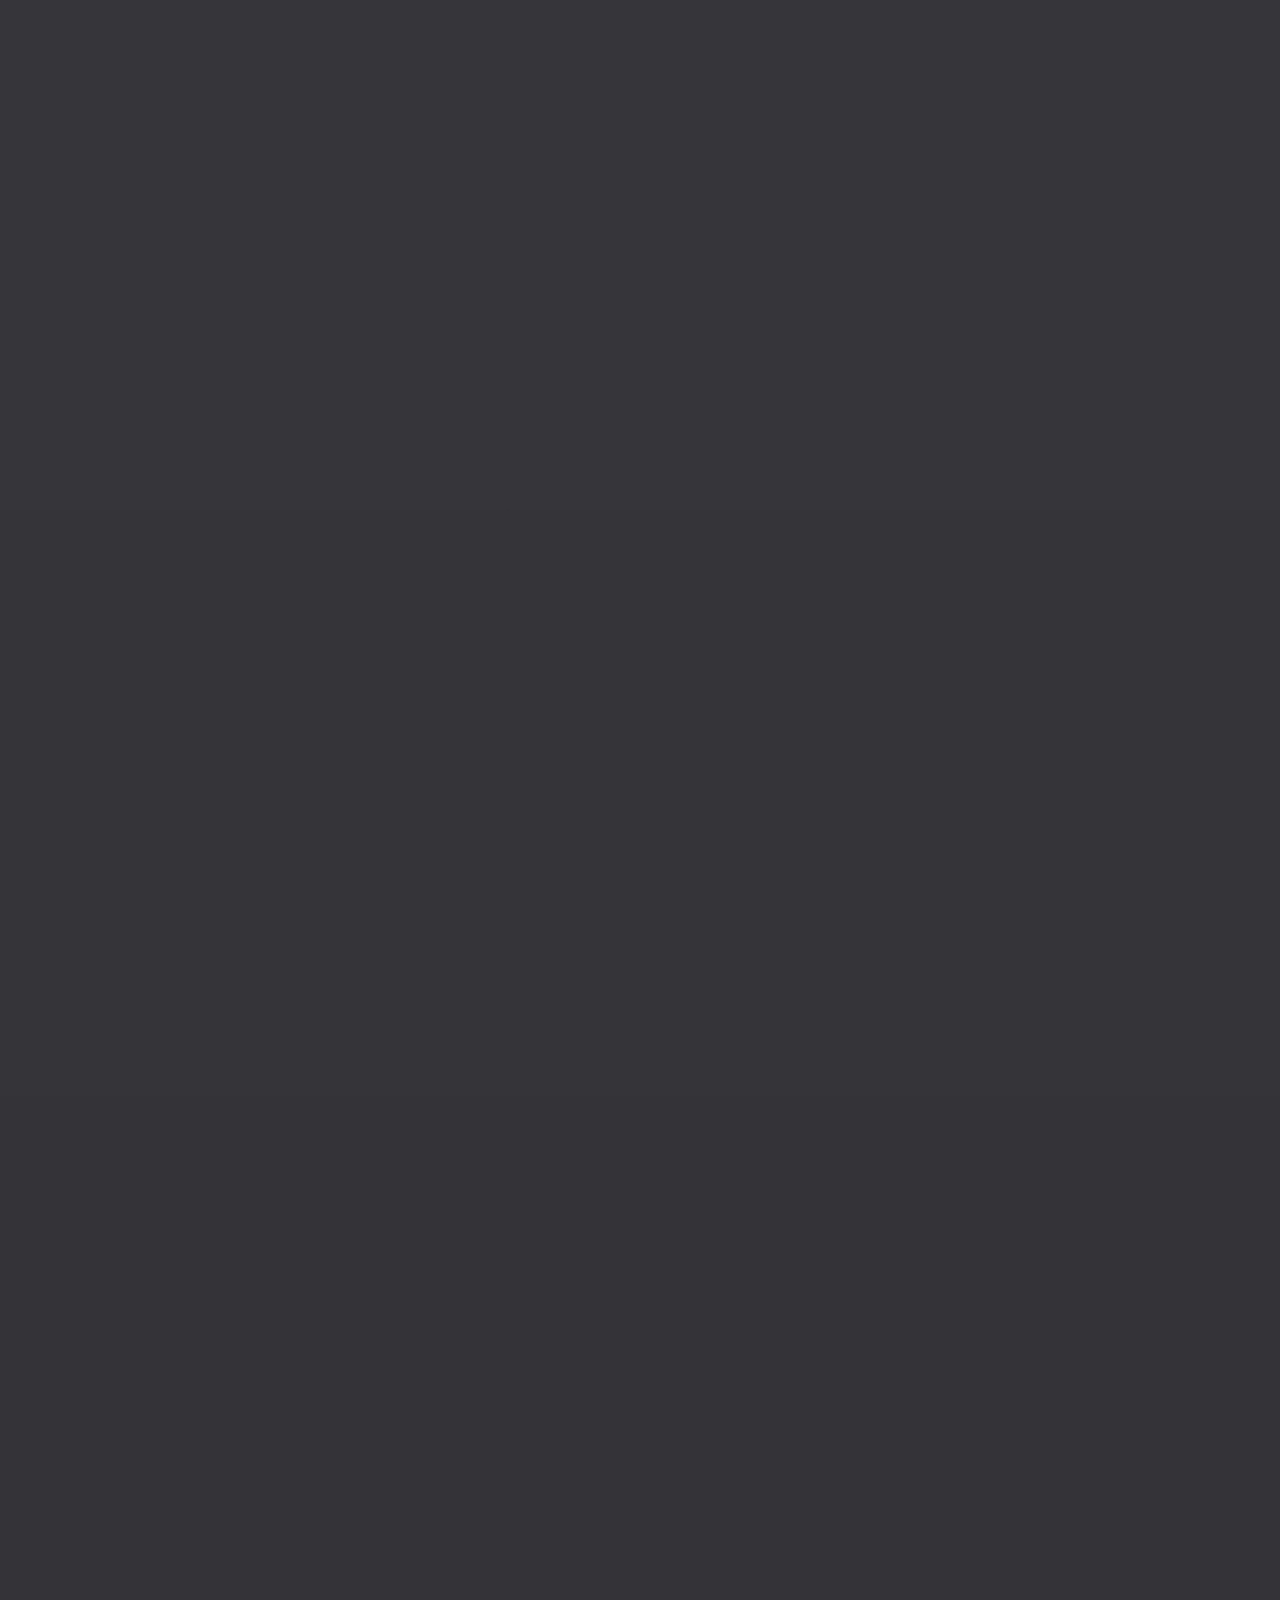
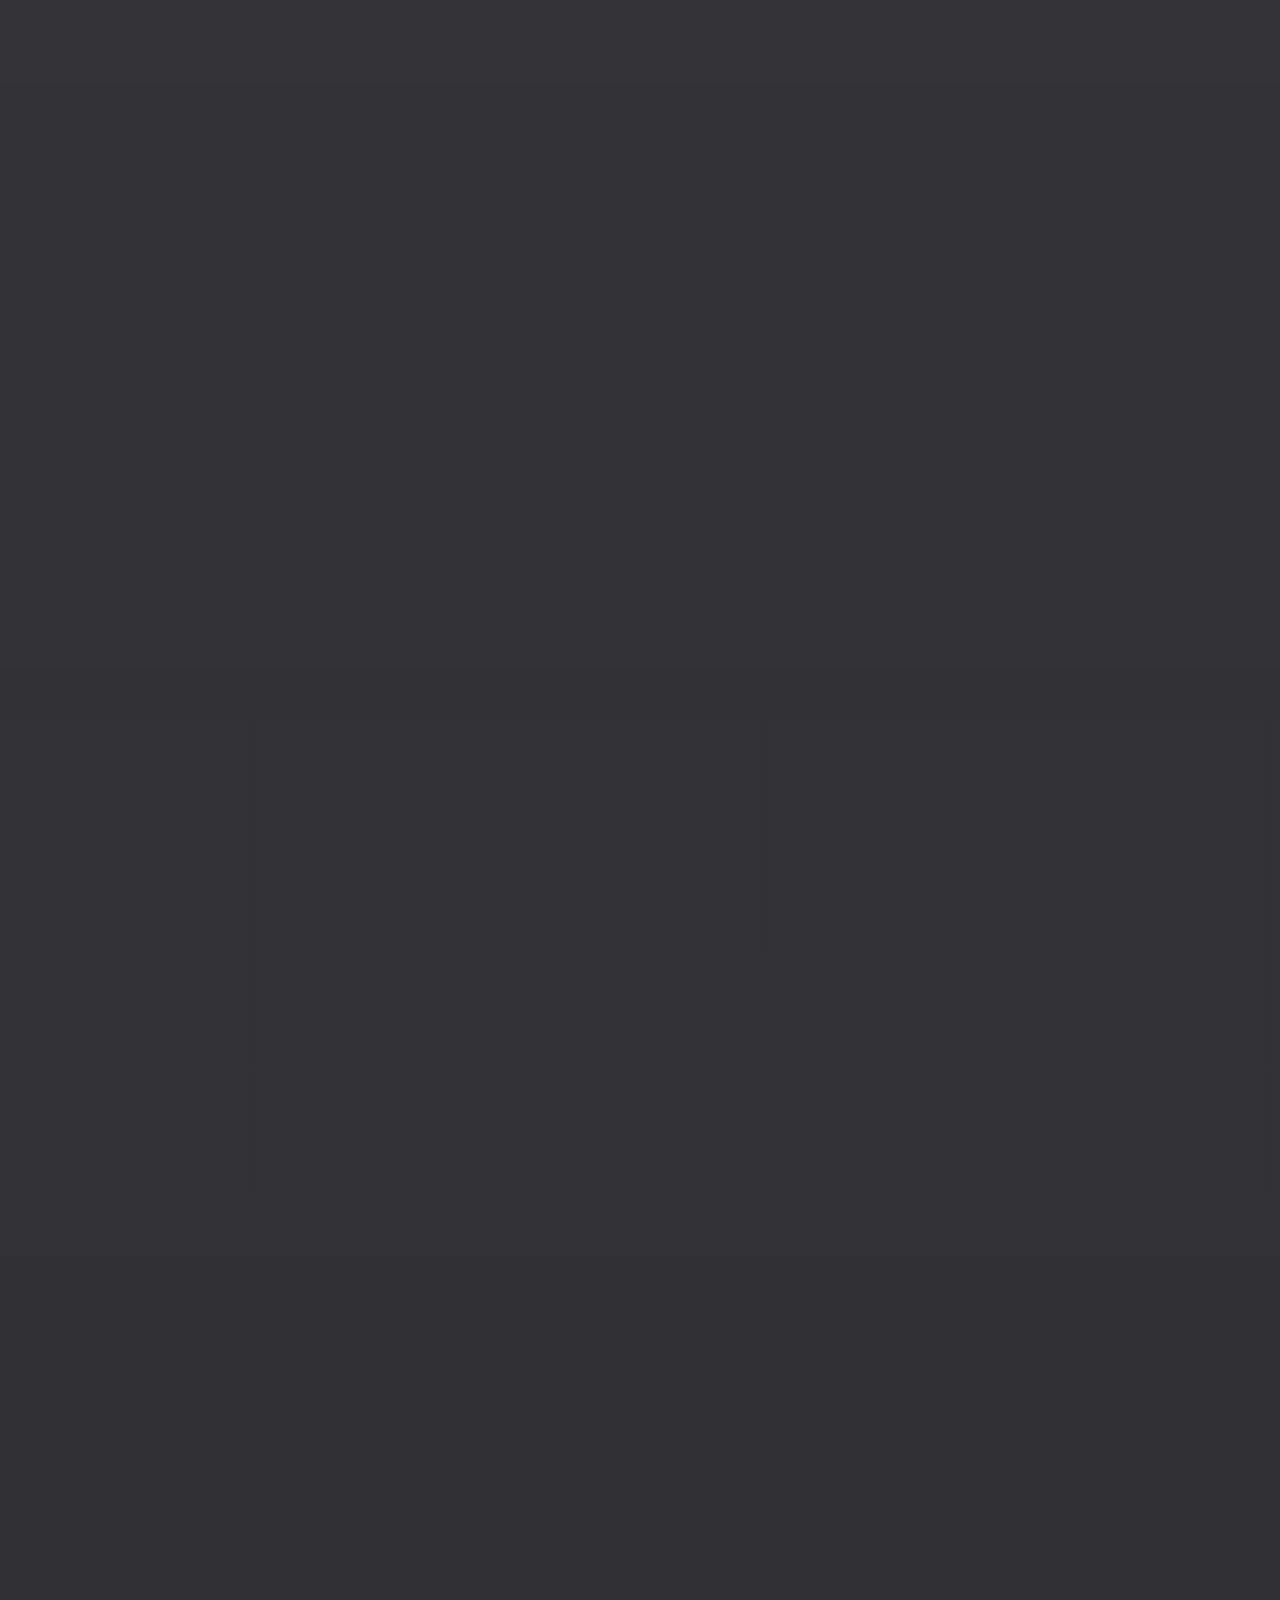
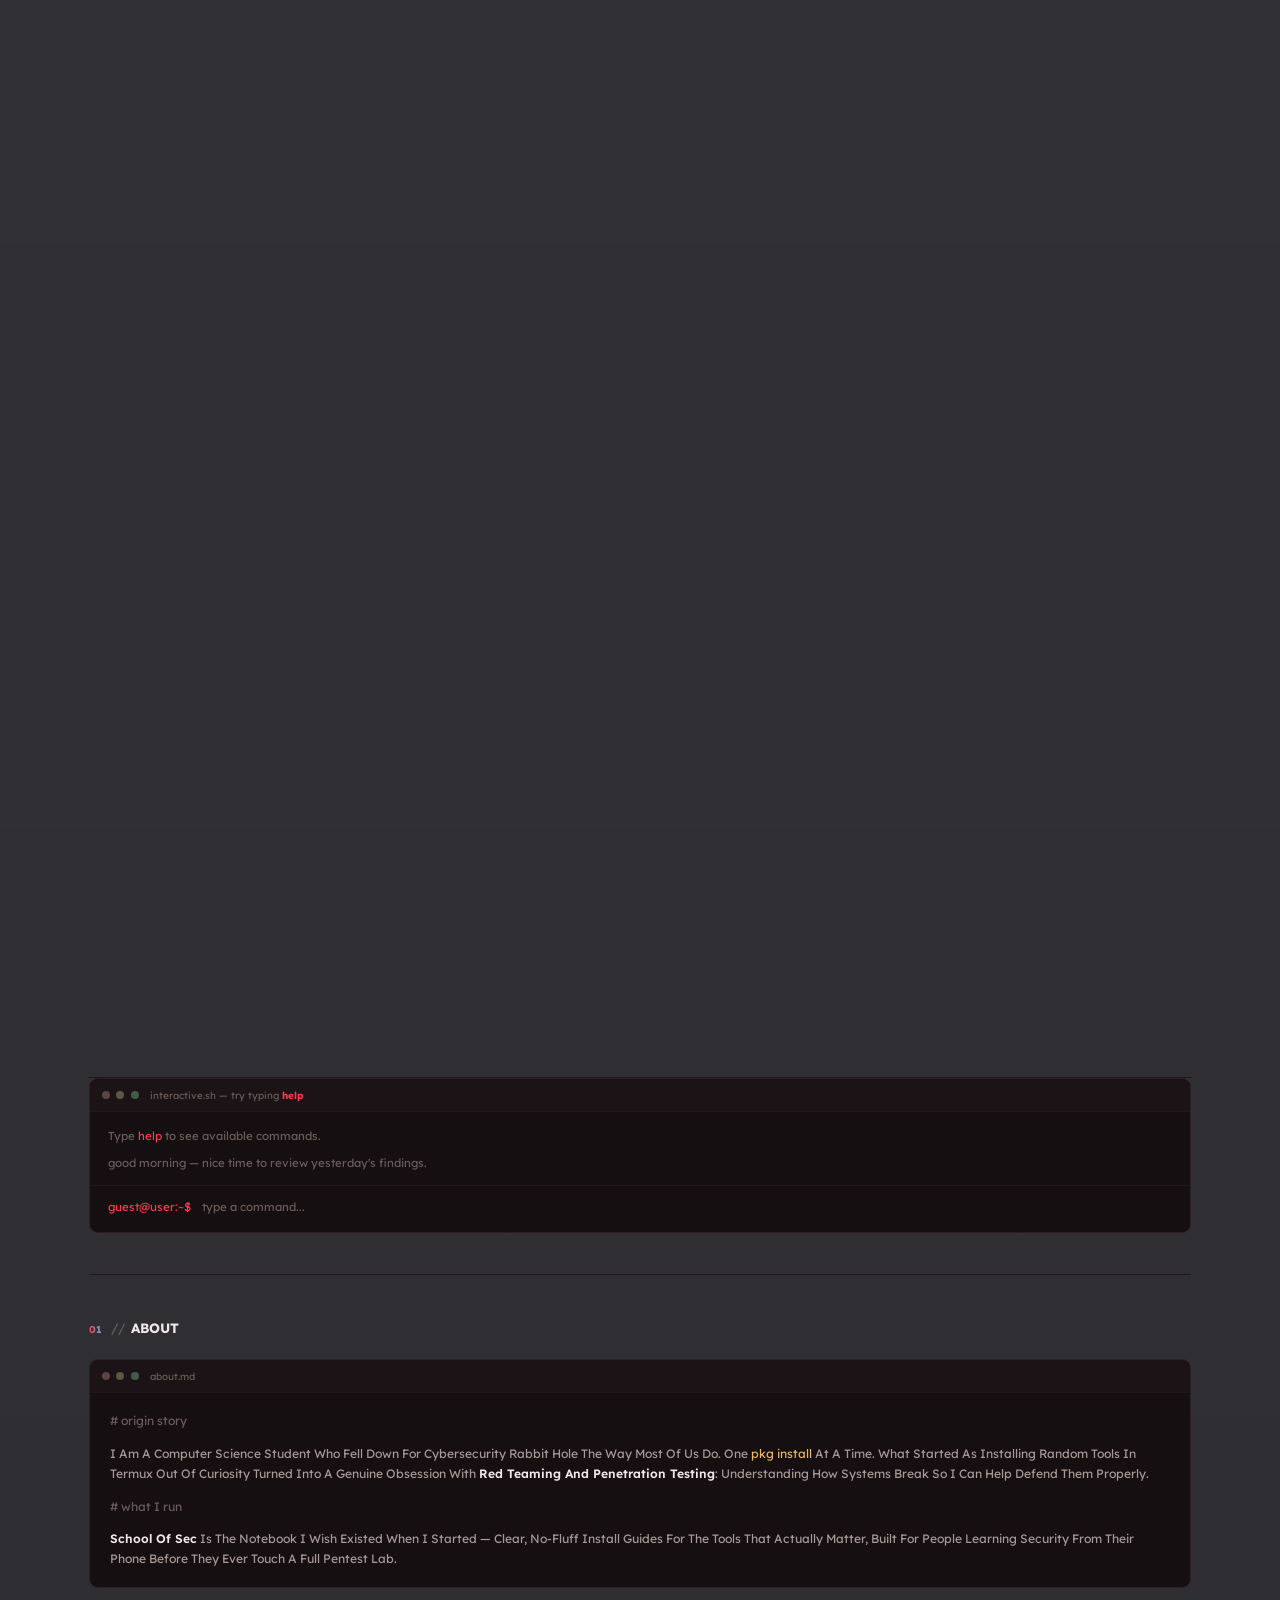
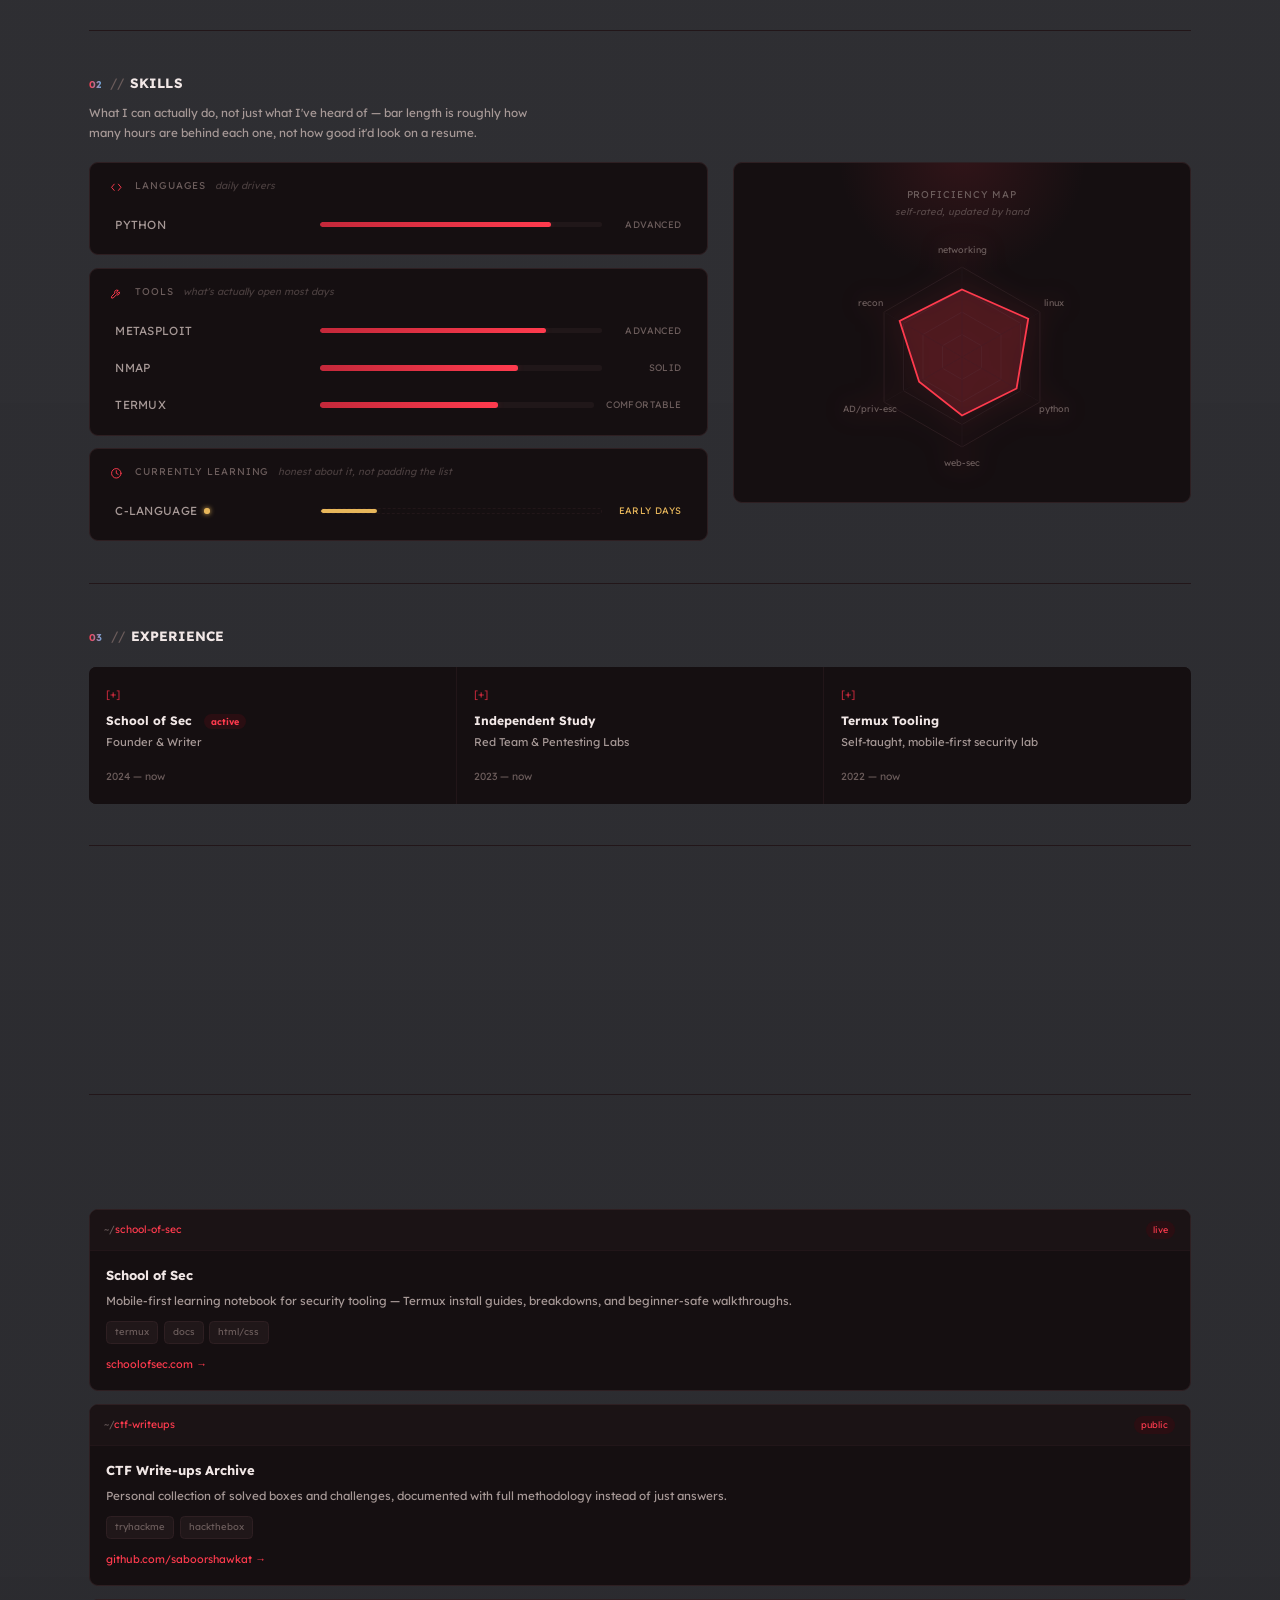
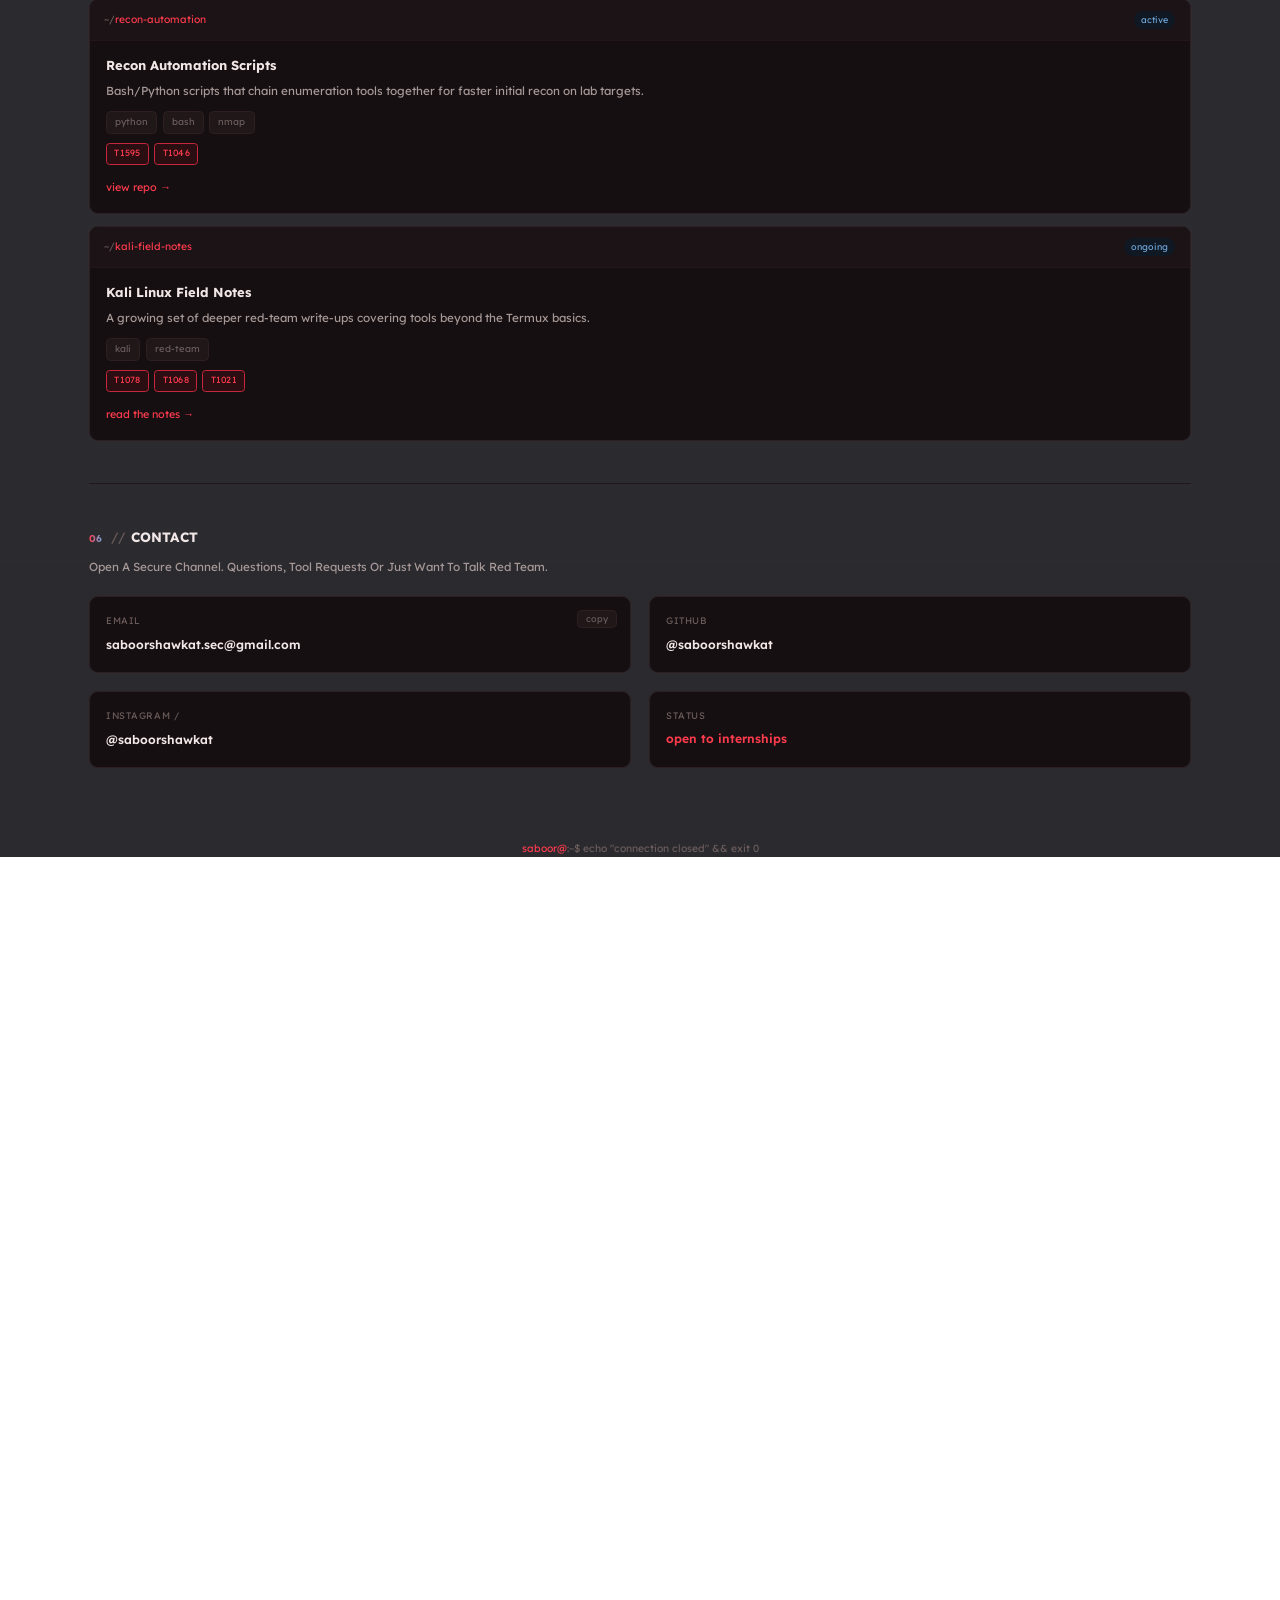
==== commit f3438cb2: "Enhance profile with social links and badges Added social media links and badges for various platfor" ====
--- a/index.html
+++ b/index.html
@@ -99,13 +99,14 @@
         <span class="hm-title">saboor@: ~/about-me</span>
       </div>
       <div class="hero-monitor-body">
+    <div class="hero-grid">
+      <div class="hero-info">
     <div class="boot-log">
       <div>[<span class="ok">OK</span>] loading identity module...</div>
       <div>[<span class="ok">OK</span>] mounting /home/saboor...</div>
       <div>[<span class="ok">OK</span>] connection secure — access granted</div>
     </div>
 
-    <div class="hero-avatar-wrap bf"><img class="hero-avatar" src="assets/profile.png"alt="Saboor Shawkat"></div>
     <h1 class="hero-name bf"><span class="glitch-accent holo-text" id="holoAccent" data-text="Saboor">Saboor</span> <span class="holo-text" id="holoName" data-text="Shawkat">Shawkat</span></h1>
     <div class="hero-role bf"><span class="prefix">$</span> whoami --role</div>
     <p class="hero-desc bf">CS Undergraduate Specializing In <strong>Red Teaming &amp; Penetration Testing</strong>. Founder Of <strong>SchoolOfSec</strong> — A Mobile First Notebook Documenting The Tools That Actually Matter, Written For People Learning From Termux Before They Ever Touch A Full Lab.</p>
@@ -120,6 +121,68 @@
       <div class="stat"><div class="stat-num">20+</div><div class="stat-label">guides shipped</div></div>
       <div class="stat"><div class="stat-num">12</div><div class="stat-label">tools mastered</div></div>
       <div class="stat"><div class="stat-num">root</div><div class="stat-label">access level</div></div>
+    </div>
+      </div>
+
+      <div class="hero-side bf">
+        <div class="hero-avatar-orbit">
+          <div class="hero-avatar-frame">
+            <img class="hero-avatar" src="assets/profile.png" alt="Saboor Shawkat">
+          </div>
+          <a class="hero-social-link orbit-a" href="https://github.com/saboorshawkat" title="GitHub" aria-label="GitHub">
+            <svg viewBox="0 0 24 24" fill="currentColor"><path d="M12 2C6.48 2 2 6.58 2 12.25c0 4.53 2.87 8.37 6.84 9.73.5.1.68-.22.68-.5 0-.24-.01-1.04-.01-1.88-2.78.51-3.5-.7-3.72-1.34-.13-.34-.68-1.38-1.16-1.66-.4-.22-.97-.76-.01-.77.9-.01 1.54.85 1.76 1.2 1.03 1.75 2.67 1.26 3.32.96.1-.75.4-1.26.72-1.55-2.55-.29-5.23-1.31-5.23-5.79 0-1.28.44-2.32 1.16-3.14-.12-.29-.5-1.48.11-3.08 0 0 .95-.31 3.1 1.2a10.5 10.5 0 015.64 0c2.15-1.51 3.1-1.2 3.1-1.2.61 1.6.23 2.79.11 3.08.72.82 1.16 1.85 1.16 3.14 0 4.49-2.69 5.5-5.25 5.78.41.36.77 1.07.77 2.17 0 1.57-.01 2.83-.01 3.22 0 .28.18.61.69.5C19.14 20.6 22 16.76 22 12.25 22 6.58 17.52 2 12 2z"/></svg>
+          </a>
+          <a class="hero-social-link orbit-d" href="https://facebook.com/saboorshawkat" title="Facebook" aria-label="Facebook">
+  <svg viewBox="0 0 24 24" fill="currentColor"><path d="M13.5 21v-7.8h2.6l.4-3h-3v-1.9c0-.87.24-1.46 1.5-1.46h1.6V4.14C15.9 4.06 15 4 13.94 4c-2.2 0-3.7 1.34-3.7 3.8v2.4H7.6v3h2.64V21h3.26z"/></svg>
+</a>
+<a class="hero-social-link orbit-e" href="https://wa.me/91XXXXXXXXXX" title="WhatsApp" aria-label="WhatsApp">
+  <svg viewBox="0 0 24 24" fill="currentColor"><path d="M12 2C6.48 2 2 6.44 2 11.9c0 1.94.55 3.75 1.5 5.3L2 22l4.94-1.44a10.1 10.1 0 005.06 1.34c5.52 0 10-4.44 10-9.9S17.52 2 12 2zm0 18.02c-1.63 0-3.15-.47-4.42-1.28l-.32-.2-3.02.88.9-2.93-.21-.33a7.86 7.86 0 01-1.31-4.26C3.62 7.5 7.36 3.9 12 3.9s8.38 3.6 8.38 8.02S16.64 20.02 12 20.02zm4.42-5.98c-.24-.12-1.43-.7-1.65-.78-.22-.08-.38-.12-.55.12-.16.24-.63.78-.77.94-.14.16-.28.18-.52.06-.24-.12-1.01-.37-1.92-1.18-.71-.63-1.19-1.4-1.33-1.64-.14-.24-.02-.37.1-.49.11-.11.24-.28.36-.42.12-.14.16-.24.24-.4.08-.16.04-.3-.02-.42-.06-.12-.55-1.32-.75-1.8-.2-.47-.4-.4-.55-.41h-.47c-.16 0-.42.06-.64.3-.22.24-.84.82-.84 2s.86 2.32.98 2.48c.12.16 1.69 2.58 4.1 3.62.57.25 1.02.4 1.37.51.57.18 1.09.16 1.5.1.46-.07 1.43-.58 1.63-1.15.2-.56.2-1.04.14-1.15-.06-.1-.22-.16-.46-.28z"/></svg>
+</a>
+          <a class="hero-social-link orbit-b" href="https://instagram.com/saboorshawkat/" title="Instagram" aria-label="Instagram">
+            <svg viewBox="0 0 24 24" fill="none" stroke="currentColor" stroke-width="1.8" stroke-linecap="round" stroke-linejoin="round"><rect x="3" y="3" width="18" height="18" rx="5"/><circle cx="12" cy="12" r="4"/><circle cx="17.3" cy="6.7" r="1" fill="currentColor" stroke="none"/></svg>
+          </a>
+          <a class="hero-social-link orbit-c" href="mailto:saboorshawkat.sec@gmail.com" title="Email" aria-label="Email">
+            <svg viewBox="0 0 24 24" fill="none" stroke="currentColor" stroke-width="1.8" stroke-linecap="round" stroke-linejoin="round"><rect x="3" y="5.5" width="18" height="13" rx="2"/><path d="M3 6.5l9 7 9-7"/></svg>
+          </a>
+        </div>
+        <div class="hero-badges">
+  <div class="badge-shield badge-htb" title="Hack The Box">
+    <svg class="badge-shape" viewBox="0 0 100 112" preserveAspectRatio="none">
+      <path d="M50 0 L100 18 L100 58 Q100 92 50 112 Q0 92 0 58 L0 18 Z"/>
+    </svg>
+    <div class="badge-content">
+      <span class="badge-icon">
+        <svg viewBox="0 0 24 24" fill="none" stroke="currentColor" stroke-width="1.8" stroke-linecap="round" stroke-linejoin="round"><path d="M12 2 L21 7 V17 L12 22 L3 17 V7 Z"/><path d="M12 2 V22 M3 7 L21 17 M21 7 L3 17"/></svg>
+      </span>
+      <span class="badge-label">HTB</span>
+    </div>
+  </div>
+
+  <div class="badge-shield badge-thm" title="TryHackMe">
+    <svg class="badge-shape" viewBox="0 0 100 112" preserveAspectRatio="none">
+      <path d="M50 0 L100 18 L100 58 Q100 92 50 112 Q0 92 0 58 L0 18 Z"/>
+    </svg>
+    <div class="badge-content">
+      <span class="badge-icon">
+        <svg viewBox="0 0 24 24" fill="none" stroke="currentColor" stroke-width="1.8" stroke-linecap="round" stroke-linejoin="round"><path d="M14.7 6.3a4 4 0 00-5.4 5.4L3 18v3h3l6.3-6.3a4 4 0 005.4-5.4l-2.65 2.65a1.4 1.4 0 01-2-2L14.7 6.3z"/></svg>
+      </span>
+      <span class="badge-label">THM</span>
+    </div>
+  </div>
+
+  <div class="badge-shield badge-cisco" title="Cisco">
+    <svg class="badge-shape" viewBox="0 0 100 112" preserveAspectRatio="none">
+      <path d="M50 0 L100 18 L100 58 Q100 92 50 112 Q0 92 0 58 L0 18 Z"/>
+    </svg>
+    <div class="badge-content">
+      <span class="badge-icon">
+        <svg viewBox="0 0 24 24" fill="none" stroke="currentColor" stroke-width="1.8" stroke-linecap="round" stroke-linejoin="round"><rect x="2" y="8" width="20" height="10" rx="2"/><path d="M6 8V6a2 2 0 012-2h8a2 2 0 012 2v2M8 12h.01M12 12h.01M16 12h.01"/></svg>
+      </span>
+      <span class="badge-label">Cisco</span>
+    </div>
+  </div>
+</div>
+      </div>
     </div>
       </div>
     </div>
@@ -193,7 +256,7 @@
         <div class="skills-radar-glow"></div>
         <div class="skills-radar-head">
           <span class="skill-cat-name">proficiency map</span>
-          <span class="skills-radar-note">Self-Rated</span>
+          <span class="skills-radar-note">self-rated, updated by hand</span>
         </div>
         <div id="skillsRadarWrap" class="skills-radar-wrap"></div>
       </div>
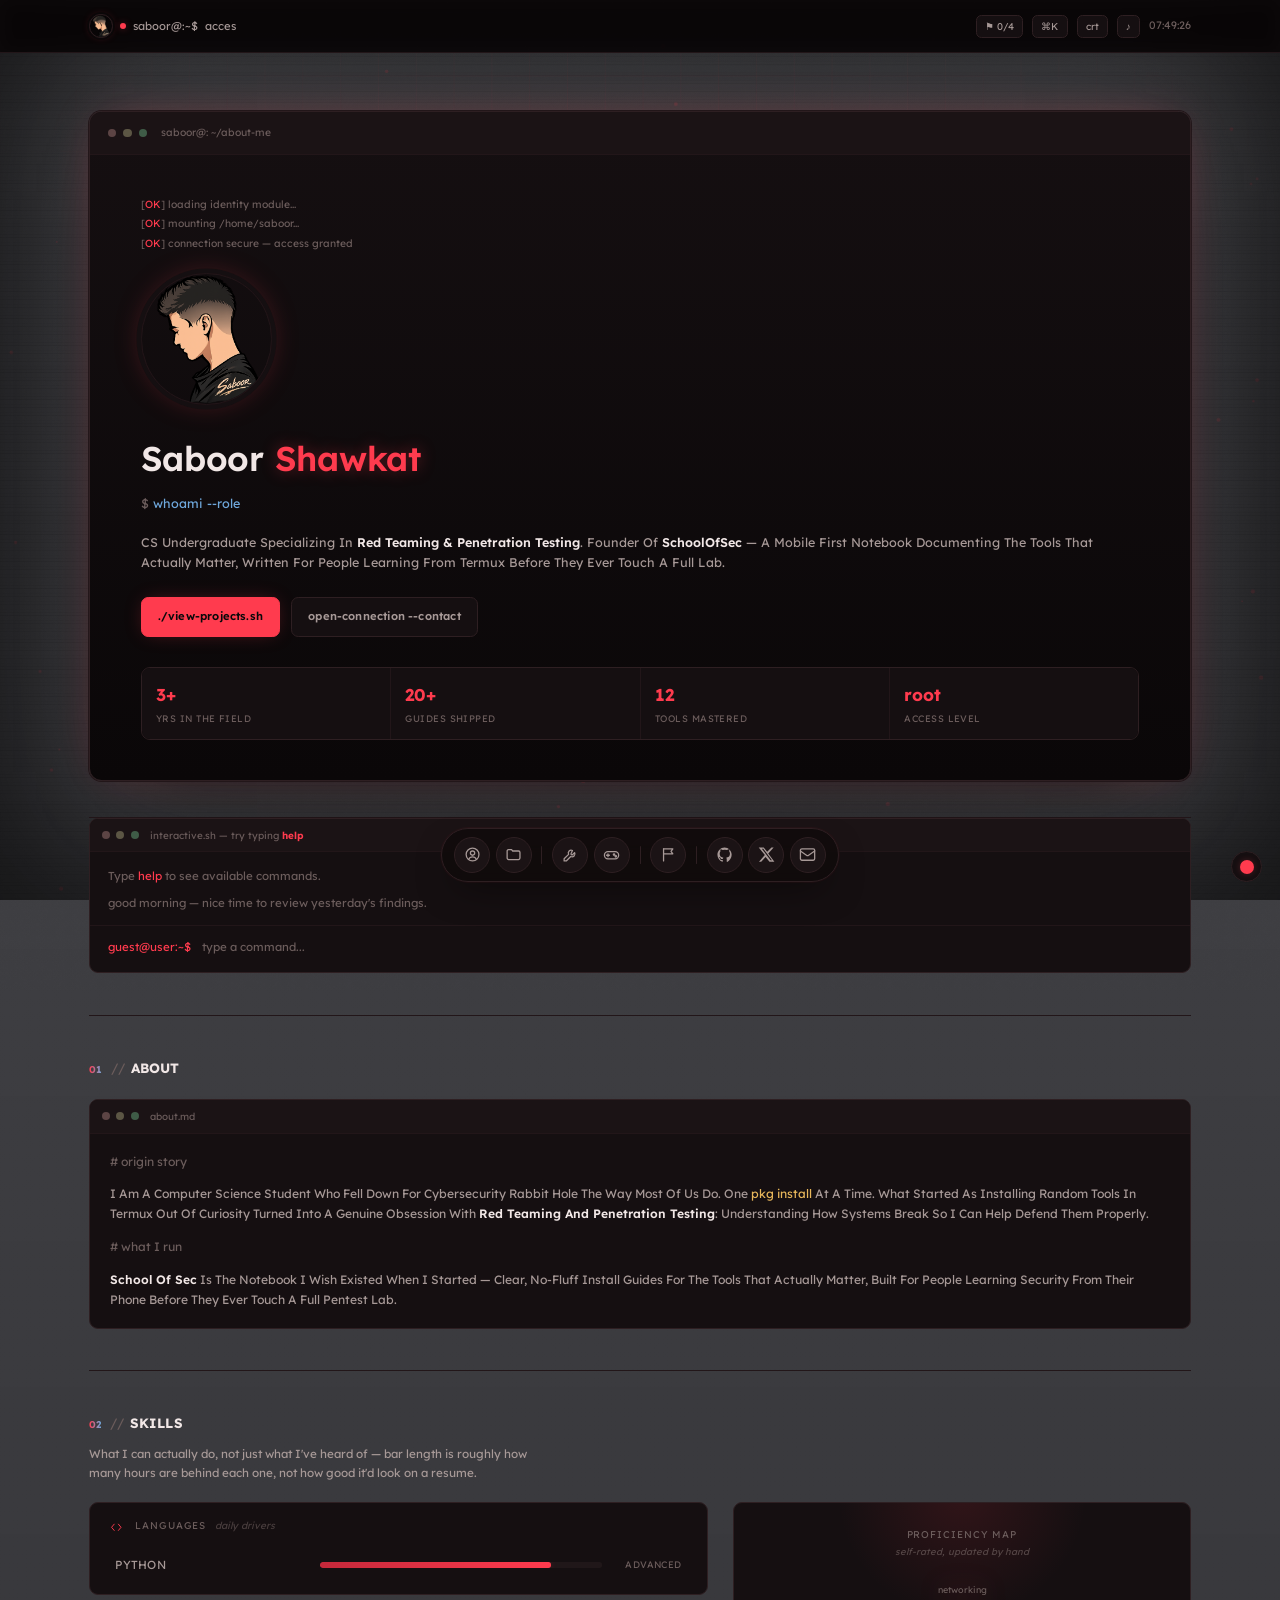
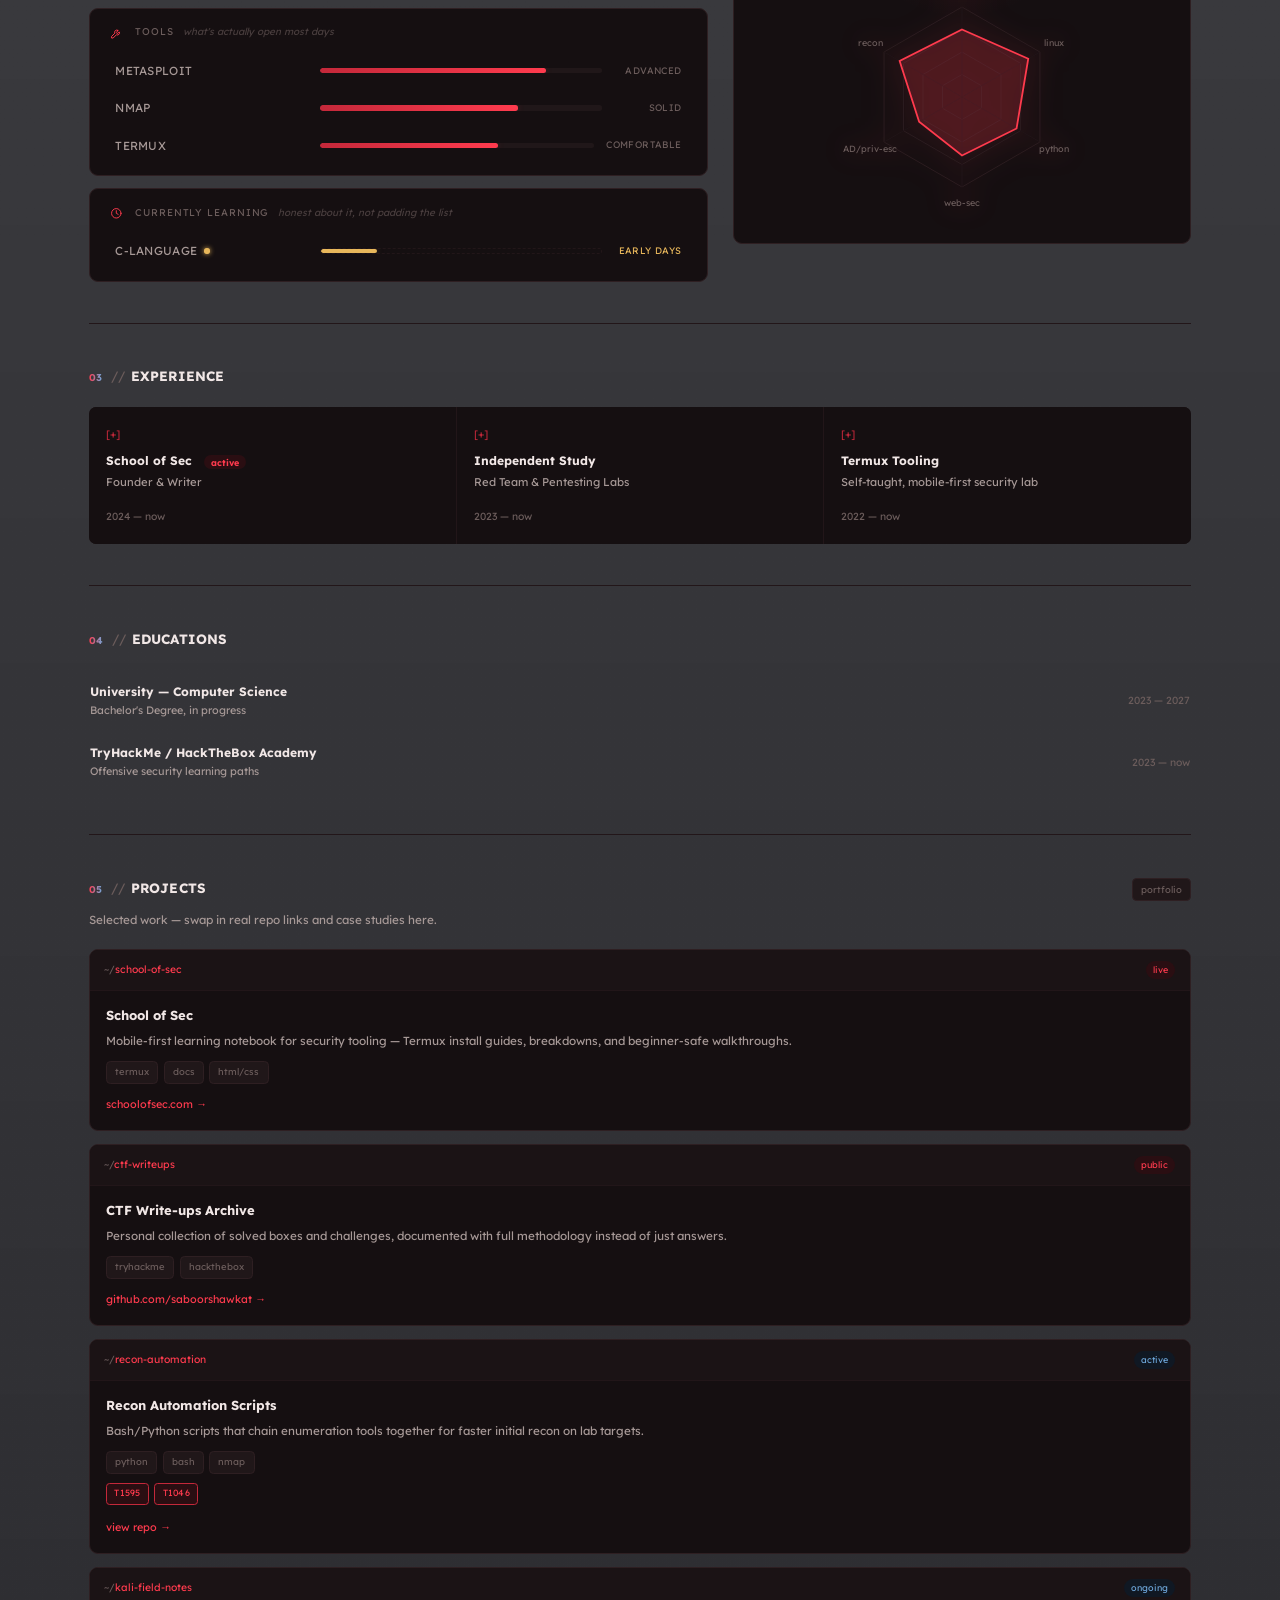
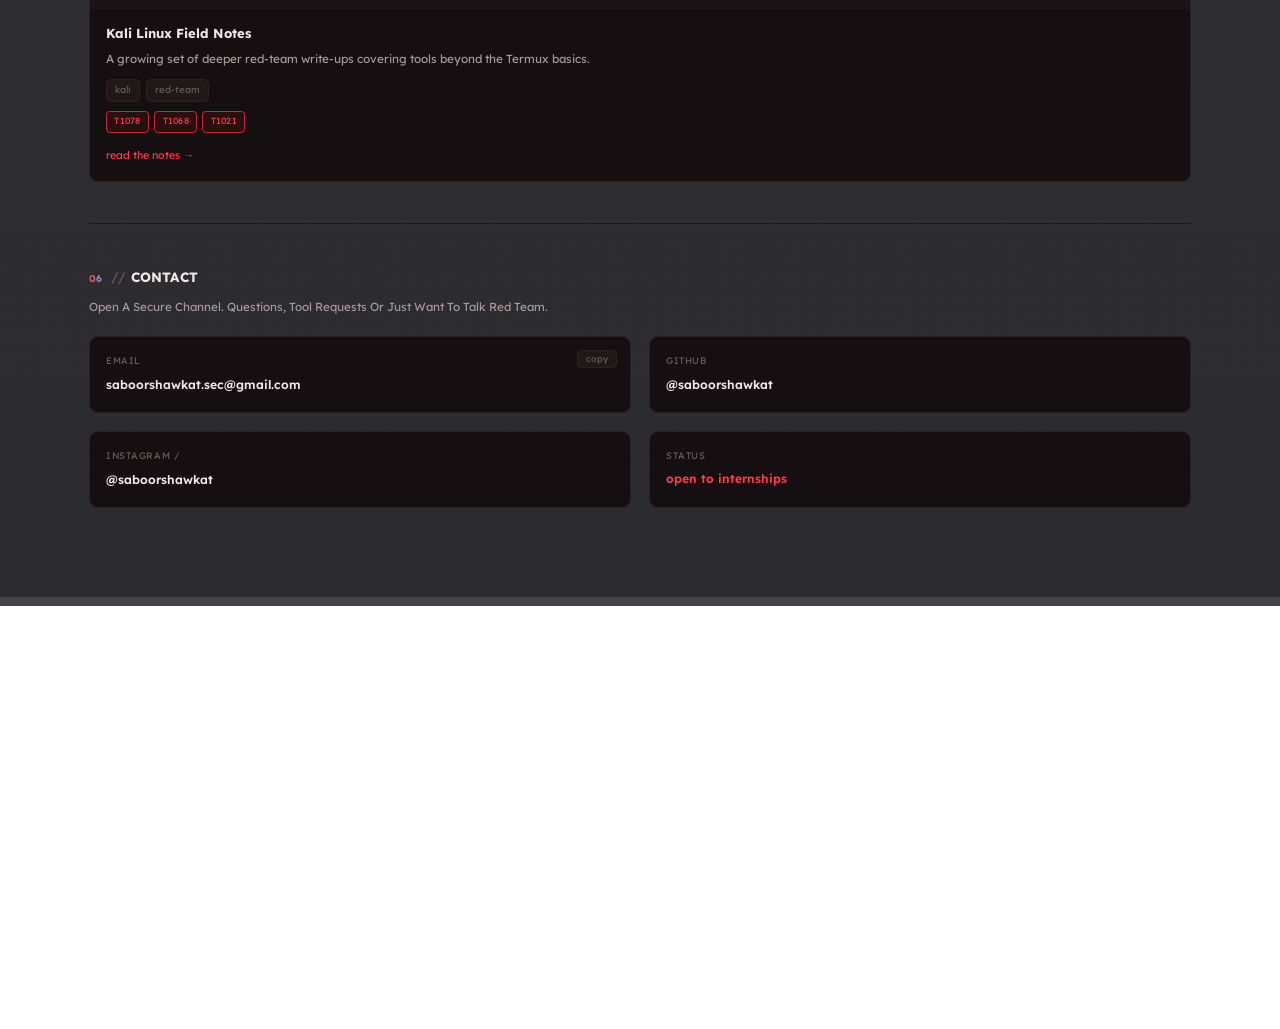
==== commit 8b91f742: "Refactor hero section layout in index.html Removed unnecessary hero-grid and hero-side sections. Upd" ====
--- a/index.html
+++ b/index.html
@@ -99,15 +99,14 @@
         <span class="hm-title">saboor@: ~/about-me</span>
       </div>
       <div class="hero-monitor-body">
-    <div class="hero-grid">
-      <div class="hero-info">
     <div class="boot-log">
       <div>[<span class="ok">OK</span>] loading identity module...</div>
       <div>[<span class="ok">OK</span>] mounting /home/saboor...</div>
       <div>[<span class="ok">OK</span>] connection secure — access granted</div>
     </div>
 
-    <h1 class="hero-name bf"><span class="glitch-accent holo-text" id="holoAccent" data-text="Saboor">Saboor</span> <span class="holo-text" id="holoName" data-text="Shawkat">Shawkat</span></h1>
+    <div class="hero-avatar-wrap bf"><img class="hero-avatar" src="assets/profile.png"alt="Saboor Shawkat"></div>
+    <h1 class="hero-name bf"><span class="holo-text" id="holoName" data-text="Saboor">Saboor</span> <span class="glitch-accent holo-text" id="holoAccent" data-text="Shawkat">Shawkat</span></h1>
     <div class="hero-role bf"><span class="prefix">$</span> whoami --role</div>
     <p class="hero-desc bf">CS Undergraduate Specializing In <strong>Red Teaming &amp; Penetration Testing</strong>. Founder Of <strong>SchoolOfSec</strong> — A Mobile First Notebook Documenting The Tools That Actually Matter, Written For People Learning From Termux Before They Ever Touch A Full Lab.</p>
 
@@ -121,68 +120,6 @@
       <div class="stat"><div class="stat-num">20+</div><div class="stat-label">guides shipped</div></div>
       <div class="stat"><div class="stat-num">12</div><div class="stat-label">tools mastered</div></div>
       <div class="stat"><div class="stat-num">root</div><div class="stat-label">access level</div></div>
-    </div>
-      </div>
-
-      <div class="hero-side bf">
-        <div class="hero-avatar-orbit">
-          <div class="hero-avatar-frame">
-            <img class="hero-avatar" src="assets/profile.png" alt="Saboor Shawkat">
-          </div>
-          <a class="hero-social-link orbit-a" href="https://github.com/saboorshawkat" title="GitHub" aria-label="GitHub">
-            <svg viewBox="0 0 24 24" fill="currentColor"><path d="M12 2C6.48 2 2 6.58 2 12.25c0 4.53 2.87 8.37 6.84 9.73.5.1.68-.22.68-.5 0-.24-.01-1.04-.01-1.88-2.78.51-3.5-.7-3.72-1.34-.13-.34-.68-1.38-1.16-1.66-.4-.22-.97-.76-.01-.77.9-.01 1.54.85 1.76 1.2 1.03 1.75 2.67 1.26 3.32.96.1-.75.4-1.26.72-1.55-2.55-.29-5.23-1.31-5.23-5.79 0-1.28.44-2.32 1.16-3.14-.12-.29-.5-1.48.11-3.08 0 0 .95-.31 3.1 1.2a10.5 10.5 0 015.64 0c2.15-1.51 3.1-1.2 3.1-1.2.61 1.6.23 2.79.11 3.08.72.82 1.16 1.85 1.16 3.14 0 4.49-2.69 5.5-5.25 5.78.41.36.77 1.07.77 2.17 0 1.57-.01 2.83-.01 3.22 0 .28.18.61.69.5C19.14 20.6 22 16.76 22 12.25 22 6.58 17.52 2 12 2z"/></svg>
-          </a>
-          <a class="hero-social-link orbit-d" href="https://facebook.com/saboorshawkat" title="Facebook" aria-label="Facebook">
-  <svg viewBox="0 0 24 24" fill="currentColor"><path d="M13.5 21v-7.8h2.6l.4-3h-3v-1.9c0-.87.24-1.46 1.5-1.46h1.6V4.14C15.9 4.06 15 4 13.94 4c-2.2 0-3.7 1.34-3.7 3.8v2.4H7.6v3h2.64V21h3.26z"/></svg>
-</a>
-<a class="hero-social-link orbit-e" href="https://wa.me/91XXXXXXXXXX" title="WhatsApp" aria-label="WhatsApp">
-  <svg viewBox="0 0 24 24" fill="currentColor"><path d="M12 2C6.48 2 2 6.44 2 11.9c0 1.94.55 3.75 1.5 5.3L2 22l4.94-1.44a10.1 10.1 0 005.06 1.34c5.52 0 10-4.44 10-9.9S17.52 2 12 2zm0 18.02c-1.63 0-3.15-.47-4.42-1.28l-.32-.2-3.02.88.9-2.93-.21-.33a7.86 7.86 0 01-1.31-4.26C3.62 7.5 7.36 3.9 12 3.9s8.38 3.6 8.38 8.02S16.64 20.02 12 20.02zm4.42-5.98c-.24-.12-1.43-.7-1.65-.78-.22-.08-.38-.12-.55.12-.16.24-.63.78-.77.94-.14.16-.28.18-.52.06-.24-.12-1.01-.37-1.92-1.18-.71-.63-1.19-1.4-1.33-1.64-.14-.24-.02-.37.1-.49.11-.11.24-.28.36-.42.12-.14.16-.24.24-.4.08-.16.04-.3-.02-.42-.06-.12-.55-1.32-.75-1.8-.2-.47-.4-.4-.55-.41h-.47c-.16 0-.42.06-.64.3-.22.24-.84.82-.84 2s.86 2.32.98 2.48c.12.16 1.69 2.58 4.1 3.62.57.25 1.02.4 1.37.51.57.18 1.09.16 1.5.1.46-.07 1.43-.58 1.63-1.15.2-.56.2-1.04.14-1.15-.06-.1-.22-.16-.46-.28z"/></svg>
-</a>
-          <a class="hero-social-link orbit-b" href="https://instagram.com/saboorshawkat/" title="Instagram" aria-label="Instagram">
-            <svg viewBox="0 0 24 24" fill="none" stroke="currentColor" stroke-width="1.8" stroke-linecap="round" stroke-linejoin="round"><rect x="3" y="3" width="18" height="18" rx="5"/><circle cx="12" cy="12" r="4"/><circle cx="17.3" cy="6.7" r="1" fill="currentColor" stroke="none"/></svg>
-          </a>
-          <a class="hero-social-link orbit-c" href="mailto:saboorshawkat.sec@gmail.com" title="Email" aria-label="Email">
-            <svg viewBox="0 0 24 24" fill="none" stroke="currentColor" stroke-width="1.8" stroke-linecap="round" stroke-linejoin="round"><rect x="3" y="5.5" width="18" height="13" rx="2"/><path d="M3 6.5l9 7 9-7"/></svg>
-          </a>
-        </div>
-        <div class="hero-badges">
-  <div class="badge-shield badge-htb" title="Hack The Box">
-    <svg class="badge-shape" viewBox="0 0 100 112" preserveAspectRatio="none">
-      <path d="M50 0 L100 18 L100 58 Q100 92 50 112 Q0 92 0 58 L0 18 Z"/>
-    </svg>
-    <div class="badge-content">
-      <span class="badge-icon">
-        <svg viewBox="0 0 24 24" fill="none" stroke="currentColor" stroke-width="1.8" stroke-linecap="round" stroke-linejoin="round"><path d="M12 2 L21 7 V17 L12 22 L3 17 V7 Z"/><path d="M12 2 V22 M3 7 L21 17 M21 7 L3 17"/></svg>
-      </span>
-      <span class="badge-label">HTB</span>
-    </div>
-  </div>
-
-  <div class="badge-shield badge-thm" title="TryHackMe">
-    <svg class="badge-shape" viewBox="0 0 100 112" preserveAspectRatio="none">
-      <path d="M50 0 L100 18 L100 58 Q100 92 50 112 Q0 92 0 58 L0 18 Z"/>
-    </svg>
-    <div class="badge-content">
-      <span class="badge-icon">
-        <svg viewBox="0 0 24 24" fill="none" stroke="currentColor" stroke-width="1.8" stroke-linecap="round" stroke-linejoin="round"><path d="M14.7 6.3a4 4 0 00-5.4 5.4L3 18v3h3l6.3-6.3a4 4 0 005.4-5.4l-2.65 2.65a1.4 1.4 0 01-2-2L14.7 6.3z"/></svg>
-      </span>
-      <span class="badge-label">THM</span>
-    </div>
-  </div>
-
-  <div class="badge-shield badge-cisco" title="Cisco">
-    <svg class="badge-shape" viewBox="0 0 100 112" preserveAspectRatio="none">
-      <path d="M50 0 L100 18 L100 58 Q100 92 50 112 Q0 92 0 58 L0 18 Z"/>
-    </svg>
-    <div class="badge-content">
-      <span class="badge-icon">
-        <svg viewBox="0 0 24 24" fill="none" stroke="currentColor" stroke-width="1.8" stroke-linecap="round" stroke-linejoin="round"><rect x="2" y="8" width="20" height="10" rx="2"/><path d="M6 8V6a2 2 0 012-2h8a2 2 0 012 2v2M8 12h.01M12 12h.01M16 12h.01"/></svg>
-      </span>
-      <span class="badge-label">Cisco</span>
-    </div>
-  </div>
-</div>
-      </div>
     </div>
       </div>
     </div>
@@ -398,28 +335,31 @@
 <div class="dock-wrap">
   <nav class="dock" id="dock">
     <button class="dock-item" data-href="#about"><span class="dock-tooltip">about</span>
-      <svg viewBox="0 0 24 24" fill="none" stroke="currentColor" stroke-width="1.8" stroke-linecap="round" stroke-linejoin="round"><path d="M12 2.5 20 7v10L12 21.5 4 17V7z"/><circle cx="12" cy="10.4" r="2.4"/><path d="M7.6 17c.3-2.4 2.1-3.8 4.4-3.8s4.1 1.4 4.4 3.8"/></svg>
+      <svg viewBox="0 0 24 24" fill="none" stroke="currentColor" stroke-width="1.8" stroke-linecap="round" stroke-linejoin="round"><circle cx="12" cy="12" r="9"/><circle cx="12" cy="10" r="3"/><path d="M6.5 19a6 6 0 0111 0"/></svg>
     </button>
     <button class="dock-item" data-href="#projects"><span class="dock-tooltip">projects</span>
-      <svg viewBox="0 0 24 24" fill="none" stroke="currentColor" stroke-width="1.8" stroke-linecap="round" stroke-linejoin="round"><path d="M3 6.5h5.4l1.6 2H20a1 1 0 011 1V18a1 1 0 01-1 1H3.8a.8.8 0 01-.8-.8z"/><path d="M7.3 12.3l2 2-2 2M12 16.3h3.3"/></svg>
+      <svg viewBox="0 0 24 24" fill="none" stroke="currentColor" stroke-width="1.8" stroke-linecap="round" stroke-linejoin="round"><path d="M3 7a2 2 0 012-2h4.2l1.6 2H19a2 2 0 012 2v8a2 2 0 01-2 2H5a2 2 0 01-2-2V7z"/></svg>
     </button>
     <div class="dock-sep"></div>
     <button class="dock-item" data-href="tools.html#tools"><span class="dock-tooltip">tools</span>
-      <svg viewBox="0 0 24 24" fill="none" stroke="currentColor" stroke-width="1.8" stroke-linecap="round" stroke-linejoin="round"><path d="M12 2.5 20 7v10L12 21.5 4 17V7z"/><circle cx="12" cy="12" r="2.9"/><path d="M12 7.3V9M12 15v1.7M7.3 12H9M15 12h1.7M8.5 8.5l1.1 1.1M14.4 14.4l1.1 1.1M15.5 8.5l-1.1 1.1M9.6 14.4l-1.1 1.1"/></svg>
+      <svg viewBox="0 0 24 24" fill="none" stroke="currentColor" stroke-width="1.8" stroke-linecap="round" stroke-linejoin="round"><path d="M14.7 6.3a4 4 0 00-5.4 5.4L3 18v3h3l6.3-6.3a4 4 0 005.4-5.4l-2.65 2.65a1.4 1.4 0 01-2-2L14.7 6.3z"/></svg>
     </button>
     <button class="dock-item" data-href="games.html#games"><span class="dock-tooltip">games</span>
-      <svg viewBox="0 0 24 24" fill="none" stroke="currentColor" stroke-width="1.8" stroke-linecap="round" stroke-linejoin="round"><path d="M6.5 8h11L21 12v4.3a2 2 0 01-3.5 1.3L16 16H8l-1.5 1.6A2 2 0 013 16.3V12z"/><path d="M8 11v4M6 13h4"/><circle cx="15.4" cy="12" r=".9" fill="currentColor" stroke="none"/><circle cx="18" cy="14" r=".9" fill="currentColor" stroke="none"/></svg>
+      <svg viewBox="0 0 24 24" fill="none" stroke="currentColor" stroke-width="1.8" stroke-linecap="round" stroke-linejoin="round"><rect x="2" y="8" width="20" height="10" rx="5"/><path d="M7 11v4M5 13h4"/><circle cx="15.5" cy="12" r="1"/><circle cx="18" cy="14.5" r="1"/></svg>
     </button>
     <div class="dock-sep"></div>
     <button class="dock-item" data-href="other.html#ctfs"><span class="dock-tooltip">ctf log</span>
-      <svg viewBox="0 0 24 24" fill="none" stroke="currentColor" stroke-width="1.8" stroke-linecap="round" stroke-linejoin="round"><path d="M5 21V4"/><path d="M5 4h6.5l1.3 2H19l-2.6 3.1L19 12.2h-7.7"/></svg>
+      <svg viewBox="0 0 24 24" fill="none" stroke="currentColor" stroke-width="1.8" stroke-linecap="round" stroke-linejoin="round"><path d="M5 21V4"/><path d="M5 4h13l-2.5 3.5L18 11H5"/></svg>
     </button>
     <div class="dock-sep"></div>
     <button class="dock-item" data-href="#"><span class="dock-tooltip">github</span>
       <svg viewBox="0 0 24 24" fill="currentColor"><path d="M12 2C6.48 2 2 6.58 2 12.25c0 4.53 2.87 8.37 6.84 9.73.5.1.68-.22.68-.5 0-.24-.01-1.04-.01-1.88-2.78.51-3.5-.7-3.72-1.34-.13-.34-.68-1.38-1.16-1.66-.4-.22-.97-.76-.01-.77.9-.01 1.54.85 1.76 1.2 1.03 1.75 2.67 1.26 3.32.96.1-.75.4-1.26.72-1.55-2.55-.29-5.23-1.31-5.23-5.79 0-1.28.44-2.32 1.16-3.14-.12-.29-.5-1.48.11-3.08 0 0 .95-.31 3.1 1.2a10.5 10.5 0 015.64 0c2.15-1.51 3.1-1.2 3.1-1.2.61 1.6.23 2.79.11 3.08.72.82 1.16 1.85 1.16 3.14 0 4.49-2.69 5.5-5.25 5.78.41.36.77 1.07.77 2.17 0 1.57-.01 2.83-.01 3.22 0 .28.18.61.69.5C19.14 20.6 22 16.76 22 12.25 22 6.58 17.52 2 12 2z"/></svg>
     </button>
+    <button class="dock-item" data-href="#"><span class="dock-tooltip">x</span>
+      <svg viewBox="0 0 24 24" fill="currentColor"><path d="M18.9 2H22l-7.6 8.7L23 22h-6.9l-5.4-6.6L4.5 22H1.4l8.2-9.4L1 2h7l4.9 6.1L18.9 2zm-1.2 18h1.9L7.4 4H5.4l12.3 16z"/></svg>
+    </button>
     <button class="dock-item" data-href="mailto:hello@schoolofsec.com"><span class="dock-tooltip">email</span>
-      <svg viewBox="0 0 24 24" fill="none" stroke="currentColor" stroke-width="1.8" stroke-linecap="round" stroke-linejoin="round"><path d="M3 5.5h15v13H3z"/><path d="M3 5.5l7.5 6 7.5-6"/><path d="M20 5.5V8.3M20 5.5h-2.8"/></svg>
+      <svg viewBox="0 0 24 24" fill="none" stroke="currentColor" stroke-width="1.8" stroke-linecap="round" stroke-linejoin="round"><rect x="2" y="4" width="20" height="16" rx="2"/><path d="M2 7l8.5 6a2.5 2.5 0 003 0L22 7"/></svg>
     </button>
   </nav>
 </div>
@@ -433,7 +373,6 @@
       <svg viewBox="0 0 24 24" fill="none" stroke="currentColor" stroke-width="1.8" stroke-linecap="round" stroke-linejoin="round"><line x1="6" y1="6" x2="18" y2="18"/><line x1="6" y1="18" x2="18" y2="6"/></svg>
     </button>
   </div>
-  <div class="mm-body">
 
   <div class="mm-group">
     <span class="mm-group-label">navigate</span>
@@ -477,7 +416,6 @@
       <span class="mm-item-icon"><svg viewBox="0 0 24 24" fill="none" stroke="currentColor" stroke-width="1.8" stroke-linecap="round" stroke-linejoin="round"><rect x="2" y="4" width="20" height="16" rx="2"/><path d="M2 7l8.5 6a2.5 2.5 0 003 0L22 7"/></svg></span>
       email
     </button>
-  </div>
   </div>
 </nav>
 
--- a/css/hero.css
+++ b/css/hero.css
@@ -19,6 +19,113 @@
   .hero-monitor-body::-webkit-scrollbar{ width:6px; }
   .hero-monitor-body::-webkit-scrollbar-thumb{ background:var(--border); border-radius:6px; }
   
+  /* ---------- HERO GRID: info column (left) + avatar column (right) ---------- */
+  .hero-grid{
+    display:flex; align-items:flex-start; justify-content:space-between; gap:44px;
+  }
+  .hero-info{ flex:1; min-width:0; }
+  .hero-side{
+    flex-shrink:0; display:flex; flex-direction:column; align-items:center;
+    gap:18px; padding-top:2px; width:196px;
+  }
+
+  /* avatar orbit: wraps the frame + gives the floating social icons a
+     positioning context sized to the frame, with room to overflow around it */
+  .hero-avatar-orbit{
+    position:relative; width:164px; height:164px; margin:14px 0 4px;
+  }
+
+  /* avatar frame: spinning conic ring + HUD corner brackets */
+  .hero-avatar-frame{
+    position:relative; width:164px; height:164px; display:flex; align-items:center; justify-content:center;
+  }
+  .hero-avatar-frame::before{
+    content:''; position:absolute; inset:-9px; border-radius:50%;
+    background:conic-gradient(from 0deg, var(--green), transparent 25%, transparent 75%, var(--green));
+    animation:heroRingSpin 5s linear infinite; opacity:.85;
+    -webkit-mask:radial-gradient(farthest-side, transparent calc(100% - 3px), #000 calc(100% - 3px));
+            mask:radial-gradient(farthest-side, transparent calc(100% - 3px), #000 calc(100% - 3px));
+  }
+  @keyframes heroRingSpin{ to{ transform:rotate(360deg); } }
+  .hero-avatar{
+    width:146px; height:146px; border-radius:50%; object-fit:cover; position:relative; z-index:1;
+    border:1px solid var(--border-soft); box-shadow:0 0 0 5px var(--surface), 0 0 34px -6px var(--green-glow);
+  }
+  .hero-avatar-frame .corner{
+    position:absolute; width:16px; height:16px; border:2px solid var(--green); opacity:.9; z-index:2;
+  }
+  .hero-avatar-frame .corner.tl{ top:-6px; left:-6px; border-right:none; border-bottom:none; border-radius:4px 0 0 0; }
+  .hero-avatar-frame .corner.tr{ top:-6px; right:-6px; border-left:none; border-bottom:none; border-radius:0 4px 0 0; }
+  .hero-avatar-frame .corner.bl{ bottom:-6px; left:-6px; border-right:none; border-top:none; border-radius:0 0 0 4px; }
+  .hero-avatar-frame .corner.br{ bottom:-6px; right:-6px; border-left:none; border-top:none; border-radius:0 0 4px 0; }
+
+  .hero-id-card{
+    width:100%; border:1px solid var(--border); border-radius:10px;
+    background:linear-gradient(180deg, var(--surface) 0%, var(--surface-2) 100%);
+    padding:12px 14px; display:flex; flex-direction:column; gap:9px; position:relative; overflow:hidden;
+    box-shadow:0 0 0 1px var(--border-soft) inset, 0 14px 30px -20px rgba(0,0,0,.6);
+  }
+  .hero-id-card::before{
+    content:''; position:absolute; inset:0; pointer-events:none;
+    background:linear-gradient(180deg, var(--green-glow), transparent 40%); opacity:.12;
+  }
+  .hero-id-label{
+    font-size:9px; letter-spacing:1.5px; text-transform:uppercase; color:var(--text-faint);
+    font-family:var(--mono); position:relative;
+  }
+  .hero-id-row{
+    display:flex; align-items:center; gap:7px; font-size:12px; color:var(--text-dim);
+    font-family:var(--mono); white-space:nowrap; position:relative;
+  }
+  .hero-id-row.hero-id-status{ color:var(--green); font-weight:600; }
+  .hero-id-loc svg{ width:14px; height:14px; flex-shrink:0; color:var(--text-faint); }
+  .hero-id-divider{ height:1px; background:var(--border-soft); margin:1px 0; position:relative; }
+
+  /* floating social icons — each pinned near a different edge of the
+     avatar, drifting on its own loose, staggered loop so together they
+     read as randomly bobbing rather than a uniform row */
+  .hero-avatar-orbit .hero-social-link{
+    position:absolute; width:38px; height:38px; border-radius:10px;
+    display:flex; align-items:center; justify-content:center; z-index:3;
+    color:var(--text-dim); background:var(--surface); border:1px solid var(--border);
+    box-shadow:0 10px 22px -12px rgba(0,0,0,.6);
+    transition:color .2s ease, border-color .2s ease, background .2s ease, box-shadow .2s ease;
+  }
+  .hero-social-link svg{ width:17px; height:17px; }
+  .hero-social-link:hover{ color:var(--green); border-color:var(--green-dim); background:var(--green-bg); box-shadow:0 10px 22px -10px var(--green-glow); }
+
+  .orbit-a{ top:-14px; right:-12px; animation:orbitFloatA 6.4s ease-in-out infinite; }
+  .orbit-b{ bottom:6px; left:-20px; animation:orbitFloatB 7.8s ease-in-out infinite; animation-delay:-2.6s; }
+  .orbit-c{ top:38%; right:-22px; animation:orbitFloatC 5.6s ease-in-out infinite; animation-delay:-4.1s; }
+  .orbit-d{ top:-10px; left:-16px; animation:orbitFloatD 6.9s ease-in-out infinite; animation-delay:-1.4s; }
+.orbit-e{ bottom:-16px; right:8px; animation:orbitFloatE 7.1s ease-in-out infinite; animation-delay:-5.3s; }
+
+  @keyframes orbitFloatA{
+    0%,100%{ transform:translate(0,0) rotate(-5deg); }
+    35%{ transform:translate(5px,-9px) rotate(4deg); }
+    70%{ transform:translate(-3px,-3px) rotate(-2deg); }
+  }
+  @keyframes orbitFloatB{
+    0%,100%{ transform:translate(0,0) rotate(4deg); }
+    40%{ transform:translate(-7px,7px) rotate(-6deg); }
+    75%{ transform:translate(2px,4px) rotate(3deg); }
+  }
+  @keyframes orbitFloatC{
+    0%,100%{ transform:translate(0,0) rotate(-3deg); }
+    45%{ transform:translate(8px,6px) rotate(6deg); }
+    80%{ transform:translate(3px,-4px) rotate(-2deg); }
+  }
+  @keyframes orbitFloatD{
+  0%,100%{ transform:translate(0,0) rotate(5deg); }
+  38%{ transform:translate(-6px,-6px) rotate(-4deg); }
+  72%{ transform:translate(-2px,5px) rotate(3deg); }
+}
+  @keyframes orbitFloatE{
+  0%,100%{ transform:translate(0,0) rotate(-4deg); }
+  42%{ transform:translate(6px,8px) rotate(5deg); }
+  78%{ transform:translate(-4px,2px) rotate(-3deg); }
+}
+
   .boot-log{ font-size:11.5px; color:var(--text-faint); margin-bottom:22px; line-height:1.9; }
   .boot-log .ok{ color:var(--green); }
   .hero-name{
@@ -28,7 +135,7 @@
   .hero-name .glitch-accent{ color:var(--green); text-shadow:0 0 18px var(--green-glow); }
   .hero-role{ font-size:14px; color:var(--cyan); margin:0 0 20px; }
   .hero-role .prefix{ color:var(--text-faint); }
-  .hero-desc{ font-size:14px; color:var(--text-dim); max-width:560px; margin:0 0 26px; }
+  .hero-desc{ font-size:14px; color:var(--text-dim); max-width:100%; margin:0 0 26px; }
   .hero-desc strong{ color:var(--text); font-weight:600; }
   .hero-actions{ display:flex; gap:12px; flex-wrap:wrap; margin-bottom:34px; }
   .btn{
@@ -46,3 +153,48 @@
   .stat:last-child{ border-right:none; }
   .stat-num{ font-size:19px; font-weight:700; color:var(--green); }
   .stat-label{ font-size:10.5px; color:var(--text-faint); text-transform:uppercase; letter-spacing:.5px; margin-top:2px; }
+/* ---------- SHIELD BADGES ---------- */
+.hero-badges{
+  width:100%; display:flex; justify-content:center; gap:9px; flex-wrap:wrap; padding:2px 4px 0;
+  box-sizing:border-box;
+}
+.badge-shield{
+  position:relative; width:50px; height:56px; cursor:default; transition:transform .25s ease;
+  flex-shrink:0;
+}
+.badge-shield:hover{ transform:translateY(-4px) scale(1.05); }
+.badge-shape{
+  position:absolute; inset:0; width:100%; height:100%;
+  fill:var(--surface); stroke:var(--border); stroke-width:1.5;
+  filter:drop-shadow(0 8px 16px -8px rgba(0,0,0,.7));
+  transition:filter .25s ease, stroke .25s ease;
+}
+.badge-content{
+  position:absolute; inset:0; display:flex; flex-direction:column; align-items:center; justify-content:center;
+  gap:2px; padding-top:3px; text-align:center;
+}
+.badge-icon{ color:var(--text-dim); transition:color .25s ease; }
+.badge-icon svg{ width:14.5px; height:14.5px; }
+.badge-label{
+  font-family:var(--mono); font-size:9px; font-weight:700; letter-spacing:.3px;
+  color:var(--text); text-transform:uppercase; margin-top:1px;
+}
+.badge-tier{
+  font-family:var(--mono); font-size:6.8px; letter-spacing:.2px;
+  color:var(--text-faint); text-transform:uppercase; margin-top:1px;
+}
+
+/* HTB — green */
+.badge-htb .badge-shape{ stroke:var(--green-dim); }
+.badge-htb:hover .badge-shape{ stroke:var(--green); filter:drop-shadow(0 0 14px -2px var(--green-glow)); }
+.badge-htb:hover .badge-icon{ color:var(--green); }
+
+/* TryHackMe — red */
+.badge-thm .badge-shape{ stroke:#e34a4a55; }
+.badge-thm:hover .badge-shape{ stroke:#e34a4a; filter:drop-shadow(0 0 14px -2px rgba(227,74,74,.55)); }
+.badge-thm:hover .badge-icon{ color:#e34a4a; }
+
+/* Cisco — cyan/blue */
+.badge-cisco .badge-shape{ stroke:var(--cyan); opacity:.5; }
+.badge-cisco:hover .badge-shape{ opacity:1; filter:drop-shadow(0 0 14px -2px var(--cyan)); }
+.badge-cisco:hover .badge-icon{ color:var(--cyan); }
--- a/css/effects.css
+++ b/css/effects.css
@@ -150,7 +150,7 @@
   .btn:hover::after{ left:130%; }
 
   /* ================= FLOATING HERO AVATAR ================= */
-  .hero-avatar-wrap{ animation:heroFloat 5.5s ease-in-out infinite; }
+  .hero-avatar-frame{ animation:heroFloat 5.5s ease-in-out infinite; }
   @keyframes heroFloat{
     0%,100%{ transform:translateY(0); } 50%{ transform:translateY(-6px); }
   }
--- a/css/responsive.css
+++ b/css/responsive.css
@@ -14,6 +14,27 @@
   .hero-monitor-body{ padding:26px 22px; }
   .wrap{ padding:0 20px; }
   .hero{ padding:44px 0 30px; }
+  .hero-grid{ align-items:flex-start; gap:18px; }
+  .hero-side{ width:auto; flex-shrink:0; gap:12px; }
+  .hero-avatar-orbit{ width:116px; height:116px; margin:10px 0 2px; }
+  .hero-avatar-frame{ width:116px; height:116px; }
+  .hero-avatar{ width:100px; height:100px; }
+  .hero-id-card{ width:104px; padding:9px 10px; }
+  .hero-id-label{ font-size:8px; }
+  .hero-id-row{ font-size:10px; gap:5px; white-space:normal; line-height:1.35; }
+  .hero-social-link{ width:32px; height:32px; }
+  .orbit-a{ top:-10px; right:-8px; }
+  .orbit-b{ bottom:2px; left:-14px; }
+  .orbit-c{ top:38%; right:-16px; }
+  .hero-info{ min-width:0; }
+
+  /* shield badges shrink to match the smaller tablet avatar column so
+     three of them never push wider than the info text next to them */
+  .hero-badges{ gap:8px; padding-top:1px; }
+  .badge-shield{ width:44px; height:49px; }
+  .badge-content{ padding-top:2px; }
+  .badge-icon svg{ width:13px; height:13px; }
+  .badge-label{ font-size:8px; }
   .hero-stats{ flex-direction:column; }
   .stat{ border-right:none; border-bottom:1px solid var(--border-soft); }
   .stat:last-child{ border-bottom:none; }
@@ -64,6 +85,13 @@
   .tool-tabs{ flex-wrap:wrap; }
   .hero-actions{ flex-direction:column; align-items:stretch; }
   .hero-actions .btn{ text-align:center; }
+
+  /* stack the hero: avatar/badges centered on top, full-width info
+     block below — sharing a row here left the description, buttons
+     and stat boxes squeezed into a narrow column beside the avatar */
+  .hero-grid{ flex-direction:column; align-items:center; gap:22px; }
+  .hero-side{ width:auto; order:-1; }
+  .hero-info{ width:100%; }
 }
 
 /* ---------- 560px: phones ---------- */
@@ -105,12 +133,55 @@
 
   .theme-switch{ right:10px; }
   .theme-dot{ width:26px; height:26px; }
+
+  /* hero is stacked now (see 640px breakpoint) — avatar/badges centered
+     on top, full-width info block below, so nothing needs to be
+     squeezed into a narrow side column here anymore */
+  .hero-grid{ gap:18px; }
+  .hero-side{ width:auto; gap:10px; }
+  .hero-avatar-orbit{ width:108px; height:108px; margin:2px 0 2px; }
+  .hero-avatar-frame{ width:108px; height:108px; }
+  .hero-avatar{ width:94px; height:94px; }
+  .hero-id-card{ width:88px; padding:7px 8px; gap:6px; }
+  .hero-id-label{ display:none; } /* not enough room for the label row */
+  .hero-id-row{ font-size:9px; gap:4px; white-space:normal; line-height:1.35; }
+  .hero-id-loc svg{ width:11px; height:11px; }
+  .hero-social-link{ width:26px; height:26px; border-radius:7px; }
+  .hero-social-link svg{ width:13px; height:13px; }
+  .orbit-a{ top:-8px; right:-8px; }
+  .orbit-b{ bottom:0; left:-12px; }
+  .orbit-c{ top:36%; right:-16px; }
+
+  /* full page width is available now, so the shields can be a bit
+     more legible than the old cramped-column sizing */
+  .hero-badges{ gap:8px; padding:0; }
+  .badge-shield{ width:36px; height:40px; }
+  .badge-content{ padding-top:2px; gap:1px; }
+  .badge-icon svg{ width:12.5px; height:12.5px; }
+  .badge-label{ font-size:7.5px; letter-spacing:.15px; }
 }
 
 /* ---------- 420px: smallest common phones ---------- */
 @media (max-width:420px){
   body{ zoom:0.65; }
   .hero-name{ font-size:clamp(24px, 8vw, 30px); }
+  .hero-side{ width:auto; }
+  .hero-avatar-orbit{ width:96px; height:96px; margin:2px 0 2px; }
+  .hero-avatar-frame{ width:96px; height:96px; }
+  .hero-avatar{ width:83px; height:83px; }
+  .hero-id-card{ width:76px; }
+  .hero-id-row{ font-size:8.5px; }
+  .orbit-a{ top:-6px; right:-6px; }
+  .orbit-b{ bottom:-2px; left:-10px; }
+  .orbit-c{ top:34%; right:-14px; }
+
+  /* stacked layout still has the full screen width to work with, so
+     the shields can stay readable even on the smallest phones */
+  .hero-badges{ gap:7px; }
+  .badge-shield{ width:32px; height:36px; }
+  .badge-content{ padding-top:1px; gap:1px; }
+  .badge-icon svg{ width:11px; height:11px; }
+  .badge-label{ font-size:6.8px; letter-spacing:0; }
   .dock{ gap:2px; padding:8px 10px; }
   .dock-item{ width:38px; height:38px; }
   .dock-item svg{ width:18px; height:18px; }
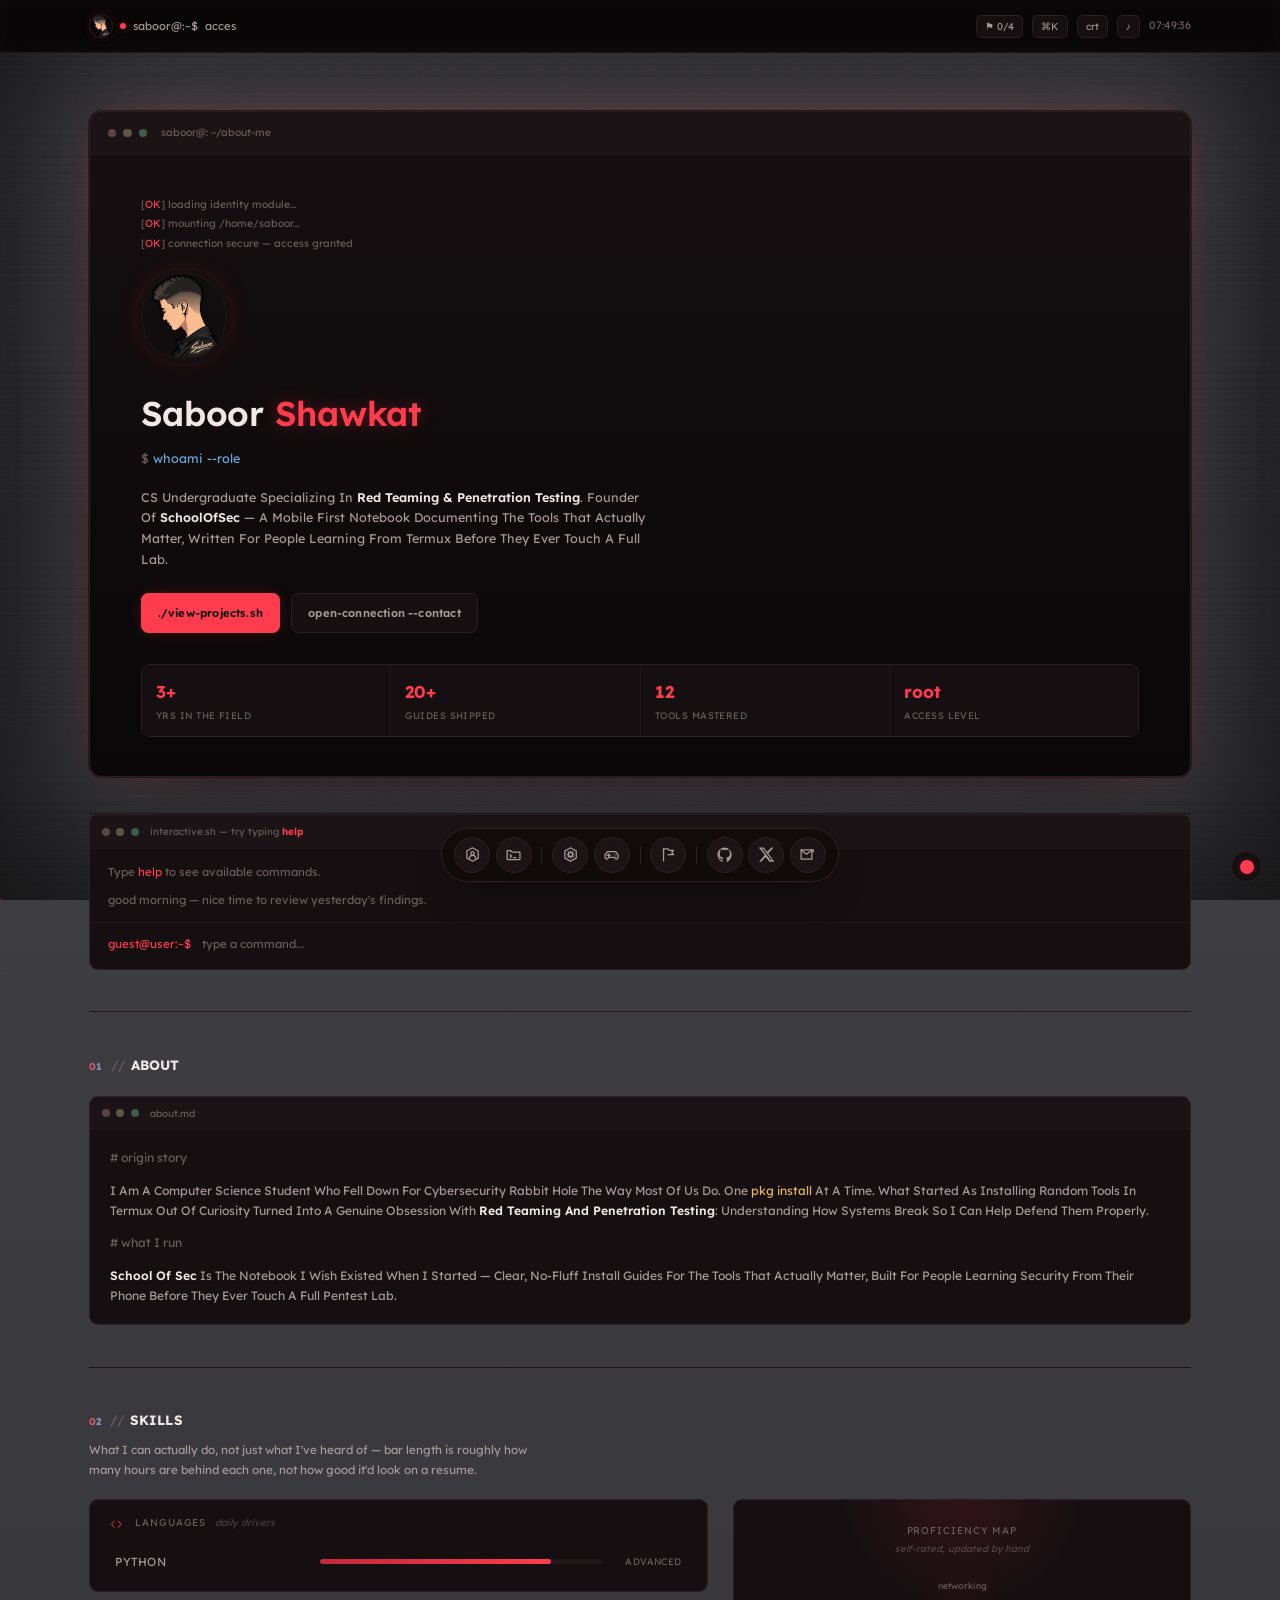
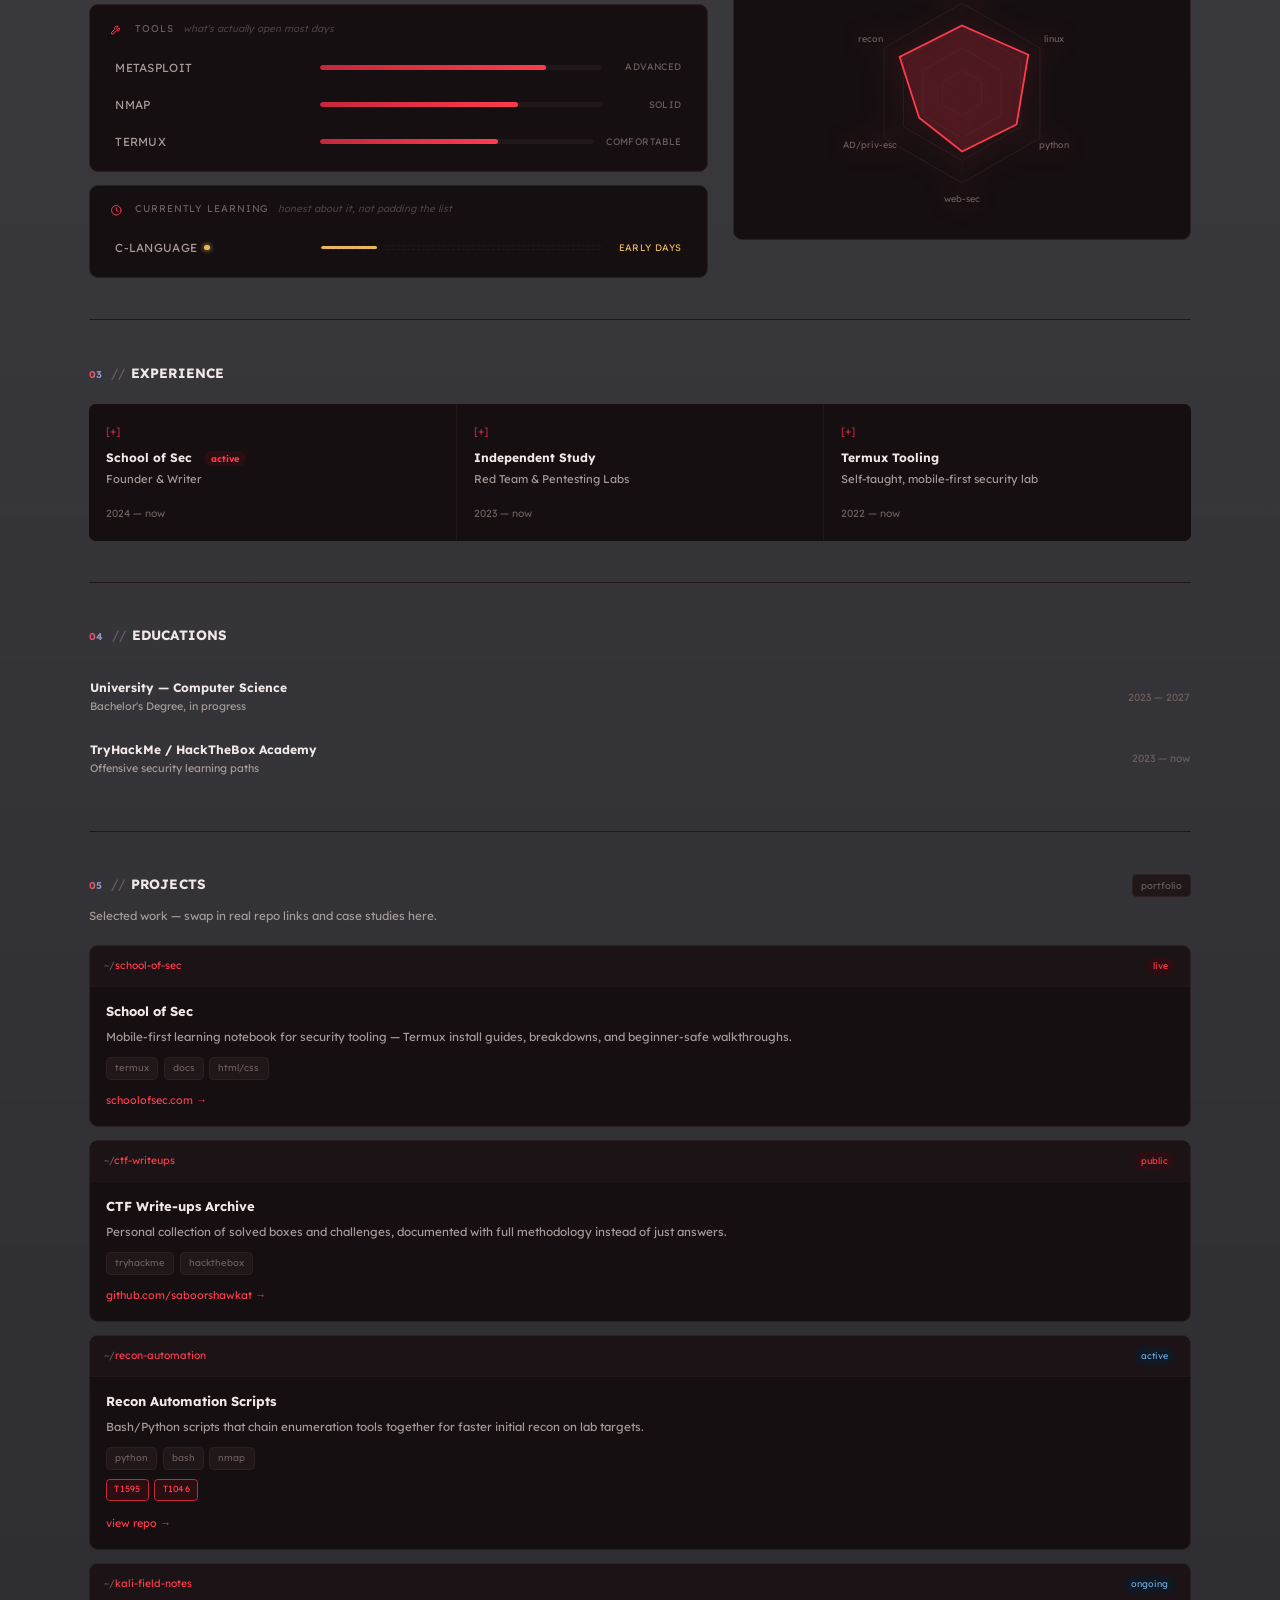
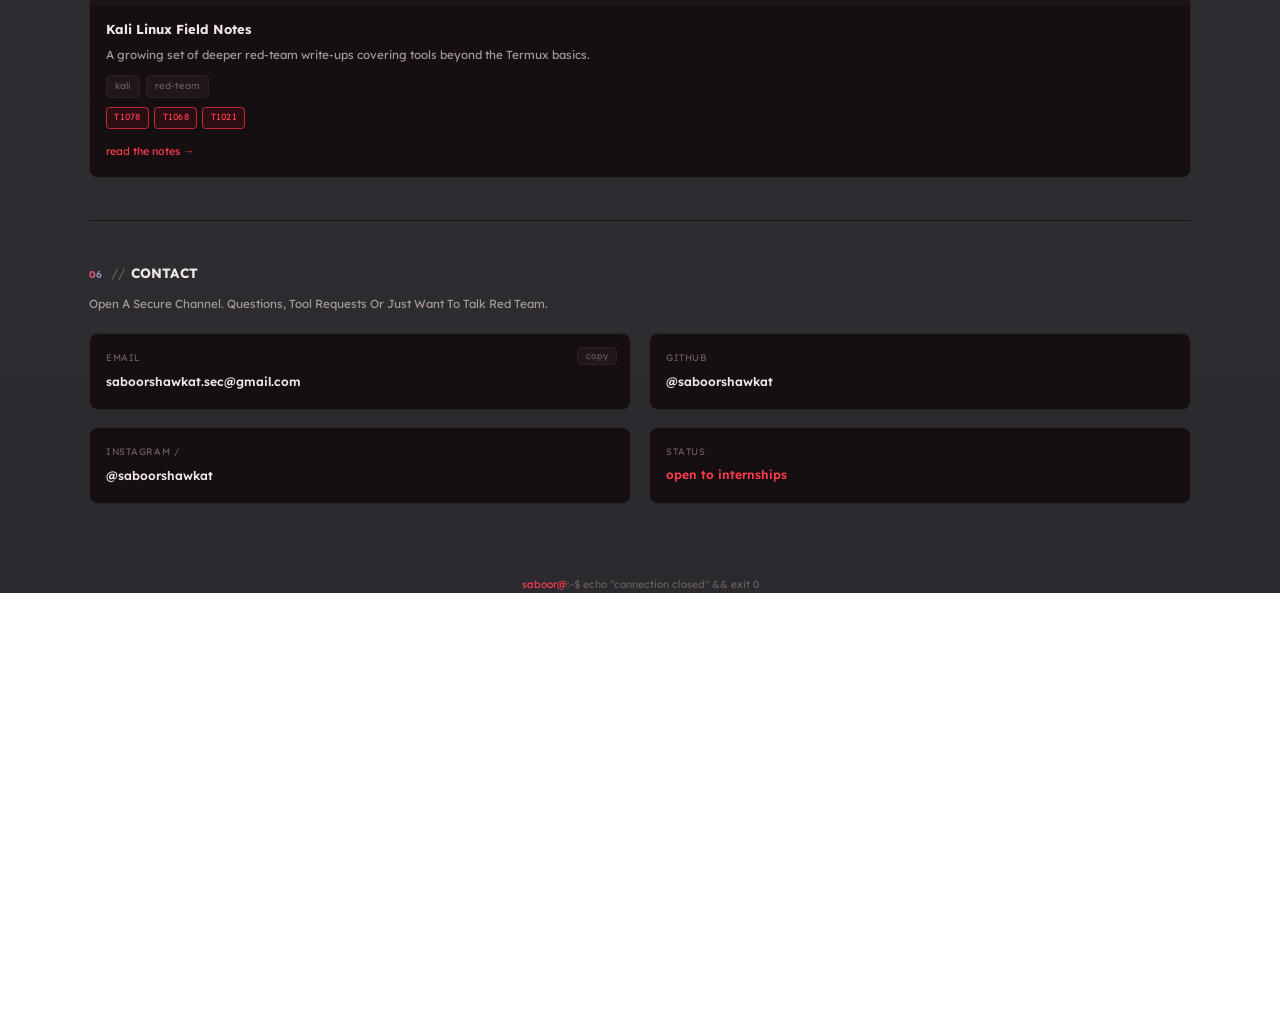
==== commit 01c0554a: "Update SVG icons in the dock navigation" ====
--- a/index.html
+++ b/index.html
@@ -335,21 +335,21 @@
 <div class="dock-wrap">
   <nav class="dock" id="dock">
     <button class="dock-item" data-href="#about"><span class="dock-tooltip">about</span>
-      <svg viewBox="0 0 24 24" fill="none" stroke="currentColor" stroke-width="1.8" stroke-linecap="round" stroke-linejoin="round"><circle cx="12" cy="12" r="9"/><circle cx="12" cy="10" r="3"/><path d="M6.5 19a6 6 0 0111 0"/></svg>
+      <svg viewBox="0 0 24 24" fill="none" stroke="currentColor" stroke-width="1.8" stroke-linecap="round" stroke-linejoin="round"><path d="M12 2.5 20 7v10L12 21.5 4 17V7z"/><circle cx="12" cy="10.4" r="2.4"/><path d="M7.6 17c.3-2.4 2.1-3.8 4.4-3.8s4.1 1.4 4.4 3.8"/></svg>
     </button>
     <button class="dock-item" data-href="#projects"><span class="dock-tooltip">projects</span>
-      <svg viewBox="0 0 24 24" fill="none" stroke="currentColor" stroke-width="1.8" stroke-linecap="round" stroke-linejoin="round"><path d="M3 7a2 2 0 012-2h4.2l1.6 2H19a2 2 0 012 2v8a2 2 0 01-2 2H5a2 2 0 01-2-2V7z"/></svg>
+      <svg viewBox="0 0 24 24" fill="none" stroke="currentColor" stroke-width="1.8" stroke-linecap="round" stroke-linejoin="round"><path d="M3 6.5h5.4l1.6 2H20a1 1 0 011 1V18a1 1 0 01-1 1H3.8a.8.8 0 01-.8-.8z"/><path d="M7.3 12.3l2 2-2 2M12 16.3h3.3"/></svg>
     </button>
     <div class="dock-sep"></div>
     <button class="dock-item" data-href="tools.html#tools"><span class="dock-tooltip">tools</span>
-      <svg viewBox="0 0 24 24" fill="none" stroke="currentColor" stroke-width="1.8" stroke-linecap="round" stroke-linejoin="round"><path d="M14.7 6.3a4 4 0 00-5.4 5.4L3 18v3h3l6.3-6.3a4 4 0 005.4-5.4l-2.65 2.65a1.4 1.4 0 01-2-2L14.7 6.3z"/></svg>
+      <svg viewBox="0 0 24 24" fill="none" stroke="currentColor" stroke-width="1.8" stroke-linecap="round" stroke-linejoin="round"><path d="M12 2.5 20 7v10L12 21.5 4 17V7z"/><circle cx="12" cy="12" r="2.9"/><path d="M12 7.3V9M12 15v1.7M7.3 12H9M15 12h1.7M8.5 8.5l1.1 1.1M14.4 14.4l1.1 1.1M15.5 8.5l-1.1 1.1M9.6 14.4l-1.1 1.1"/></svg>
     </button>
     <button class="dock-item" data-href="games.html#games"><span class="dock-tooltip">games</span>
-      <svg viewBox="0 0 24 24" fill="none" stroke="currentColor" stroke-width="1.8" stroke-linecap="round" stroke-linejoin="round"><rect x="2" y="8" width="20" height="10" rx="5"/><path d="M7 11v4M5 13h4"/><circle cx="15.5" cy="12" r="1"/><circle cx="18" cy="14.5" r="1"/></svg>
+      <svg viewBox="0 0 24 24" fill="none" stroke="currentColor" stroke-width="1.8" stroke-linecap="round" stroke-linejoin="round"><path d="M6.5 8h11L21 12v4.3a2 2 0 01-3.5 1.3L16 16H8l-1.5 1.6A2 2 0 013 16.3V12z"/><path d="M8 11v4M6 13h4"/><circle cx="15.4" cy="12" r=".9" fill="currentColor" stroke="none"/><circle cx="18" cy="14" r=".9" fill="currentColor" stroke="none"/></svg>
     </button>
     <div class="dock-sep"></div>
     <button class="dock-item" data-href="other.html#ctfs"><span class="dock-tooltip">ctf log</span>
-      <svg viewBox="0 0 24 24" fill="none" stroke="currentColor" stroke-width="1.8" stroke-linecap="round" stroke-linejoin="round"><path d="M5 21V4"/><path d="M5 4h13l-2.5 3.5L18 11H5"/></svg>
+      <svg viewBox="0 0 24 24" fill="none" stroke="currentColor" stroke-width="1.8" stroke-linecap="round" stroke-linejoin="round"><path d="M5 21V4"/><path d="M5 4h6.5l1.3 2H19l-2.6 3.1L19 12.2h-7.7"/></svg>
     </button>
     <div class="dock-sep"></div>
     <button class="dock-item" data-href="#"><span class="dock-tooltip">github</span>
@@ -359,7 +359,7 @@
       <svg viewBox="0 0 24 24" fill="currentColor"><path d="M18.9 2H22l-7.6 8.7L23 22h-6.9l-5.4-6.6L4.5 22H1.4l8.2-9.4L1 2h7l4.9 6.1L18.9 2zm-1.2 18h1.9L7.4 4H5.4l12.3 16z"/></svg>
     </button>
     <button class="dock-item" data-href="mailto:hello@schoolofsec.com"><span class="dock-tooltip">email</span>
-      <svg viewBox="0 0 24 24" fill="none" stroke="currentColor" stroke-width="1.8" stroke-linecap="round" stroke-linejoin="round"><rect x="2" y="4" width="20" height="16" rx="2"/><path d="M2 7l8.5 6a2.5 2.5 0 003 0L22 7"/></svg>
+      <svg viewBox="0 0 24 24" fill="none" stroke="currentColor" stroke-width="1.8" stroke-linecap="round" stroke-linejoin="round"><path d="M3 5.5h15v13H3z"/><path d="M3 5.5l7.5 6 7.5-6"/><path d="M20 5.5V8.3M20 5.5h-2.8"/></svg>
     </button>
   </nav>
 </div>
@@ -373,6 +373,7 @@
       <svg viewBox="0 0 24 24" fill="none" stroke="currentColor" stroke-width="1.8" stroke-linecap="round" stroke-linejoin="round"><line x1="6" y1="6" x2="18" y2="18"/><line x1="6" y1="18" x2="18" y2="6"/></svg>
     </button>
   </div>
+  <div class="mm-body">
 
   <div class="mm-group">
     <span class="mm-group-label">navigate</span>
@@ -416,6 +417,7 @@
       <span class="mm-item-icon"><svg viewBox="0 0 24 24" fill="none" stroke="currentColor" stroke-width="1.8" stroke-linecap="round" stroke-linejoin="round"><rect x="2" y="4" width="20" height="16" rx="2"/><path d="M2 7l8.5 6a2.5 2.5 0 003 0L22 7"/></svg></span>
       email
     </button>
+  </div>
   </div>
 </nav>
 
--- a/css/hero.css
+++ b/css/hero.css
@@ -19,113 +19,6 @@
   .hero-monitor-body::-webkit-scrollbar{ width:6px; }
   .hero-monitor-body::-webkit-scrollbar-thumb{ background:var(--border); border-radius:6px; }
   
-  /* ---------- HERO GRID: info column (left) + avatar column (right) ---------- */
-  .hero-grid{
-    display:flex; align-items:flex-start; justify-content:space-between; gap:44px;
-  }
-  .hero-info{ flex:1; min-width:0; }
-  .hero-side{
-    flex-shrink:0; display:flex; flex-direction:column; align-items:center;
-    gap:18px; padding-top:2px; width:196px;
-  }
-
-  /* avatar orbit: wraps the frame + gives the floating social icons a
-     positioning context sized to the frame, with room to overflow around it */
-  .hero-avatar-orbit{
-    position:relative; width:164px; height:164px; margin:14px 0 4px;
-  }
-
-  /* avatar frame: spinning conic ring + HUD corner brackets */
-  .hero-avatar-frame{
-    position:relative; width:164px; height:164px; display:flex; align-items:center; justify-content:center;
-  }
-  .hero-avatar-frame::before{
-    content:''; position:absolute; inset:-9px; border-radius:50%;
-    background:conic-gradient(from 0deg, var(--green), transparent 25%, transparent 75%, var(--green));
-    animation:heroRingSpin 5s linear infinite; opacity:.85;
-    -webkit-mask:radial-gradient(farthest-side, transparent calc(100% - 3px), #000 calc(100% - 3px));
-            mask:radial-gradient(farthest-side, transparent calc(100% - 3px), #000 calc(100% - 3px));
-  }
-  @keyframes heroRingSpin{ to{ transform:rotate(360deg); } }
-  .hero-avatar{
-    width:146px; height:146px; border-radius:50%; object-fit:cover; position:relative; z-index:1;
-    border:1px solid var(--border-soft); box-shadow:0 0 0 5px var(--surface), 0 0 34px -6px var(--green-glow);
-  }
-  .hero-avatar-frame .corner{
-    position:absolute; width:16px; height:16px; border:2px solid var(--green); opacity:.9; z-index:2;
-  }
-  .hero-avatar-frame .corner.tl{ top:-6px; left:-6px; border-right:none; border-bottom:none; border-radius:4px 0 0 0; }
-  .hero-avatar-frame .corner.tr{ top:-6px; right:-6px; border-left:none; border-bottom:none; border-radius:0 4px 0 0; }
-  .hero-avatar-frame .corner.bl{ bottom:-6px; left:-6px; border-right:none; border-top:none; border-radius:0 0 0 4px; }
-  .hero-avatar-frame .corner.br{ bottom:-6px; right:-6px; border-left:none; border-top:none; border-radius:0 0 4px 0; }
-
-  .hero-id-card{
-    width:100%; border:1px solid var(--border); border-radius:10px;
-    background:linear-gradient(180deg, var(--surface) 0%, var(--surface-2) 100%);
-    padding:12px 14px; display:flex; flex-direction:column; gap:9px; position:relative; overflow:hidden;
-    box-shadow:0 0 0 1px var(--border-soft) inset, 0 14px 30px -20px rgba(0,0,0,.6);
-  }
-  .hero-id-card::before{
-    content:''; position:absolute; inset:0; pointer-events:none;
-    background:linear-gradient(180deg, var(--green-glow), transparent 40%); opacity:.12;
-  }
-  .hero-id-label{
-    font-size:9px; letter-spacing:1.5px; text-transform:uppercase; color:var(--text-faint);
-    font-family:var(--mono); position:relative;
-  }
-  .hero-id-row{
-    display:flex; align-items:center; gap:7px; font-size:12px; color:var(--text-dim);
-    font-family:var(--mono); white-space:nowrap; position:relative;
-  }
-  .hero-id-row.hero-id-status{ color:var(--green); font-weight:600; }
-  .hero-id-loc svg{ width:14px; height:14px; flex-shrink:0; color:var(--text-faint); }
-  .hero-id-divider{ height:1px; background:var(--border-soft); margin:1px 0; position:relative; }
-
-  /* floating social icons — each pinned near a different edge of the
-     avatar, drifting on its own loose, staggered loop so together they
-     read as randomly bobbing rather than a uniform row */
-  .hero-avatar-orbit .hero-social-link{
-    position:absolute; width:38px; height:38px; border-radius:10px;
-    display:flex; align-items:center; justify-content:center; z-index:3;
-    color:var(--text-dim); background:var(--surface); border:1px solid var(--border);
-    box-shadow:0 10px 22px -12px rgba(0,0,0,.6);
-    transition:color .2s ease, border-color .2s ease, background .2s ease, box-shadow .2s ease;
-  }
-  .hero-social-link svg{ width:17px; height:17px; }
-  .hero-social-link:hover{ color:var(--green); border-color:var(--green-dim); background:var(--green-bg); box-shadow:0 10px 22px -10px var(--green-glow); }
-
-  .orbit-a{ top:-14px; right:-12px; animation:orbitFloatA 6.4s ease-in-out infinite; }
-  .orbit-b{ bottom:6px; left:-20px; animation:orbitFloatB 7.8s ease-in-out infinite; animation-delay:-2.6s; }
-  .orbit-c{ top:38%; right:-22px; animation:orbitFloatC 5.6s ease-in-out infinite; animation-delay:-4.1s; }
-  .orbit-d{ top:-10px; left:-16px; animation:orbitFloatD 6.9s ease-in-out infinite; animation-delay:-1.4s; }
-.orbit-e{ bottom:-16px; right:8px; animation:orbitFloatE 7.1s ease-in-out infinite; animation-delay:-5.3s; }
-
-  @keyframes orbitFloatA{
-    0%,100%{ transform:translate(0,0) rotate(-5deg); }
-    35%{ transform:translate(5px,-9px) rotate(4deg); }
-    70%{ transform:translate(-3px,-3px) rotate(-2deg); }
-  }
-  @keyframes orbitFloatB{
-    0%,100%{ transform:translate(0,0) rotate(4deg); }
-    40%{ transform:translate(-7px,7px) rotate(-6deg); }
-    75%{ transform:translate(2px,4px) rotate(3deg); }
-  }
-  @keyframes orbitFloatC{
-    0%,100%{ transform:translate(0,0) rotate(-3deg); }
-    45%{ transform:translate(8px,6px) rotate(6deg); }
-    80%{ transform:translate(3px,-4px) rotate(-2deg); }
-  }
-  @keyframes orbitFloatD{
-  0%,100%{ transform:translate(0,0) rotate(5deg); }
-  38%{ transform:translate(-6px,-6px) rotate(-4deg); }
-  72%{ transform:translate(-2px,5px) rotate(3deg); }
-}
-  @keyframes orbitFloatE{
-  0%,100%{ transform:translate(0,0) rotate(-4deg); }
-  42%{ transform:translate(6px,8px) rotate(5deg); }
-  78%{ transform:translate(-4px,2px) rotate(-3deg); }
-}
-
   .boot-log{ font-size:11.5px; color:var(--text-faint); margin-bottom:22px; line-height:1.9; }
   .boot-log .ok{ color:var(--green); }
   .hero-name{
@@ -135,7 +28,7 @@
   .hero-name .glitch-accent{ color:var(--green); text-shadow:0 0 18px var(--green-glow); }
   .hero-role{ font-size:14px; color:var(--cyan); margin:0 0 20px; }
   .hero-role .prefix{ color:var(--text-faint); }
-  .hero-desc{ font-size:14px; color:var(--text-dim); max-width:100%; margin:0 0 26px; }
+  .hero-desc{ font-size:14px; color:var(--text-dim); max-width:560px; margin:0 0 26px; }
   .hero-desc strong{ color:var(--text); font-weight:600; }
   .hero-actions{ display:flex; gap:12px; flex-wrap:wrap; margin-bottom:34px; }
   .btn{
@@ -153,48 +46,3 @@
   .stat:last-child{ border-right:none; }
   .stat-num{ font-size:19px; font-weight:700; color:var(--green); }
   .stat-label{ font-size:10.5px; color:var(--text-faint); text-transform:uppercase; letter-spacing:.5px; margin-top:2px; }
-/* ---------- SHIELD BADGES ---------- */
-.hero-badges{
-  width:100%; display:flex; justify-content:center; gap:9px; flex-wrap:wrap; padding:2px 4px 0;
-  box-sizing:border-box;
-}
-.badge-shield{
-  position:relative; width:50px; height:56px; cursor:default; transition:transform .25s ease;
-  flex-shrink:0;
-}
-.badge-shield:hover{ transform:translateY(-4px) scale(1.05); }
-.badge-shape{
-  position:absolute; inset:0; width:100%; height:100%;
-  fill:var(--surface); stroke:var(--border); stroke-width:1.5;
-  filter:drop-shadow(0 8px 16px -8px rgba(0,0,0,.7));
-  transition:filter .25s ease, stroke .25s ease;
-}
-.badge-content{
-  position:absolute; inset:0; display:flex; flex-direction:column; align-items:center; justify-content:center;
-  gap:2px; padding-top:3px; text-align:center;
-}
-.badge-icon{ color:var(--text-dim); transition:color .25s ease; }
-.badge-icon svg{ width:14.5px; height:14.5px; }
-.badge-label{
-  font-family:var(--mono); font-size:9px; font-weight:700; letter-spacing:.3px;
-  color:var(--text); text-transform:uppercase; margin-top:1px;
-}
-.badge-tier{
-  font-family:var(--mono); font-size:6.8px; letter-spacing:.2px;
-  color:var(--text-faint); text-transform:uppercase; margin-top:1px;
-}
-
-/* HTB — green */
-.badge-htb .badge-shape{ stroke:var(--green-dim); }
-.badge-htb:hover .badge-shape{ stroke:var(--green); filter:drop-shadow(0 0 14px -2px var(--green-glow)); }
-.badge-htb:hover .badge-icon{ color:var(--green); }
-
-/* TryHackMe — red */
-.badge-thm .badge-shape{ stroke:#e34a4a55; }
-.badge-thm:hover .badge-shape{ stroke:#e34a4a; filter:drop-shadow(0 0 14px -2px rgba(227,74,74,.55)); }
-.badge-thm:hover .badge-icon{ color:#e34a4a; }
-
-/* Cisco — cyan/blue */
-.badge-cisco .badge-shape{ stroke:var(--cyan); opacity:.5; }
-.badge-cisco:hover .badge-shape{ opacity:1; filter:drop-shadow(0 0 14px -2px var(--cyan)); }
-.badge-cisco:hover .badge-icon{ color:var(--cyan); }
--- a/css/effects.css
+++ b/css/effects.css
@@ -150,7 +150,7 @@
   .btn:hover::after{ left:130%; }
 
   /* ================= FLOATING HERO AVATAR ================= */
-  .hero-avatar-frame{ animation:heroFloat 5.5s ease-in-out infinite; }
+  .hero-avatar-wrap{ animation:heroFloat 5.5s ease-in-out infinite; }
   @keyframes heroFloat{
     0%,100%{ transform:translateY(0); } 50%{ transform:translateY(-6px); }
   }
--- a/css/responsive.css
+++ b/css/responsive.css
@@ -14,27 +14,6 @@
   .hero-monitor-body{ padding:26px 22px; }
   .wrap{ padding:0 20px; }
   .hero{ padding:44px 0 30px; }
-  .hero-grid{ align-items:flex-start; gap:18px; }
-  .hero-side{ width:auto; flex-shrink:0; gap:12px; }
-  .hero-avatar-orbit{ width:116px; height:116px; margin:10px 0 2px; }
-  .hero-avatar-frame{ width:116px; height:116px; }
-  .hero-avatar{ width:100px; height:100px; }
-  .hero-id-card{ width:104px; padding:9px 10px; }
-  .hero-id-label{ font-size:8px; }
-  .hero-id-row{ font-size:10px; gap:5px; white-space:normal; line-height:1.35; }
-  .hero-social-link{ width:32px; height:32px; }
-  .orbit-a{ top:-10px; right:-8px; }
-  .orbit-b{ bottom:2px; left:-14px; }
-  .orbit-c{ top:38%; right:-16px; }
-  .hero-info{ min-width:0; }
-
-  /* shield badges shrink to match the smaller tablet avatar column so
-     three of them never push wider than the info text next to them */
-  .hero-badges{ gap:8px; padding-top:1px; }
-  .badge-shield{ width:44px; height:49px; }
-  .badge-content{ padding-top:2px; }
-  .badge-icon svg{ width:13px; height:13px; }
-  .badge-label{ font-size:8px; }
   .hero-stats{ flex-direction:column; }
   .stat{ border-right:none; border-bottom:1px solid var(--border-soft); }
   .stat:last-child{ border-bottom:none; }
@@ -85,13 +64,6 @@
   .tool-tabs{ flex-wrap:wrap; }
   .hero-actions{ flex-direction:column; align-items:stretch; }
   .hero-actions .btn{ text-align:center; }
-
-  /* stack the hero: avatar/badges centered on top, full-width info
-     block below — sharing a row here left the description, buttons
-     and stat boxes squeezed into a narrow column beside the avatar */
-  .hero-grid{ flex-direction:column; align-items:center; gap:22px; }
-  .hero-side{ width:auto; order:-1; }
-  .hero-info{ width:100%; }
 }
 
 /* ---------- 560px: phones ---------- */
@@ -133,55 +105,12 @@
 
   .theme-switch{ right:10px; }
   .theme-dot{ width:26px; height:26px; }
-
-  /* hero is stacked now (see 640px breakpoint) — avatar/badges centered
-     on top, full-width info block below, so nothing needs to be
-     squeezed into a narrow side column here anymore */
-  .hero-grid{ gap:18px; }
-  .hero-side{ width:auto; gap:10px; }
-  .hero-avatar-orbit{ width:108px; height:108px; margin:2px 0 2px; }
-  .hero-avatar-frame{ width:108px; height:108px; }
-  .hero-avatar{ width:94px; height:94px; }
-  .hero-id-card{ width:88px; padding:7px 8px; gap:6px; }
-  .hero-id-label{ display:none; } /* not enough room for the label row */
-  .hero-id-row{ font-size:9px; gap:4px; white-space:normal; line-height:1.35; }
-  .hero-id-loc svg{ width:11px; height:11px; }
-  .hero-social-link{ width:26px; height:26px; border-radius:7px; }
-  .hero-social-link svg{ width:13px; height:13px; }
-  .orbit-a{ top:-8px; right:-8px; }
-  .orbit-b{ bottom:0; left:-12px; }
-  .orbit-c{ top:36%; right:-16px; }
-
-  /* full page width is available now, so the shields can be a bit
-     more legible than the old cramped-column sizing */
-  .hero-badges{ gap:8px; padding:0; }
-  .badge-shield{ width:36px; height:40px; }
-  .badge-content{ padding-top:2px; gap:1px; }
-  .badge-icon svg{ width:12.5px; height:12.5px; }
-  .badge-label{ font-size:7.5px; letter-spacing:.15px; }
 }
 
 /* ---------- 420px: smallest common phones ---------- */
 @media (max-width:420px){
   body{ zoom:0.65; }
   .hero-name{ font-size:clamp(24px, 8vw, 30px); }
-  .hero-side{ width:auto; }
-  .hero-avatar-orbit{ width:96px; height:96px; margin:2px 0 2px; }
-  .hero-avatar-frame{ width:96px; height:96px; }
-  .hero-avatar{ width:83px; height:83px; }
-  .hero-id-card{ width:76px; }
-  .hero-id-row{ font-size:8.5px; }
-  .orbit-a{ top:-6px; right:-6px; }
-  .orbit-b{ bottom:-2px; left:-10px; }
-  .orbit-c{ top:34%; right:-14px; }
-
-  /* stacked layout still has the full screen width to work with, so
-     the shields can stay readable even on the smallest phones */
-  .hero-badges{ gap:7px; }
-  .badge-shield{ width:32px; height:36px; }
-  .badge-content{ padding-top:1px; gap:1px; }
-  .badge-icon svg{ width:11px; height:11px; }
-  .badge-label{ font-size:6.8px; letter-spacing:0; }
   .dock{ gap:2px; padding:8px 10px; }
   .dock-item{ width:38px; height:38px; }
   .dock-item svg{ width:18px; height:18px; }
